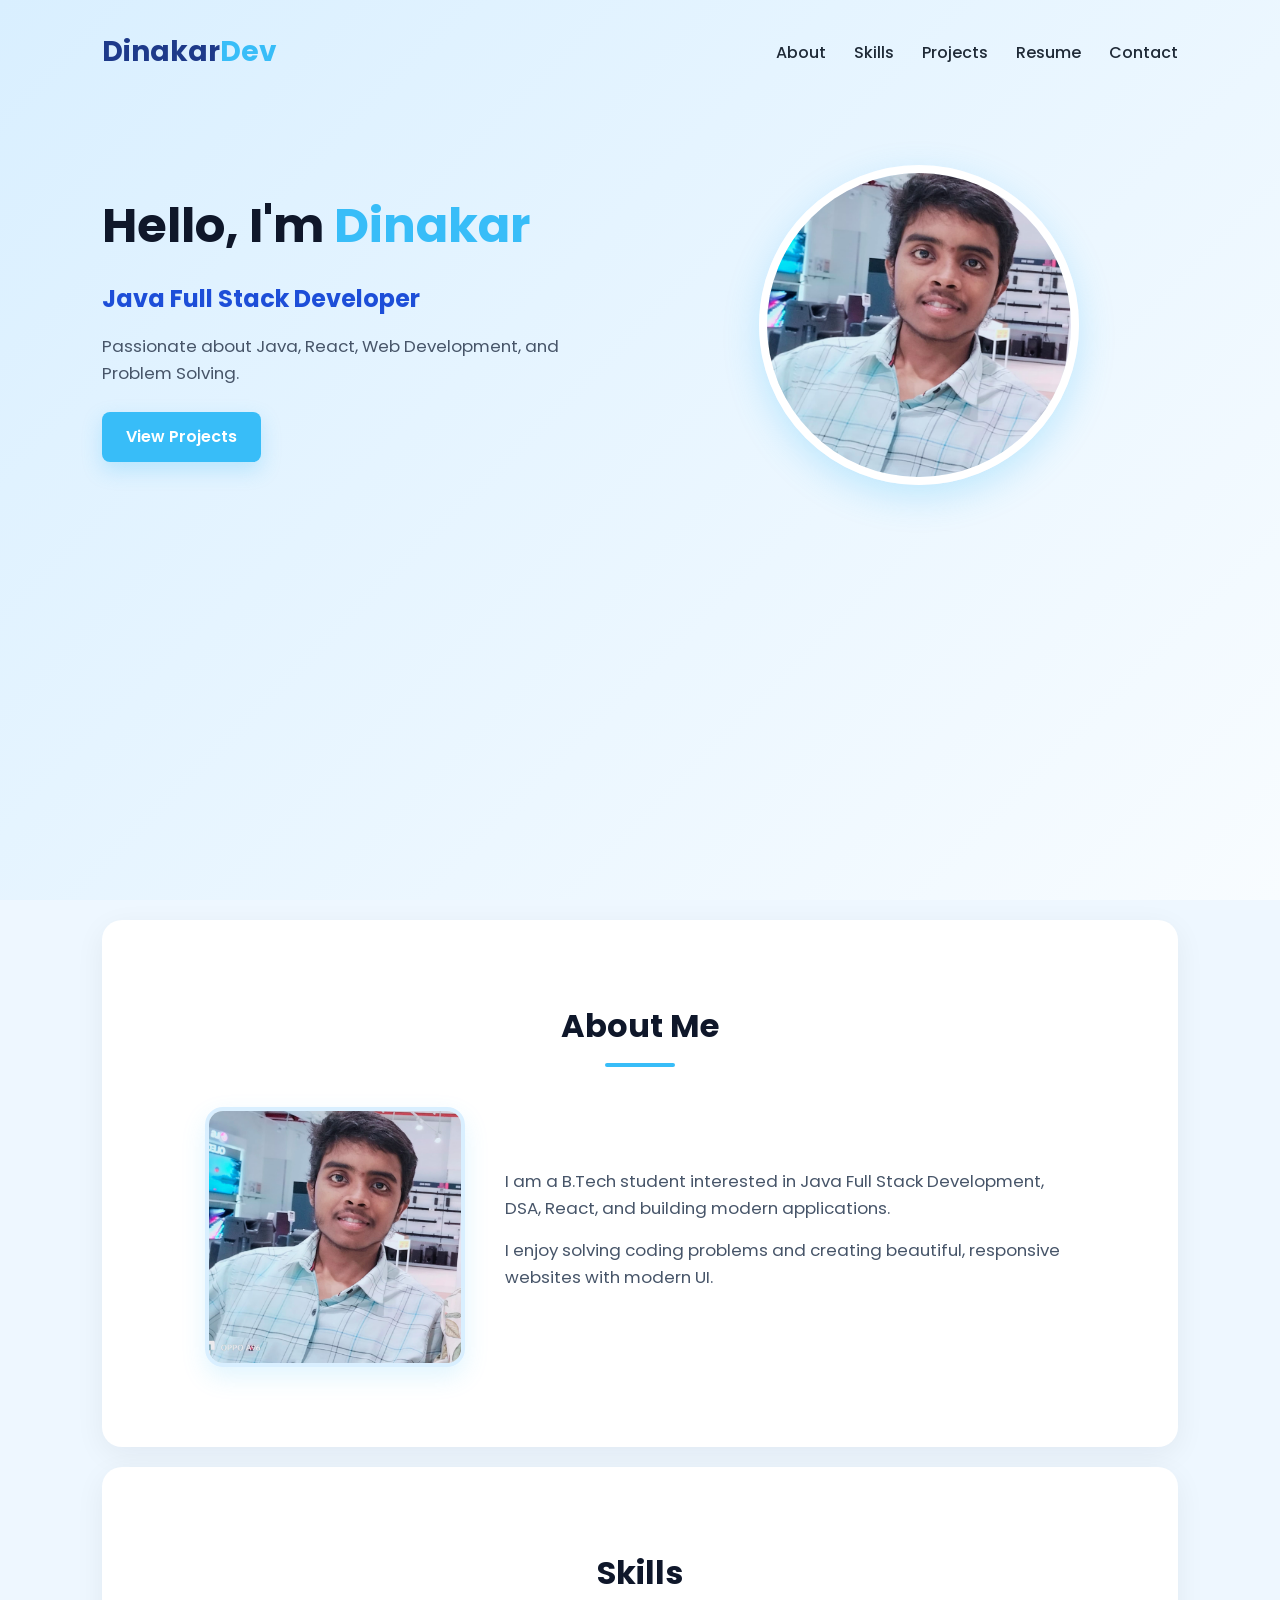
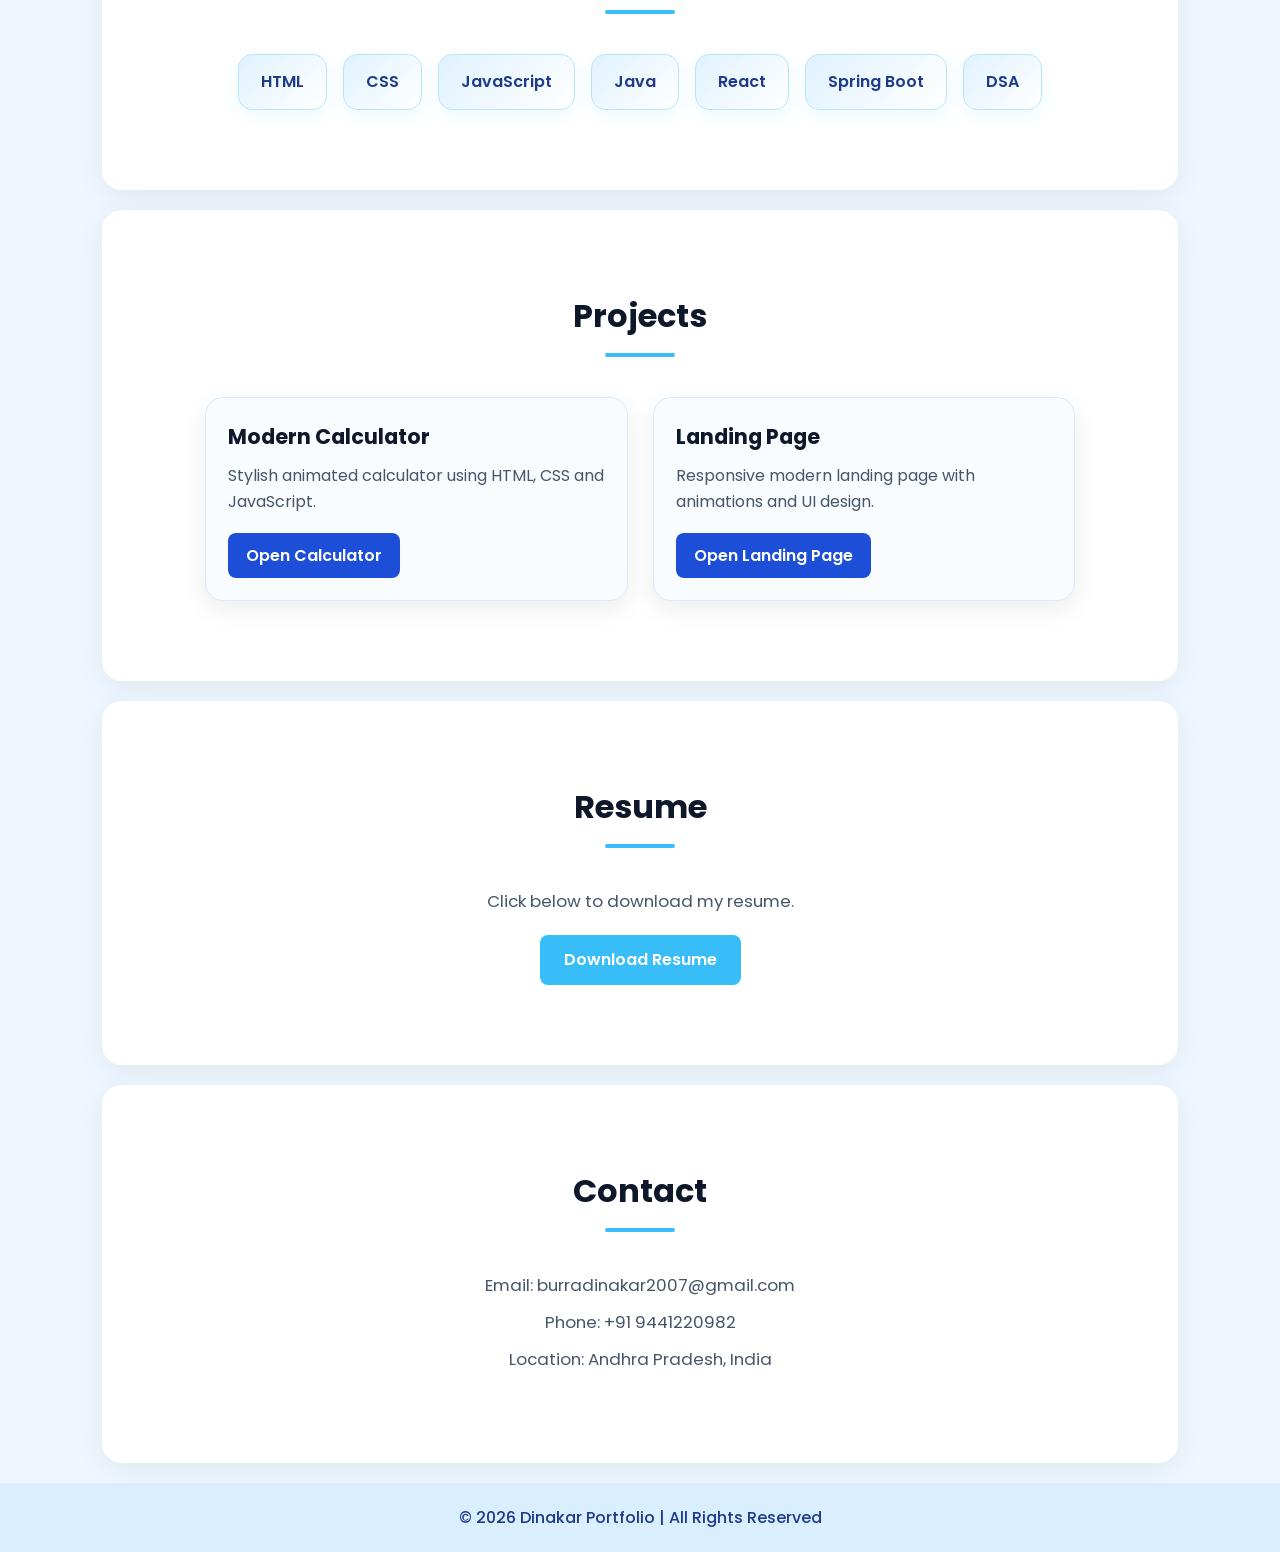
==== index.html @ 7a54e41a "Added Portfolio Website project" ====
<!DOCTYPE html>
<html lang="en">
<head>
    <meta charset="UTF-8">
    <meta name="viewport" content="width=device-width, initial-scale=1.0">
    <title>Dinakar Portfolio</title>

    <link rel="stylesheet" href="style.css">

    <link href="https://fonts.googleapis.com/css2?family=Poppins:wght@300;400;500;600;700&display=swap" rel="stylesheet">
</head>
<body>

    <!-- HEADER -->
    <header>

        <nav>
            <h2 class="logo">Dinakar<span>Dev</span></h2>

            <ul>
                <li><a href="#about">About</a></li>
                <li><a href="#skills">Skills</a></li>
                <li><a href="#projects">Projects</a></li>
                <li><a href="#resume">Resume</a></li>
                <li><a href="#contact">Contact</a></li>
            </ul>
        </nav>


        <div class="hero">

            <div class="hero-text">
                <h1>Hello, I'm <span>Dinakar</span></h1>

                <h3>Java Full Stack Developer</h3>

                <p>
                    Passionate about Java, React, Web Development,
                    and Problem Solving.
                </p>

                <a href="#projects" class="btn">
                    View Projects
                </a>
            </div>


            <div class="hero-image">
                <!-- ADD YOUR IMAGE -->
                <img src="image.jpg.jpeg" alt="Profile Image">
            </div>

        </div>

    </header>



    <!-- ABOUT -->
    <section id="about">

        <h2 class="section-title">About Me</h2>

        <div class="about-container">

            <img src="image.jpg.jpeg" alt="About Image">

            <div class="about-text">

                <p>
                    I am a B.Tech student interested in Java Full Stack Development,
                    DSA, React, and building modern applications.
                </p>

                <p>
                    I enjoy solving coding problems and creating beautiful,
                    responsive websites with modern UI.
                </p>

            </div>

        </div>

    </section>



    <!-- SKILLS -->
    <section id="skills">

        <h2 class="section-title">Skills</h2>

        <div class="skills-container">

            <div class="skill-card">HTML</div>
            <div class="skill-card">CSS</div>
            <div class="skill-card">JavaScript</div>
            <div class="skill-card">Java</div>
            <div class="skill-card">React</div>
            <div class="skill-card">Spring Boot</div>
            <div class="skill-card">DSA</div>

        </div>

    </section>



    <!-- PROJECTS -->
    <section id="projects">

        <h2 class="section-title">Projects</h2>

        <div class="projects-container">


            <!-- CALCULATOR -->
            <div class="project-card">

                

                <div class="project-content">

                    <h3>Modern Calculator</h3>

                    <p>
                        Stylish animated calculator using HTML, CSS and JavaScript.
                    </p>

                    <!-- YOUR CALCULATOR LINK -->
                    <a href="file:///C:/Users/BURRA%20DINAKAR/OneDrive/Desktop/CALCULATOR/index.html"
                       target="_blank"
                       class="project-btn">

                        Open Calculator

                    </a>

                </div>

            </div>



            <!-- LANDING PAGE -->
            <div class="project-card">


                <div class="project-content">

                    <h3>Landing Page</h3>

                    <p>
                        Responsive modern landing page with animations and UI design.
                    </p>

                    <!-- YOUR LANDING PAGE LINK -->
                    <a href="file:///C:/Users/BURRA%20DINAKAR/OneDrive/Desktop/CODESOFT/Landing%20Page/index.html"
                       target="_blank"
                       class="project-btn">

                        Open Landing Page

                    </a>

                </div>

            </div>

        </div>

    </section>



    <!-- RESUME -->
    <section id="resume">

        <h2 class="section-title">Resume</h2>

        <p class="resume-text">
            Click below to download my resume.
        </p>

        <a href="resume.pdf" download class="resume-btn">
            Download Resume
        </a>

    </section>



    <!-- CONTACT -->
    <section id="contact">

        <h2 class="section-title">Contact</h2>

        <div class="contact-container">

            <p>Email: burradinakar2007@gmail.com</p>

            <p>Phone: +91 9441220982</p>

            <p>Location: Andhra Pradesh, India</p>

        </div>

    </section>



    <!-- FOOTER -->
    <footer>

        <p>
            © 2026 Dinakar Portfolio | All Rights Reserved
        </p>

    </footer>

</body>
</html>
---- style.css ----
* {
    margin: 0;
    padding: 0;
    box-sizing: border-box;
    scroll-behavior: smooth;
    font-family: 'Poppins', sans-serif;
}

body {
    background: #eef7ff;
    color: #1f2a37;
    line-height: 1.6;
}

a {
    text-decoration: none;
}

img {
    max-width: 100%;
    display: block;
}

/* HEADER */
header {
    min-height: 100vh;
    background: linear-gradient(135deg, #d9efff 0%, #f8fcff 100%);
    padding: 20px 8%;
}

nav {
    display: flex;
    justify-content: space-between;
    align-items: center;
    padding: 10px 0;
}

.logo {
    font-size: 28px;
    font-weight: 700;
    color: #1e3a8a;
}

.logo span {
    color: #38bdf8;
}

nav ul {
    list-style: none;
    display: flex;
    gap: 28px;
}

nav ul li a {
    color: #1f2a37;
    font-weight: 500;
    transition: 0.3s;
}

nav ul li a:hover {
    color: #38bdf8;
}

/* HERO */
.hero {
    display: flex;
    justify-content: space-between;
    align-items: center;
    gap: 40px;
    padding: 80px 0;
    flex-wrap: wrap;
}

.hero-text {
    flex: 1;
    min-width: 300px;
}

.hero-text h1 {
    font-size: 3rem;
    margin-bottom: 15px;
    color: #0f172a;
}

.hero-text h1 span {
    color: #38bdf8;
}

.hero-text h3 {
    font-size: 1.5rem;
    color: #1d4ed8;
    margin-bottom: 15px;
}

.hero-text p {
    max-width: 550px;
    font-size: 1.05rem;
    color: #475569;
    margin-bottom: 25px;
}

.btn {
    display: inline-block;
    background: #38bdf8;
    color: white;
    padding: 12px 24px;
    border-radius: 8px;
    font-weight: 600;
    transition: 0.3s;
    box-shadow: 0 8px 20px rgba(56, 189, 248, 0.25);
}

.btn:hover {
    background: #1d4ed8;
    transform: translateY(-2px);
}

.hero-image {
    flex: 1;
    min-width: 280px;
    display: flex;
    justify-content: center;
}

.hero-image img {
    width: 320px;
    height: 320px;
    object-fit: cover;
    border-radius: 50%;
    border: 8px solid white;
    box-shadow: 0 12px 35px rgba(56, 189, 248, 0.25);
}

/* SECTIONS */
section {
    padding: 80px 8%;
    background: white;
    margin: 20px 8%;
    border-radius: 20px;
    box-shadow: 0 8px 30px rgba(15, 23, 42, 0.06);
}

.section-title {
    font-size: 2rem;
    text-align: center;
    margin-bottom: 40px;
    color: #0f172a;
    position: relative;
}

.section-title::after {
    content: "";
    width: 70px;
    height: 4px;
    background: #38bdf8;
    display: block;
    margin: 12px auto 0;
    border-radius: 2px;
}

/* ABOUT */
.about-container {
    display: flex;
    align-items: center;
    gap: 40px;
    flex-wrap: wrap;
}

.about-container img {
    width: 260px;
    height: 260px;
    object-fit: cover;
    border-radius: 18px;
    border: 4px solid #d9efff;
    box-shadow: 0 10px 25px rgba(56, 189, 248, 0.15);
}

.about-text {
    flex: 1;
    min-width: 280px;
}

.about-text p {
    font-size: 1.05rem;
    color: #475569;
    margin-bottom: 15px;
}

/* SKILLS */
.skills-container {
    display: flex;
    flex-wrap: wrap;
    gap: 16px;
    justify-content: center;
}

.skill-card {
    background: linear-gradient(135deg, #e0f2fe, #ffffff);
    color: #1e3a8a;
    padding: 14px 22px;
    border-radius: 14px;
    border: 1px solid #bae6fd;
    font-weight: 600;
    box-shadow: 0 6px 18px rgba(56, 189, 248, 0.08);
    transition: 0.3s;
}

.skill-card:hover {
    transform: translateY(-4px);
    background: #38bdf8;
    color: white;
}

/* PROJECTS */
.projects-container {
    display: grid;
    grid-template-columns: repeat(auto-fit, minmax(280px, 1fr));
    gap: 25px;
}

.project-card {
    background: #f8fcff;
    border: 1px solid #dbeafe;
    border-radius: 18px;
    overflow: hidden;
    box-shadow: 0 8px 24px rgba(15, 23, 42, 0.08);
    transition: 0.3s;
}

.project-card:hover {
    transform: translateY(-6px);
    box-shadow: 0 14px 30px rgba(56, 189, 248, 0.15);
}

.project-content {
    padding: 22px;
}

.project-content h3 {
    font-size: 1.3rem;
    color: #0f172a;
    margin-bottom: 10px;
}

.project-content p {
    color: #475569;
    margin-bottom: 18px;
}

.project-btn {
    display: inline-block;
    background: #1d4ed8;
    color: white;
    padding: 10px 18px;
    border-radius: 8px;
    font-weight: 600;
    transition: 0.3s;
}

.project-btn:hover {
    background: #38bdf8;
    color: white;
}

/* RESUME */
.resume-text {
    text-align: center;
    color: #475569;
    margin-bottom: 20px;
    font-size: 1.05rem;
}

.resume-btn {
    display: inline-block;
    background: #38bdf8;
    color: white;
    padding: 12px 24px;
    border-radius: 8px;
    font-weight: 600;
    transition: 0.3s;
    text-align: center;
}

.resume-btn:hover {
    background: #1d4ed8;
    transform: translateY(-2px);
}

#resume {
    text-align: center;
}

/* CONTACT */
.contact-container {
    text-align: center;
    color: #475569;
    font-size: 1.05rem;
}

.contact-container p {
    margin-bottom: 10px;
}

/* FOOTER */
footer {
    text-align: center;
    padding: 22px 8%;
    background: #d9efff;
    color: #1e3a8a;
    margin-top: 20px;
    font-weight: 500;
}

/* RESPONSIVE */
@media (max-width: 768px) {
    nav {
        flex-direction: column;
        gap: 15px;
    }

    nav ul {
        flex-wrap: wrap;
        justify-content: center;
        gap: 15px;
    }

    .hero {
        flex-direction: column-reverse;
        text-align: center;
        padding: 50px 0;
    }

    .hero-text h1 {
        font-size: 2.3rem;
    }

    .hero-text h3 {
        font-size: 1.2rem;
    }

    .hero-image img {
        width: 260px;
        height: 260px;
    }

    section {
        margin: 15px 4%;
        padding: 60px 5%;
    }

    .about-container {
        flex-direction: column;
        text-align: center;
    }
}
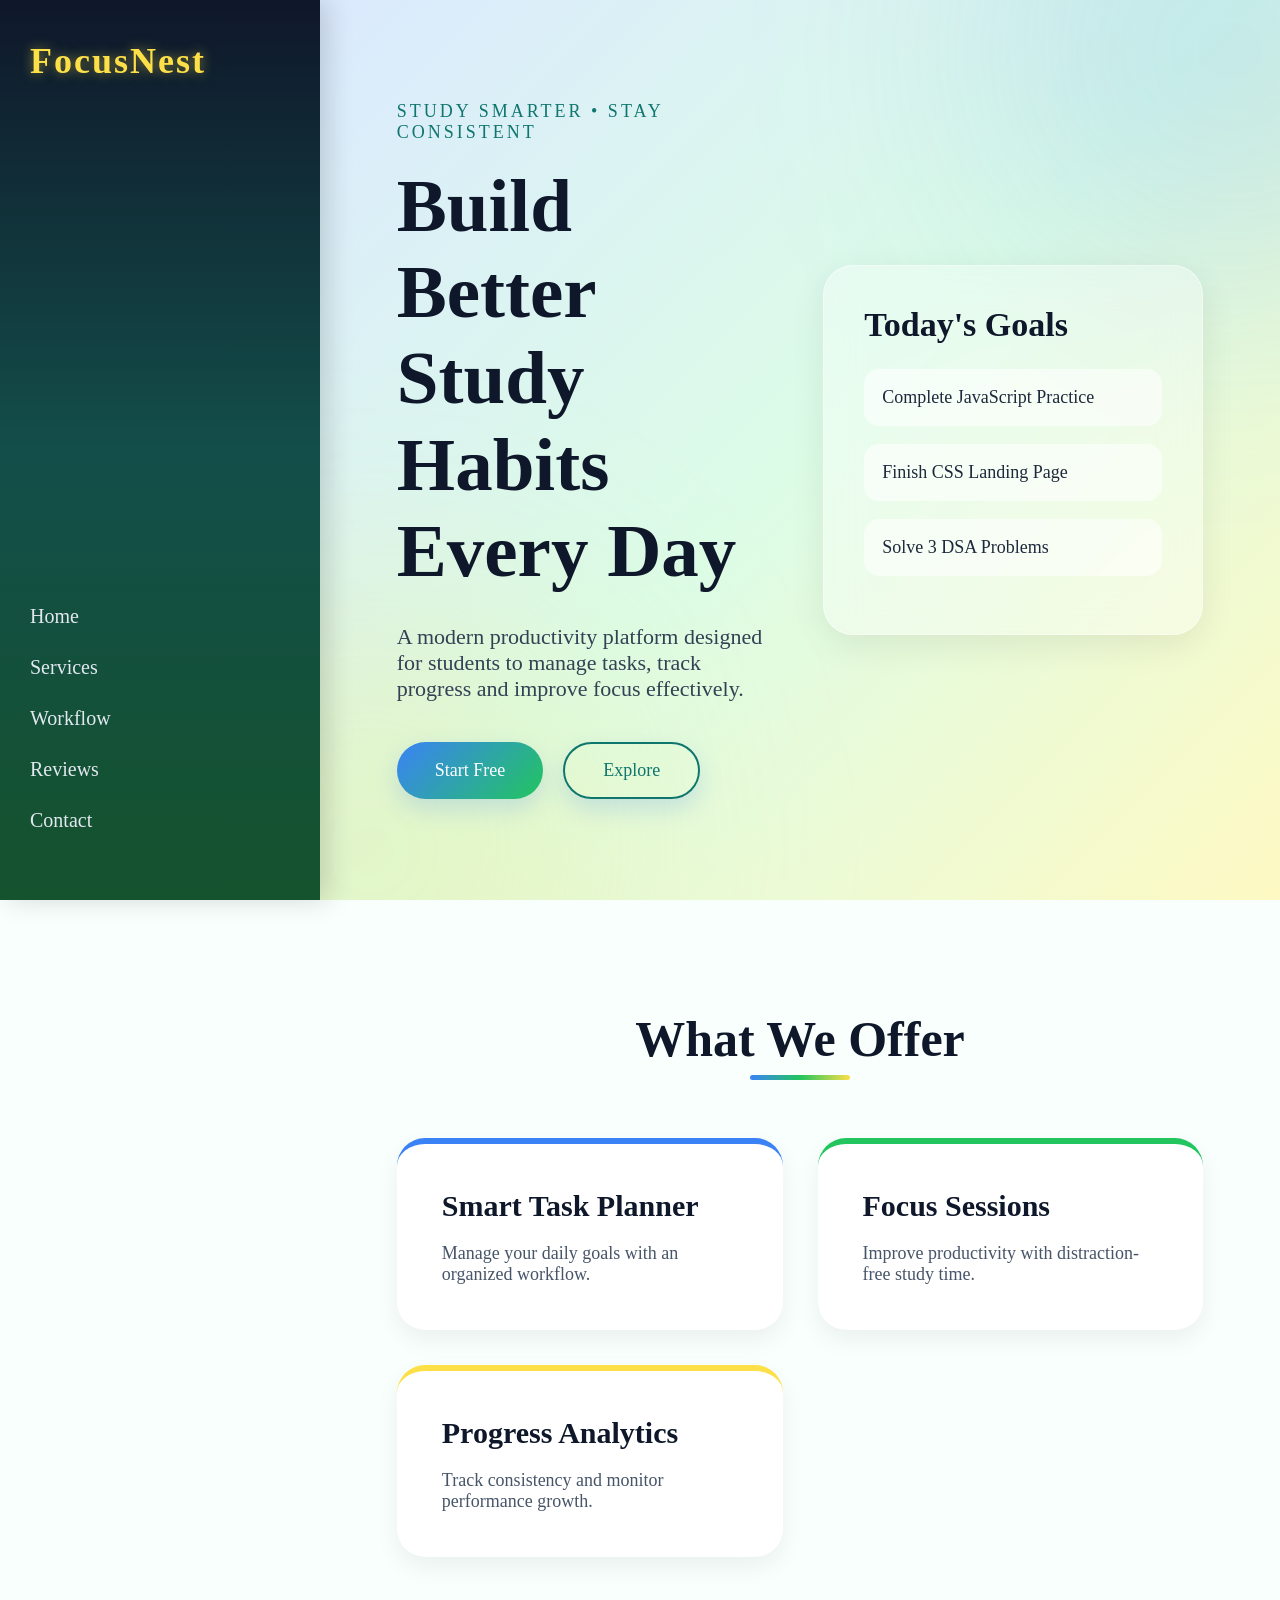
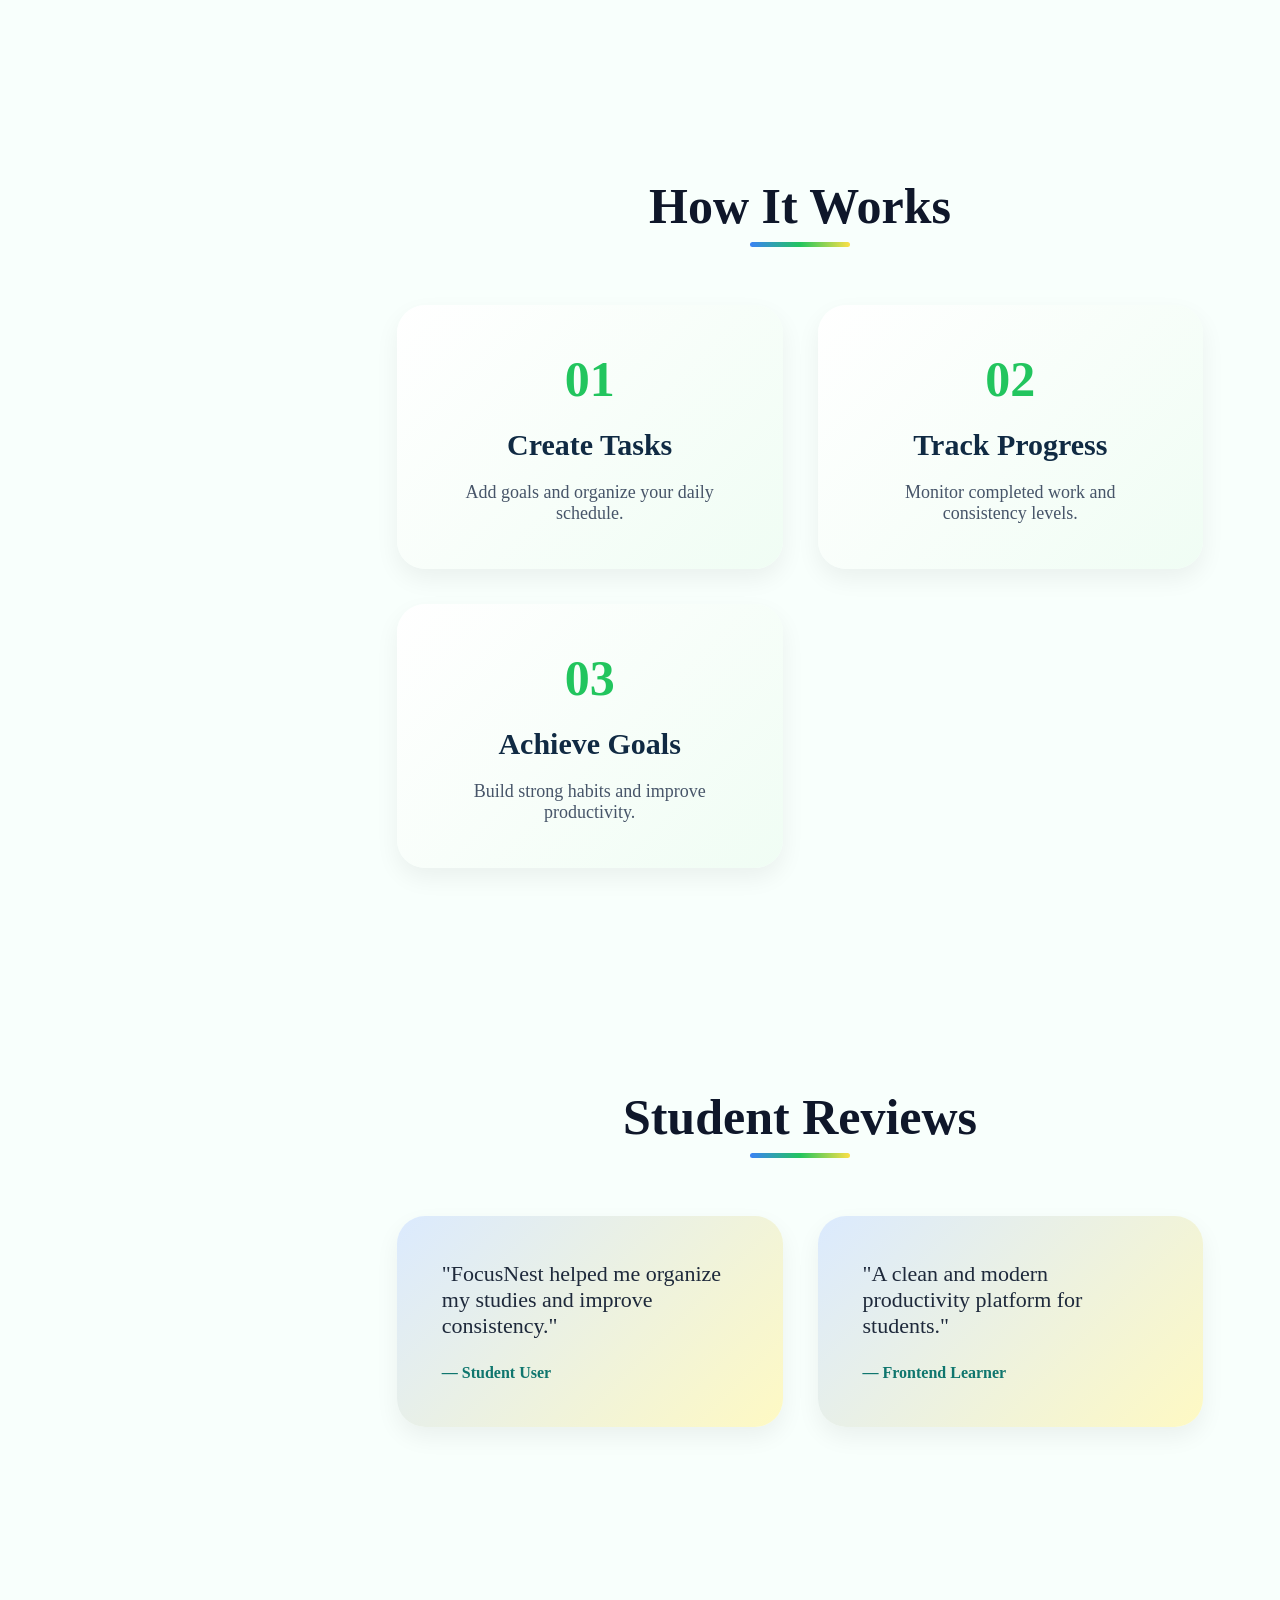
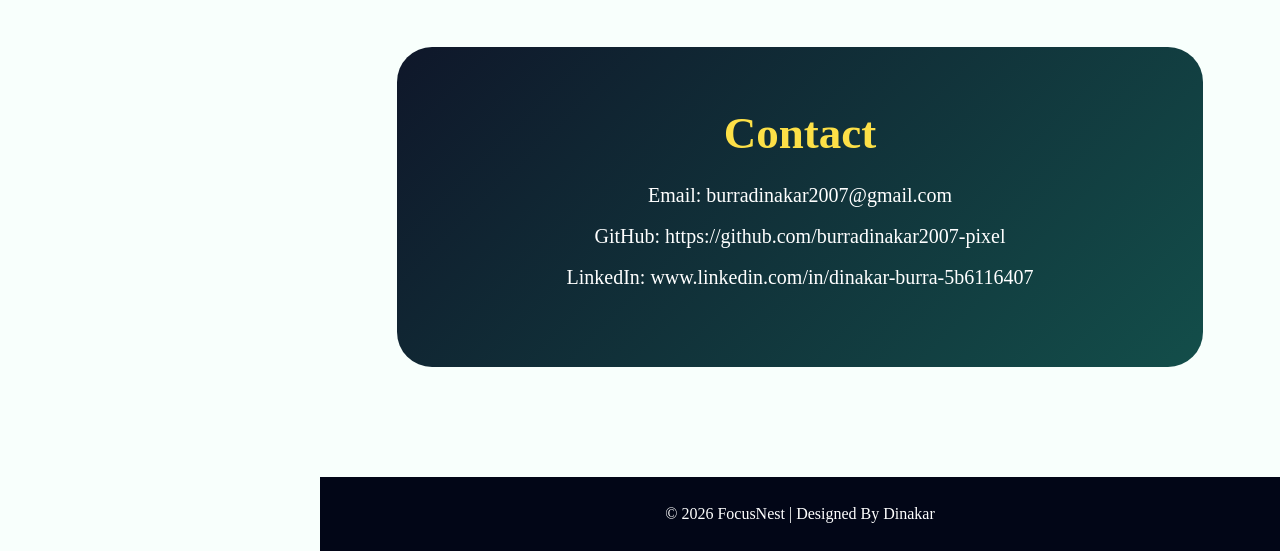
==== commit 2874238c: "Added Landing Page web site project" ====
--- a/index.html
+++ b/index.html
@@ -1,222 +1,371 @@
 <!DOCTYPE html>
 <html lang="en">
+
 <head>
+
+
     <meta charset="UTF-8">
-    <meta name="viewport" content="width=device-width, initial-scale=1.0">
-    <title>Dinakar Portfolio</title>
-
+
+    <meta name="viewport"
+    content="width=device-width, initial-scale=1.0">
+
+   
+    <title>FocusNest Landing Page</title>
+
+   
     <link rel="stylesheet" href="style.css">
 
-    <link href="https://fonts.googleapis.com/css2?family=Poppins:wght@300;400;500;600;700&display=swap" rel="stylesheet">
 </head>
+
 <body>
 
-    <!-- HEADER -->
-    <header>
-
+  
+
+    <aside class="sidebar">
+
+        <!-- Logo -->
+
+        <h1 class="logo">
+            FocusNest
+        </h1>
+
+    
         <nav>
-            <h2 class="logo">Dinakar<span>Dev</span></h2>
 
             <ul>
-                <li><a href="#about">About</a></li>
-                <li><a href="#skills">Skills</a></li>
-                <li><a href="#projects">Projects</a></li>
-                <li><a href="#resume">Resume</a></li>
-                <li><a href="#contact">Contact</a></li>
+
+                <li>
+                    <a href="#home">
+                        Home
+                    </a>
+                </li>
+
+                <li>
+                    <a href="#services">
+                        Services
+                    </a>
+                </li>
+
+                <li>
+                    <a href="#workflow">
+                        Workflow
+                    </a>
+                </li>
+
+                <li>
+                    <a href="#reviews">
+                        Reviews
+                    </a>
+                </li>
+
+                <li>
+                    <a href="#contact">
+                        Contact
+                    </a>
+                </li>
+
             </ul>
+
         </nav>
 
-
-        <div class="hero">
-
-            <div class="hero-text">
-                <h1>Hello, I'm <span>Dinakar</span></h1>
-
-                <h3>Java Full Stack Developer</h3>
+    </aside>
+
+    
+
+    <main>
+
+    
+
+        <section class="hero" id="home">
+
+            <!-- Left Content -->
+
+            <div class="hero-left">
+
+                <p class="tagline">
+                    STUDY SMARTER • STAY CONSISTENT
+                </p>
+
+                <h2>
+                    Build Better
+                    Study Habits
+                    Every Day
+                </h2>
+
+                <p class="hero-description">
+
+                    A modern productivity platform
+                    designed for students to manage
+                    tasks, track progress and improve
+                    focus effectively.
+
+                </p>
+
+                <!-- Buttons -->
+
+                <div class="hero-buttons">
+
+                    <button>
+                        Start Free
+                    </button>
+
+                    <button class="outline-btn">
+                        Explore
+                    </button>
+
+                </div>
+
+            </div>
+
+           
+            <div class="hero-right">
+
+                <div class="glass-card">
+
+                    <h3>
+                        Today's Goals
+                    </h3>
+
+                    <ul>
+
+                        <li>
+                            Complete JavaScript Practice
+                        </li>
+
+                        <li>
+                            Finish CSS Landing Page
+                        </li>
+
+                        <li>
+                            Solve 3 DSA Problems
+                        </li>
+
+                    </ul>
+
+                </div>
+
+            </div>
+
+        </section>
+
+        
+        <section id="services">
+
+            <div class="section-heading">
+
+                <h2>
+                    What We Offer
+                </h2>
+
+            </div>
+
+           
+
+            <div class="service-container">
+
+                <div class="service-card">
+
+                    <h3>
+                        Smart Task Planner
+                    </h3>
+
+                    <p>
+                        Manage your daily goals
+                        with an organized workflow.
+                    </p>
+
+                </div>
+
+                <div class="service-card">
+
+                    <h3>
+                        Focus Sessions
+                    </h3>
+
+                    <p>
+                        Improve productivity with
+                        distraction-free study time.
+                    </p>
+
+                </div>
+
+                <div class="service-card">
+
+                    <h3>
+                        Progress Analytics
+                    </h3>
+
+                    <p>
+                        Track consistency and
+                        monitor performance growth.
+                    </p>
+
+                </div>
+
+            </div>
+
+        </section>
+
+
+        <section id="workflow">
+
+            <div class="section-heading">
+
+                <h2>
+                    How It Works
+                </h2>
+
+            </div>
+
+         
+
+            <div class="timeline">
+
+                <div class="timeline-box">
+
+                    <span>
+                        01
+                    </span>
+
+                    <h3>
+                        Create Tasks
+                    </h3>
+
+                    <p>
+                        Add goals and organize
+                        your daily schedule.
+                    </p>
+
+                </div>
+
+                <div class="timeline-box">
+
+                    <span>
+                        02
+                    </span>
+
+                    <h3>
+                        Track Progress
+                    </h3>
+
+                    <p>
+                        Monitor completed work
+                        and consistency levels.
+                    </p>
+
+                </div>
+
+                <div class="timeline-box">
+
+                    <span>
+                        03
+                    </span>
+
+                    <h3>
+                        Achieve Goals
+                    </h3>
+
+                    <p>
+                        Build strong habits and
+                        improve productivity.
+                    </p>
+
+                </div>
+
+            </div>
+
+        </section>
+
+
+        <section id="reviews">
+
+            <div class="section-heading">
+
+                <h2>
+                    Student Reviews
+                </h2>
+
+            </div>
+
+            <div class="review-container">
+
+                <div class="review-card">
+
+                    <p>
+
+                        "FocusNest helped me
+                        organize my studies and
+                        improve consistency."
+
+                    </p>
+
+                    <h4>
+                        — Student User
+                    </h4>
+
+                </div>
+
+                <div class="review-card">
+
+                    <p>
+
+                        "A clean and modern
+                        productivity platform
+                        for students."
+
+                    </p>
+
+                    <h4>
+                        — Frontend Learner
+                    </h4>
+
+                </div>
+
+            </div>
+
+        </section>
+
+       
+        <section id="contact">
+
+            <div class="contact-box">
+
+                <h2>
+                    Contact
+                </h2>
 
                 <p>
-                    Passionate about Java, React, Web Development,
-                    and Problem Solving.
-                </p>
-
-                <a href="#projects" class="btn">
-                    View Projects
-                </a>
-            </div>
-
-
-            <div class="hero-image">
-                <!-- ADD YOUR IMAGE -->
-                <img src="image.jpg.jpeg" alt="Profile Image">
-            </div>
-
-        </div>
-
-    </header>
-
-
-
-    <!-- ABOUT -->
-    <section id="about">
-
-        <h2 class="section-title">About Me</h2>
-
-        <div class="about-container">
-
-            <img src="image.jpg.jpeg" alt="About Image">
-
-            <div class="about-text">
+                    Email:
+                    burradinakar2007@gmail.com
+                </p>
 
                 <p>
-                    I am a B.Tech student interested in Java Full Stack Development,
-                    DSA, React, and building modern applications.
+                    GitHub:
+                    https://github.com/burradinakar2007-pixel
+                    
                 </p>
 
                 <p>
-                    I enjoy solving coding problems and creating beautiful,
-                    responsive websites with modern UI.
-                </p>
-
-            </div>
-
-        </div>
-
-    </section>
-
-
-
-    <!-- SKILLS -->
-    <section id="skills">
-
-        <h2 class="section-title">Skills</h2>
-
-        <div class="skills-container">
-
-            <div class="skill-card">HTML</div>
-            <div class="skill-card">CSS</div>
-            <div class="skill-card">JavaScript</div>
-            <div class="skill-card">Java</div>
-            <div class="skill-card">React</div>
-            <div class="skill-card">Spring Boot</div>
-            <div class="skill-card">DSA</div>
-
-        </div>
-
-    </section>
-
-
-
-    <!-- PROJECTS -->
-    <section id="projects">
-
-        <h2 class="section-title">Projects</h2>
-
-        <div class="projects-container">
-
-
-            <!-- CALCULATOR -->
-            <div class="project-card">
-
-                
-
-                <div class="project-content">
-
-                    <h3>Modern Calculator</h3>
-
-                    <p>
-                        Stylish animated calculator using HTML, CSS and JavaScript.
-                    </p>
-
-                    <!-- YOUR CALCULATOR LINK -->
-                    <a href="file:///C:/Users/BURRA%20DINAKAR/OneDrive/Desktop/CALCULATOR/index.html"
-                       target="_blank"
-                       class="project-btn">
-
-                        Open Calculator
-
-                    </a>
-
-                </div>
-
-            </div>
-
-
-
-            <!-- LANDING PAGE -->
-            <div class="project-card">
-
-
-                <div class="project-content">
-
-                    <h3>Landing Page</h3>
-
-                    <p>
-                        Responsive modern landing page with animations and UI design.
-                    </p>
-
-                    <!-- YOUR LANDING PAGE LINK -->
-                    <a href="file:///C:/Users/BURRA%20DINAKAR/OneDrive/Desktop/CODESOFT/Landing%20Page/index.html"
-                       target="_blank"
-                       class="project-btn">
-
-                        Open Landing Page
-
-                    </a>
-
-                </div>
-
-            </div>
-
-        </div>
-
-    </section>
-
-
-
-    <!-- RESUME -->
-    <section id="resume">
-
-        <h2 class="section-title">Resume</h2>
-
-        <p class="resume-text">
-            Click below to download my resume.
-        </p>
-
-        <a href="resume.pdf" download class="resume-btn">
-            Download Resume
-        </a>
-
-    </section>
-
-
-
-    <!-- CONTACT -->
-    <section id="contact">
-
-        <h2 class="section-title">Contact</h2>
-
-        <div class="contact-container">
-
-            <p>Email: burradinakar2007@gmail.com</p>
-
-            <p>Phone: +91 9441220982</p>
-
-            <p>Location: Andhra Pradesh, India</p>
-
-        </div>
-
-    </section>
-
-
-
-    <!-- FOOTER -->
-    <footer>
-
-        <p>
-            © 2026 Dinakar Portfolio | All Rights Reserved
-        </p>
-
-    </footer>
+                    LinkedIn:
+                    www.linkedin.com/in/dinakar-burra-5b6116407
+                </p>
+
+            </div>
+
+        </section>
+
+
+        <footer>
+
+            <p>
+                © 2026 FocusNest |
+                Designed By Dinakar
+            </p>
+
+        </footer>
+
+    </main>
 
 </body>
+
 </html>
--- a/style.css
+++ b/style.css
@@ -1,355 +1,636 @@
-* {
+
+
+*{
     margin: 0;
     padding: 0;
     box-sizing: border-box;
+
+    font-family: "Bookman Old Style", serif;
+
     scroll-behavior: smooth;
-    font-family: 'Poppins', sans-serif;
-}
-
-body {
-    background: #eef7ff;
-    color: #1f2a37;
-    line-height: 1.6;
-}
-
-a {
+}
+
+body{
+    background: #f8fffc;
+
+    color: #102a43;
+
+    overflow-x: hidden;
+}
+
+
+
+.sidebar{
+    position: fixed;
+
+    top: 0;
+
+    left: 0;
+
+    width: 320px;
+
+    height: 100vh;
+
+    background:
+    linear-gradient(
+    180deg,
+    #0f172a,
+    #134e4a,
+    #14532d
+    );
+
+    padding: 40px 30px;
+
+    display: flex;
+
+    flex-direction: column;
+
+    justify-content: space-between;
+
+    z-index: 1000;
+
+    box-shadow: 8px 0 25px rgba(0,0,0,0.15);
+}
+
+.logo{
+    font-size: 36px;
+
+    color: #fde047;
+
+    letter-spacing: 2px;
+
+    text-shadow: 0 0 12px rgba(253,224,71,0.5);
+}
+
+
+.sidebar nav ul{
+    list-style: none;
+}
+
+.sidebar nav ul li{
+    margin: 28px 0;
+}
+
+.sidebar nav ul li a{
     text-decoration: none;
-}
-
-img {
-    max-width: 100%;
-    display: block;
-}
-
-/* HEADER */
-header {
+
+    color: #e2e8f0;
+
+    font-size: 20px;
+
+    transition: 0.3s;
+
+    position: relative;
+}
+
+
+
+.sidebar nav ul li a::after{
+    content: "";
+
+    position: absolute;
+
+    left: 0;
+
+    bottom: -6px;
+
+    width: 0%;
+
+    height: 3px;
+
+    border-radius: 20px;
+
+    background: #fde047;
+
+    transition: 0.3s;
+}
+
+.sidebar nav ul li a:hover::after{
+    width: 100%;
+}
+
+.sidebar nav ul li a:hover{
+    color: #fde047;
+}
+
+
+
+main{
+    margin-left: 320px;
+}
+
+
+.hero{
     min-height: 100vh;
-    background: linear-gradient(135deg, #d9efff 0%, #f8fcff 100%);
-    padding: 20px 8%;
-}
-
-nav {
+
+    padding: 100px 8%;
+
     display: flex;
+
     justify-content: space-between;
+
     align-items: center;
-    padding: 10px 0;
-}
-
-.logo {
-    font-size: 28px;
-    font-weight: 700;
-    color: #1e3a8a;
-}
-
-.logo span {
-    color: #38bdf8;
-}
-
-nav ul {
+
+    gap: 60px;
+
+    flex-wrap: wrap;
+
+    background:
+    linear-gradient(
+    135deg,
+    #dbeafe,
+    #dcfce7,
+    #fef9c3
+    );
+
+    position: relative;
+
+    overflow: hidden;
+}
+
+
+.hero::before{
+    content: "";
+
+    position: absolute;
+
+    width: 500px;
+
+    height: 500px;
+
+    background: rgba(59,130,246,0.15);
+
+    border-radius: 50%;
+
+    top: -200px;
+
+    right: -200px;
+
+    filter: blur(120px);
+}
+
+.hero::after{
+    content: "";
+
+    position: absolute;
+
+    width: 500px;
+
+    height: 500px;
+
+    background: rgba(253,224,71,0.2);
+
+    border-radius: 50%;
+
+    bottom: -200px;
+
+    left: -200px;
+
+    filter: blur(120px);
+}
+
+
+
+.hero-left{
+    flex: 1;
+
+    position: relative;
+
+    z-index: 10;
+}
+
+.tagline{
+    color: #0f766e;
+
+    font-size: 18px;
+
+    margin-bottom: 20px;
+
+    letter-spacing: 3px;
+}
+
+.hero-left h2{
+    font-size: 75px;
+
+    line-height: 1.15;
+
+    margin-bottom: 30px;
+
+    color: #0f172a;
+}
+
+.hero-description{
+    font-size: 22px;
+
+    color: #334155;
+
+    max-width: 650px;
+
+    margin-bottom: 40px;
+}
+
+
+
+.hero-buttons{
+    display: flex;
+
+    gap: 20px;
+
+    flex-wrap: wrap;
+}
+
+.hero-buttons button{
+    padding: 16px 38px;
+
+    border: none;
+
+    border-radius: 50px;
+
+    background:
+    linear-gradient(
+    135deg,
+    #3b82f6,
+    #22c55e
+    );
+
+    color: white;
+
+    font-size: 18px;
+
+    cursor: pointer;
+
+    transition: 0.4s;
+
+    box-shadow: 0 10px 25px rgba(59,130,246,0.2);
+}
+
+.hero-buttons button:hover{
+    transform: translateY(-6px);
+
+    box-shadow: 0 15px 35px rgba(34,197,94,0.3);
+}
+
+/* Outline Button */
+
+.outline-btn{
+    background: transparent !important;
+
+    border: 2px solid #0f766e !important;
+
+    color: #0f766e !important;
+}
+
+.outline-btn:hover{
+    background: #0f766e !important;
+
+    color: white !important;
+}
+
+/* ================= HERO RIGHT ================= */
+
+.hero-right{
+    flex: 1;
+
+    display: flex;
+
+    justify-content: center;
+
+    position: relative;
+
+    z-index: 10;
+}
+
+/* ================= GLASS CARD ================= */
+
+.glass-card{
+    width: 380px;
+
+    background: rgba(255,255,255,0.35);
+
+    backdrop-filter: blur(18px);
+
+    padding: 40px;
+
+    border-radius: 30px;
+
+    border: 1px solid rgba(255,255,255,0.4);
+
+    box-shadow: 0 10px 35px rgba(0,0,0,0.08);
+}
+
+.glass-card h3{
+    font-size: 34px;
+
+    color: #0f172a;
+
+    margin-bottom: 25px;
+}
+
+.glass-card ul{
     list-style: none;
-    display: flex;
-    gap: 28px;
-}
-
-nav ul li a {
-    color: #1f2a37;
-    font-weight: 500;
-    transition: 0.3s;
-}
-
-nav ul li a:hover {
-    color: #38bdf8;
-}
-
-/* HERO */
-.hero {
-    display: flex;
-    justify-content: space-between;
-    align-items: center;
-    gap: 40px;
-    padding: 80px 0;
-    flex-wrap: wrap;
-}
-
-.hero-text {
-    flex: 1;
-    min-width: 300px;
-}
-
-.hero-text h1 {
-    font-size: 3rem;
-    margin-bottom: 15px;
+}
+
+.glass-card ul li{
+    background: rgba(255,255,255,0.55);
+
+    padding: 18px;
+
+    margin: 18px 0;
+
+    border-radius: 15px;
+
+    color: #1e293b;
+
+    font-size: 18px;
+}
+
+/* ================= COMMON SECTION ================= */
+
+section{
+    padding: 110px 8%;
+}
+
+/* ================= SECTION HEADINGS ================= */
+
+.section-heading{
+    text-align: center;
+
+    margin-bottom: 70px;
+}
+
+.section-heading h2{
+    font-size: 50px;
+
     color: #0f172a;
-}
-
-.hero-text h1 span {
-    color: #38bdf8;
-}
-
-.hero-text h3 {
-    font-size: 1.5rem;
-    color: #1d4ed8;
-    margin-bottom: 15px;
-}
-
-.hero-text p {
-    max-width: 550px;
-    font-size: 1.05rem;
+
+    position: relative;
+
+    display: inline-block;
+}
+
+.section-heading h2::after{
+    content: "";
+
+    position: absolute;
+
+    left: 50%;
+
+    transform: translateX(-50%);
+
+    bottom: -12px;
+
+    width: 100px;
+
+    height: 5px;
+
+    border-radius: 20px;
+
+    background:
+    linear-gradient(
+    90deg,
+    #3b82f6,
+    #22c55e,
+    #fde047
+    );
+}
+
+/* ================= SERVICE CARDS ================= */
+
+.service-container{
+    display: grid;
+
+    grid-template-columns: repeat(auto-fit,minmax(280px,1fr));
+
+    gap: 35px;
+}
+
+.service-card{
+    background: white;
+
+    padding: 45px;
+
+    border-radius: 28px;
+
+    transition: 0.4s;
+
+    box-shadow: 0 10px 25px rgba(0,0,0,0.06);
+
+    border-top: 6px solid #3b82f6;
+}
+
+.service-card:nth-child(2){
+    border-top: 6px solid #22c55e;
+}
+
+.service-card:nth-child(3){
+    border-top: 6px solid #fde047;
+}
+
+.service-card:hover{
+    transform: translateY(-10px);
+}
+
+.service-card h3{
+    font-size: 30px;
+
+    margin-bottom: 20px;
+
+    color: #0f172a;
+}
+
+.service-card p{
     color: #475569;
+
+    font-size: 18px;
+}
+
+/* ================= TIMELINE ================= */
+
+.timeline{
+    display: grid;
+
+    grid-template-columns: repeat(auto-fit,minmax(280px,1fr));
+
+    gap: 35px;
+}
+
+.timeline-box{
+    background:
+    linear-gradient(
+    135deg,
+    #ffffff,
+    #f0fdf4
+    );
+
+    padding: 45px;
+
+    border-radius: 28px;
+
+    text-align: center;
+
+    box-shadow: 0 10px 25px rgba(0,0,0,0.06);
+}
+
+.timeline-box span{
+    font-size: 50px;
+
+    font-weight: bold;
+
+    color: #22c55e;
+}
+
+.timeline-box h3{
+    margin: 20px 0;
+
+    font-size: 30px;
+}
+
+.timeline-box p{
+    color: #475569;
+
+    font-size: 18px;
+}
+
+/* ================= REVIEW SECTION ================= */
+
+.review-container{
+    display: grid;
+
+    grid-template-columns: repeat(auto-fit,minmax(320px,1fr));
+
+    gap: 35px;
+}
+
+.review-card{
+    background:
+    linear-gradient(
+    135deg,
+    #dbeafe,
+    #fef9c3
+    );
+
+    padding: 45px;
+
+    border-radius: 28px;
+
+    box-shadow: 0 10px 25px rgba(0,0,0,0.06);
+}
+
+.review-card p{
+    font-size: 22px;
+
+    color: #1e293b;
+
     margin-bottom: 25px;
 }
 
-.btn {
-    display: inline-block;
-    background: #38bdf8;
+.review-card h4{
+    color: #0f766e;
+}
+
+/* ================= CONTACT ================= */
+
+.contact-box{
+    background:
+    linear-gradient(
+    135deg,
+    #0f172a,
+    #134e4a
+    );
+
+    padding: 60px;
+
+    border-radius: 35px;
+
+    text-align: center;
+
     color: white;
-    padding: 12px 24px;
-    border-radius: 8px;
-    font-weight: 600;
-    transition: 0.3s;
-    box-shadow: 0 8px 20px rgba(56, 189, 248, 0.25);
-}
-
-.btn:hover {
-    background: #1d4ed8;
-    transform: translateY(-2px);
-}
-
-.hero-image {
-    flex: 1;
-    min-width: 280px;
-    display: flex;
-    justify-content: center;
-}
-
-.hero-image img {
-    width: 320px;
-    height: 320px;
-    object-fit: cover;
-    border-radius: 50%;
-    border: 8px solid white;
-    box-shadow: 0 12px 35px rgba(56, 189, 248, 0.25);
-}
-
-/* SECTIONS */
-section {
-    padding: 80px 8%;
-    background: white;
-    margin: 20px 8%;
-    border-radius: 20px;
-    box-shadow: 0 8px 30px rgba(15, 23, 42, 0.06);
-}
-
-.section-title {
-    font-size: 2rem;
+}
+
+.contact-box h2{
+    font-size: 45px;
+
+    margin-bottom: 25px;
+
+    color: #fde047;
+}
+
+.contact-box p{
+    margin: 18px 0;
+
+    font-size: 20px;
+}
+
+/* ================= FOOTER ================= */
+
+footer{
+    background: #020617;
+
+    color: white;
+
     text-align: center;
-    margin-bottom: 40px;
-    color: #0f172a;
-    position: relative;
-}
-
-.section-title::after {
-    content: "";
-    width: 70px;
-    height: 4px;
-    background: #38bdf8;
-    display: block;
-    margin: 12px auto 0;
-    border-radius: 2px;
-}
-
-/* ABOUT */
-.about-container {
-    display: flex;
-    align-items: center;
-    gap: 40px;
-    flex-wrap: wrap;
-}
-
-.about-container img {
-    width: 260px;
-    height: 260px;
-    object-fit: cover;
-    border-radius: 18px;
-    border: 4px solid #d9efff;
-    box-shadow: 0 10px 25px rgba(56, 189, 248, 0.15);
-}
-
-.about-text {
-    flex: 1;
-    min-width: 280px;
-}
-
-.about-text p {
-    font-size: 1.05rem;
-    color: #475569;
-    margin-bottom: 15px;
-}
-
-/* SKILLS */
-.skills-container {
-    display: flex;
-    flex-wrap: wrap;
-    gap: 16px;
-    justify-content: center;
-}
-
-.skill-card {
-    background: linear-gradient(135deg, #e0f2fe, #ffffff);
-    color: #1e3a8a;
-    padding: 14px 22px;
-    border-radius: 14px;
-    border: 1px solid #bae6fd;
-    font-weight: 600;
-    box-shadow: 0 6px 18px rgba(56, 189, 248, 0.08);
-    transition: 0.3s;
-}
-
-.skill-card:hover {
-    transform: translateY(-4px);
-    background: #38bdf8;
-    color: white;
-}
-
-/* PROJECTS */
-.projects-container {
-    display: grid;
-    grid-template-columns: repeat(auto-fit, minmax(280px, 1fr));
-    gap: 25px;
-}
-
-.project-card {
-    background: #f8fcff;
-    border: 1px solid #dbeafe;
-    border-radius: 18px;
-    overflow: hidden;
-    box-shadow: 0 8px 24px rgba(15, 23, 42, 0.08);
-    transition: 0.3s;
-}
-
-.project-card:hover {
-    transform: translateY(-6px);
-    box-shadow: 0 14px 30px rgba(56, 189, 248, 0.15);
-}
-
-.project-content {
-    padding: 22px;
-}
-
-.project-content h3 {
-    font-size: 1.3rem;
-    color: #0f172a;
-    margin-bottom: 10px;
-}
-
-.project-content p {
-    color: #475569;
-    margin-bottom: 18px;
-}
-
-.project-btn {
-    display: inline-block;
-    background: #1d4ed8;
-    color: white;
-    padding: 10px 18px;
-    border-radius: 8px;
-    font-weight: 600;
-    transition: 0.3s;
-}
-
-.project-btn:hover {
-    background: #38bdf8;
-    color: white;
-}
-
-/* RESUME */
-.resume-text {
-    text-align: center;
-    color: #475569;
-    margin-bottom: 20px;
-    font-size: 1.05rem;
-}
-
-.resume-btn {
-    display: inline-block;
-    background: #38bdf8;
-    color: white;
-    padding: 12px 24px;
-    border-radius: 8px;
-    font-weight: 600;
-    transition: 0.3s;
-    text-align: center;
-}
-
-.resume-btn:hover {
-    background: #1d4ed8;
-    transform: translateY(-2px);
-}
-
-#resume {
-    text-align: center;
-}
-
-/* CONTACT */
-.contact-container {
-    text-align: center;
-    color: #475569;
-    font-size: 1.05rem;
-}
-
-.contact-container p {
-    margin-bottom: 10px;
-}
-
-/* FOOTER */
-footer {
-    text-align: center;
-    padding: 22px 8%;
-    background: #d9efff;
-    color: #1e3a8a;
-    margin-top: 20px;
-    font-weight: 500;
-}
-
-/* RESPONSIVE */
-@media (max-width: 768px) {
-    nav {
+
+    padding: 28px;
+
+    font-size: 16px;
+}
+
+/* ================= RESPONSIVE DESIGN ================= */
+
+@media(max-width: 1100px){
+
+    .sidebar{
+        position: relative;
+
+        width: 100%;
+
+        height: auto;
+
+        flex-direction: row;
+
+        align-items: center;
+    }
+
+    .sidebar nav ul{
+        display: flex;
+
+        gap: 25px;
+    }
+
+    main{
+        margin-left: 0;
+    }
+}
+
+@media(max-width: 768px){
+
+    .hero{
         flex-direction: column;
-        gap: 15px;
-    }
-
-    nav ul {
+
+        text-align: center;
+    }
+
+    .hero-left h2{
+        font-size: 45px;
+    }
+
+    .hero-buttons{
+        justify-content: center;
+    }
+
+    .glass-card{
+        width: 100%;
+    }
+
+    .sidebar{
+        flex-direction: column;
+
+        gap: 20px;
+    }
+
+    .sidebar nav ul{
         flex-wrap: wrap;
+
         justify-content: center;
-        gap: 15px;
-    }
-
-    .hero {
-        flex-direction: column-reverse;
-        text-align: center;
-        padding: 50px 0;
-    }
-
-    .hero-text h1 {
-        font-size: 2.3rem;
-    }
-
-    .hero-text h3 {
-        font-size: 1.2rem;
-    }
-
-    .hero-image img {
-        width: 260px;
-        height: 260px;
-    }
-
-    section {
-        margin: 15px 4%;
-        padding: 60px 5%;
-    }
-
-    .about-container {
-        flex-direction: column;
-        text-align: center;
     }
 }
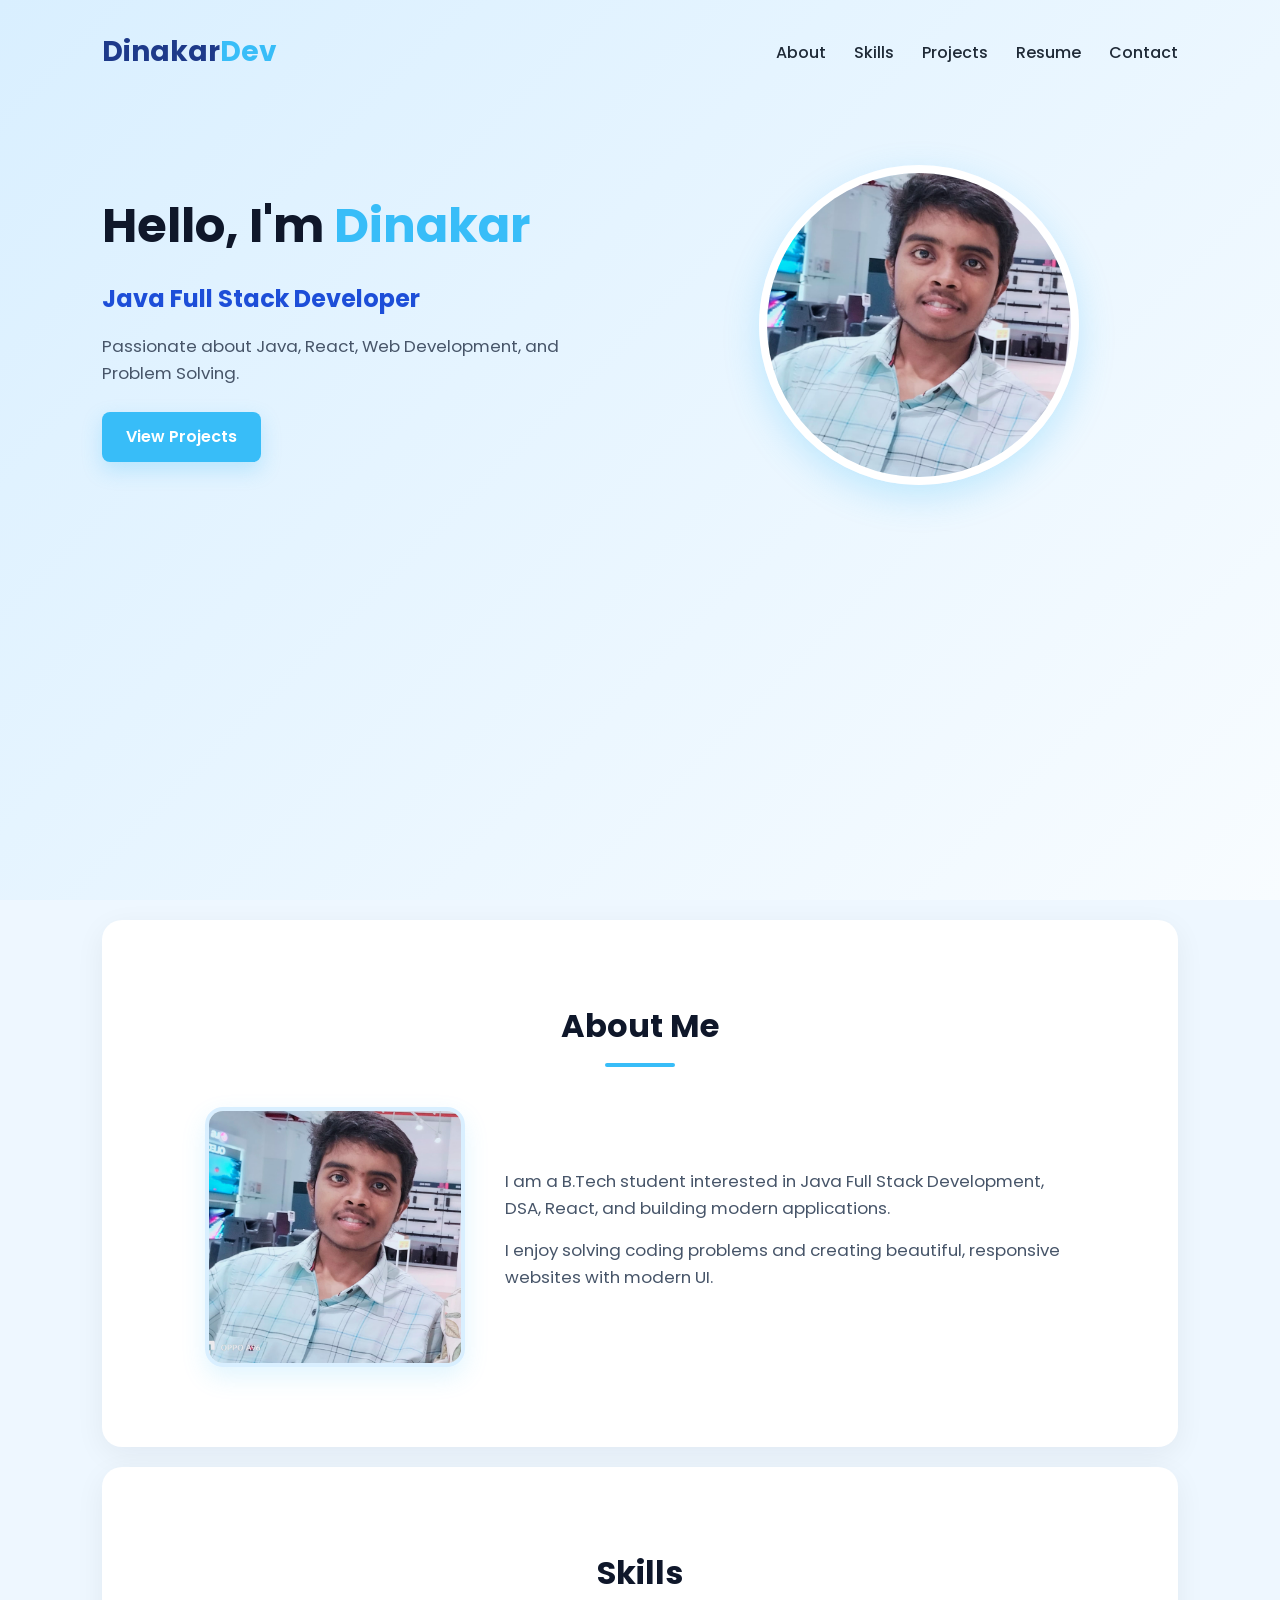
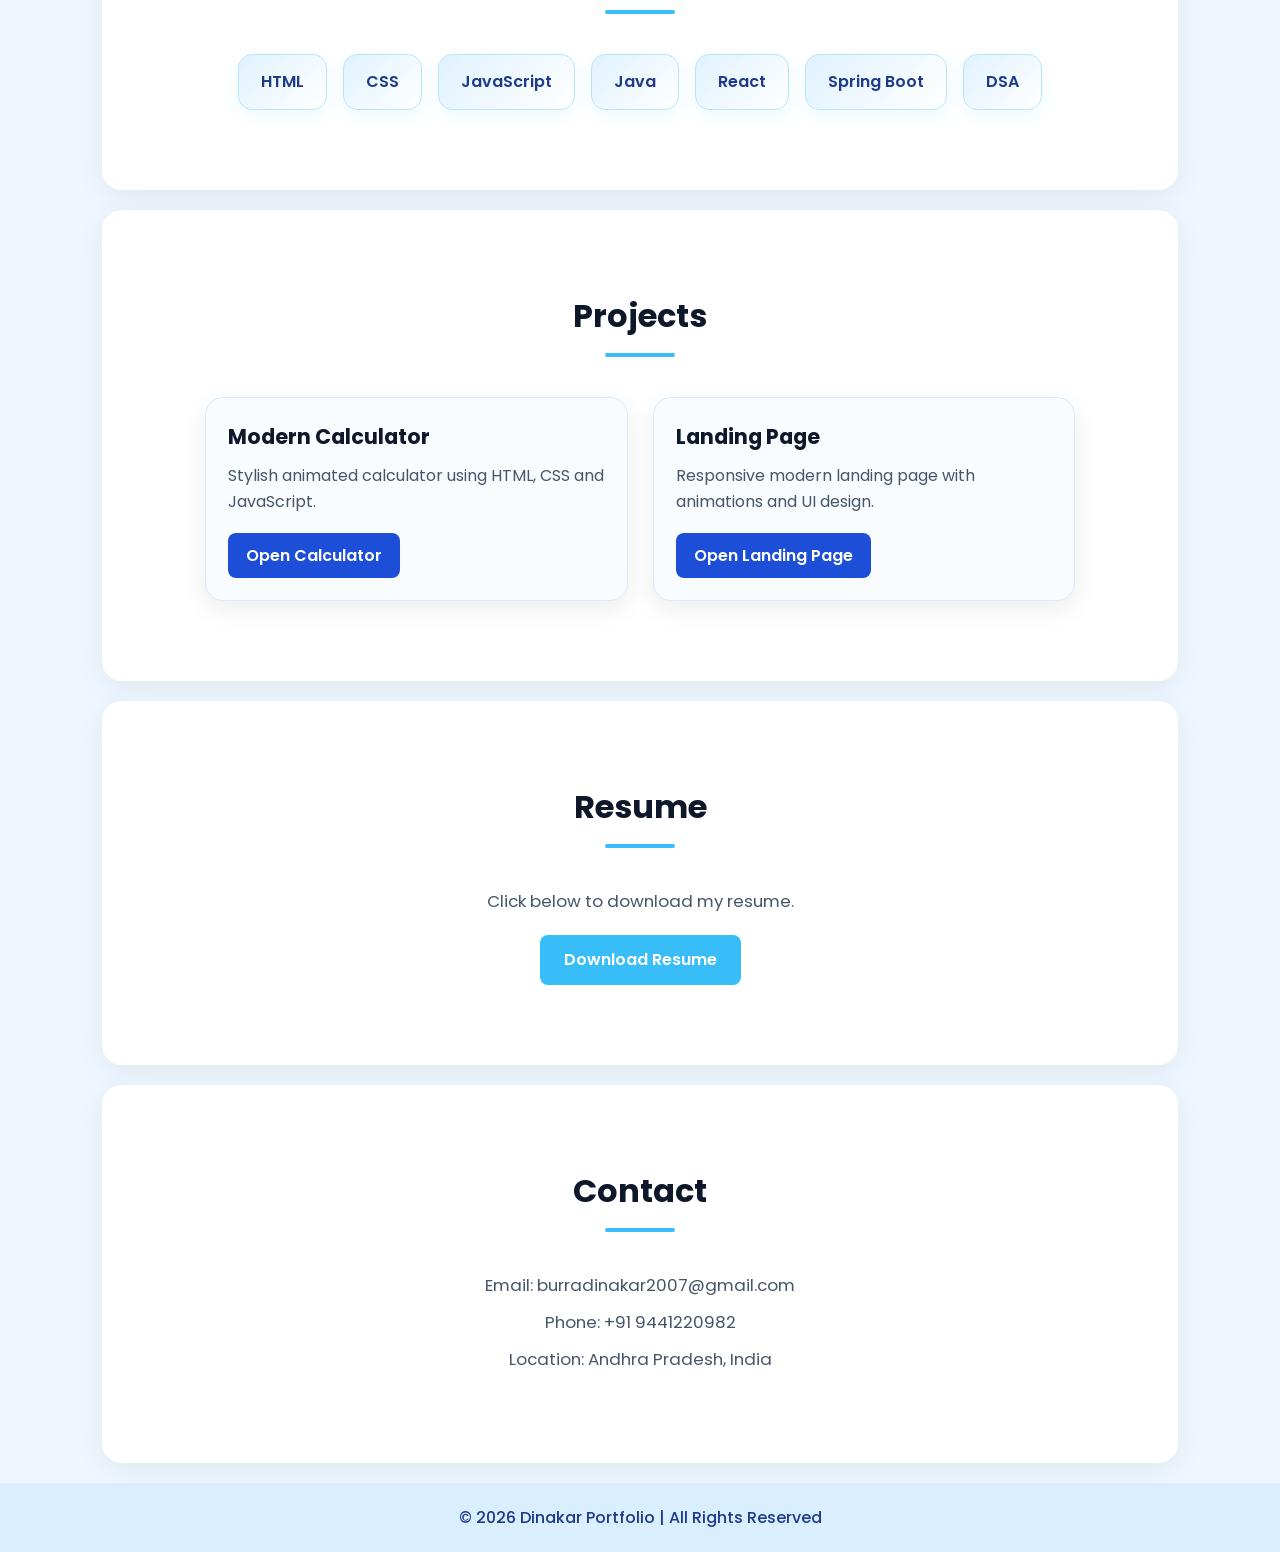
==== commit 5c9f3532: "Added Portfolio Website project" ====
--- a/index.html
+++ b/index.html
@@ -1,371 +1,222 @@
 <!DOCTYPE html>
 <html lang="en">
-
 <head>
-
-
     <meta charset="UTF-8">
-
-    <meta name="viewport"
-    content="width=device-width, initial-scale=1.0">
-
-   
-    <title>FocusNest Landing Page</title>
-
-   
+    <meta name="viewport" content="width=device-width, initial-scale=1.0">
+    <title>Dinakar Portfolio</title>
+
     <link rel="stylesheet" href="style.css">
 
+    <link href="https://fonts.googleapis.com/css2?family=Poppins:wght@300;400;500;600;700&display=swap" rel="stylesheet">
 </head>
-
 <body>
 
-  
-
-    <aside class="sidebar">
-
-        <!-- Logo -->
-
-        <h1 class="logo">
-            FocusNest
-        </h1>
-
-    
+    <!-- HEADER -->
+    <header>
+
         <nav>
+            <h2 class="logo">Dinakar<span>Dev</span></h2>
 
             <ul>
-
-                <li>
-                    <a href="#home">
-                        Home
+                <li><a href="#about">About</a></li>
+                <li><a href="#skills">Skills</a></li>
+                <li><a href="#projects">Projects</a></li>
+                <li><a href="#resume">Resume</a></li>
+                <li><a href="#contact">Contact</a></li>
+            </ul>
+        </nav>
+
+
+        <div class="hero">
+
+            <div class="hero-text">
+                <h1>Hello, I'm <span>Dinakar</span></h1>
+
+                <h3>Java Full Stack Developer</h3>
+
+                <p>
+                    Passionate about Java, React, Web Development,
+                    and Problem Solving.
+                </p>
+
+                <a href="#projects" class="btn">
+                    View Projects
+                </a>
+            </div>
+
+
+            <div class="hero-image">
+                <!-- ADD YOUR IMAGE -->
+                <img src="image.jpg.jpeg" alt="Profile Image">
+            </div>
+
+        </div>
+
+    </header>
+
+
+
+    <!-- ABOUT -->
+    <section id="about">
+
+        <h2 class="section-title">About Me</h2>
+
+        <div class="about-container">
+
+            <img src="image.jpg.jpeg" alt="About Image">
+
+            <div class="about-text">
+
+                <p>
+                    I am a B.Tech student interested in Java Full Stack Development,
+                    DSA, React, and building modern applications.
+                </p>
+
+                <p>
+                    I enjoy solving coding problems and creating beautiful,
+                    responsive websites with modern UI.
+                </p>
+
+            </div>
+
+        </div>
+
+    </section>
+
+
+
+    <!-- SKILLS -->
+    <section id="skills">
+
+        <h2 class="section-title">Skills</h2>
+
+        <div class="skills-container">
+
+            <div class="skill-card">HTML</div>
+            <div class="skill-card">CSS</div>
+            <div class="skill-card">JavaScript</div>
+            <div class="skill-card">Java</div>
+            <div class="skill-card">React</div>
+            <div class="skill-card">Spring Boot</div>
+            <div class="skill-card">DSA</div>
+
+        </div>
+
+    </section>
+
+
+
+    <!-- PROJECTS -->
+    <section id="projects">
+
+        <h2 class="section-title">Projects</h2>
+
+        <div class="projects-container">
+
+
+            <!-- CALCULATOR -->
+            <div class="project-card">
+
+                
+
+                <div class="project-content">
+
+                    <h3>Modern Calculator</h3>
+
+                    <p>
+                        Stylish animated calculator using HTML, CSS and JavaScript.
+                    </p>
+
+                    <!-- YOUR CALCULATOR LINK -->
+                    <a href="file:///C:/Users/BURRA%20DINAKAR/OneDrive/Desktop/CALCULATOR/index.html"
+                       target="_blank"
+                       class="project-btn">
+
+                        Open Calculator
+
                     </a>
-                </li>
-
-                <li>
-                    <a href="#services">
-                        Services
+
+                </div>
+
+            </div>
+
+
+
+            <!-- LANDING PAGE -->
+            <div class="project-card">
+
+
+                <div class="project-content">
+
+                    <h3>Landing Page</h3>
+
+                    <p>
+                        Responsive modern landing page with animations and UI design.
+                    </p>
+
+                    <!-- YOUR LANDING PAGE LINK -->
+                    <a href="file:///C:/Users/BURRA%20DINAKAR/OneDrive/Desktop/CODESOFT/Landing%20Page/index.html"
+                       target="_blank"
+                       class="project-btn">
+
+                        Open Landing Page
+
                     </a>
-                </li>
-
-                <li>
-                    <a href="#workflow">
-                        Workflow
-                    </a>
-                </li>
-
-                <li>
-                    <a href="#reviews">
-                        Reviews
-                    </a>
-                </li>
-
-                <li>
-                    <a href="#contact">
-                        Contact
-                    </a>
-                </li>
-
-            </ul>
-
-        </nav>
-
-    </aside>
-
-    
-
-    <main>
-
-    
-
-        <section class="hero" id="home">
-
-            <!-- Left Content -->
-
-            <div class="hero-left">
-
-                <p class="tagline">
-                    STUDY SMARTER • STAY CONSISTENT
-                </p>
-
-                <h2>
-                    Build Better
-                    Study Habits
-                    Every Day
-                </h2>
-
-                <p class="hero-description">
-
-                    A modern productivity platform
-                    designed for students to manage
-                    tasks, track progress and improve
-                    focus effectively.
-
-                </p>
-
-                <!-- Buttons -->
-
-                <div class="hero-buttons">
-
-                    <button>
-                        Start Free
-                    </button>
-
-                    <button class="outline-btn">
-                        Explore
-                    </button>
 
                 </div>
 
             </div>
 
-           
-            <div class="hero-right">
-
-                <div class="glass-card">
-
-                    <h3>
-                        Today's Goals
-                    </h3>
-
-                    <ul>
-
-                        <li>
-                            Complete JavaScript Practice
-                        </li>
-
-                        <li>
-                            Finish CSS Landing Page
-                        </li>
-
-                        <li>
-                            Solve 3 DSA Problems
-                        </li>
-
-                    </ul>
-
-                </div>
-
-            </div>
-
-        </section>
-
-        
-        <section id="services">
-
-            <div class="section-heading">
-
-                <h2>
-                    What We Offer
-                </h2>
-
-            </div>
-
-           
-
-            <div class="service-container">
-
-                <div class="service-card">
-
-                    <h3>
-                        Smart Task Planner
-                    </h3>
-
-                    <p>
-                        Manage your daily goals
-                        with an organized workflow.
-                    </p>
-
-                </div>
-
-                <div class="service-card">
-
-                    <h3>
-                        Focus Sessions
-                    </h3>
-
-                    <p>
-                        Improve productivity with
-                        distraction-free study time.
-                    </p>
-
-                </div>
-
-                <div class="service-card">
-
-                    <h3>
-                        Progress Analytics
-                    </h3>
-
-                    <p>
-                        Track consistency and
-                        monitor performance growth.
-                    </p>
-
-                </div>
-
-            </div>
-
-        </section>
-
-
-        <section id="workflow">
-
-            <div class="section-heading">
-
-                <h2>
-                    How It Works
-                </h2>
-
-            </div>
-
-         
-
-            <div class="timeline">
-
-                <div class="timeline-box">
-
-                    <span>
-                        01
-                    </span>
-
-                    <h3>
-                        Create Tasks
-                    </h3>
-
-                    <p>
-                        Add goals and organize
-                        your daily schedule.
-                    </p>
-
-                </div>
-
-                <div class="timeline-box">
-
-                    <span>
-                        02
-                    </span>
-
-                    <h3>
-                        Track Progress
-                    </h3>
-
-                    <p>
-                        Monitor completed work
-                        and consistency levels.
-                    </p>
-
-                </div>
-
-                <div class="timeline-box">
-
-                    <span>
-                        03
-                    </span>
-
-                    <h3>
-                        Achieve Goals
-                    </h3>
-
-                    <p>
-                        Build strong habits and
-                        improve productivity.
-                    </p>
-
-                </div>
-
-            </div>
-
-        </section>
-
-
-        <section id="reviews">
-
-            <div class="section-heading">
-
-                <h2>
-                    Student Reviews
-                </h2>
-
-            </div>
-
-            <div class="review-container">
-
-                <div class="review-card">
-
-                    <p>
-
-                        "FocusNest helped me
-                        organize my studies and
-                        improve consistency."
-
-                    </p>
-
-                    <h4>
-                        — Student User
-                    </h4>
-
-                </div>
-
-                <div class="review-card">
-
-                    <p>
-
-                        "A clean and modern
-                        productivity platform
-                        for students."
-
-                    </p>
-
-                    <h4>
-                        — Frontend Learner
-                    </h4>
-
-                </div>
-
-            </div>
-
-        </section>
-
-       
-        <section id="contact">
-
-            <div class="contact-box">
-
-                <h2>
-                    Contact
-                </h2>
-
-                <p>
-                    Email:
-                    burradinakar2007@gmail.com
-                </p>
-
-                <p>
-                    GitHub:
-                    https://github.com/burradinakar2007-pixel
-                    
-                </p>
-
-                <p>
-                    LinkedIn:
-                    www.linkedin.com/in/dinakar-burra-5b6116407
-                </p>
-
-            </div>
-
-        </section>
-
-
-        <footer>
-
-            <p>
-                © 2026 FocusNest |
-                Designed By Dinakar
-            </p>
-
-        </footer>
-
-    </main>
+        </div>
+
+    </section>
+
+
+
+    <!-- RESUME -->
+    <section id="resume">
+
+        <h2 class="section-title">Resume</h2>
+
+        <p class="resume-text">
+            Click below to download my resume.
+        </p>
+
+        <a href="resume.pdf" download class="resume-btn">
+            Download Resume
+        </a>
+
+    </section>
+
+
+
+    <!-- CONTACT -->
+    <section id="contact">
+
+        <h2 class="section-title">Contact</h2>
+
+        <div class="contact-container">
+
+            <p>Email: burradinakar2007@gmail.com</p>
+
+            <p>Phone: +91 9441220982</p>
+
+            <p>Location: Andhra Pradesh, India</p>
+
+        </div>
+
+    </section>
+
+
+
+    <!-- FOOTER -->
+    <footer>
+
+        <p>
+            © 2026 Dinakar Portfolio | All Rights Reserved
+        </p>
+
+    </footer>
 
 </body>
-
 </html>
--- a/style.css
+++ b/style.css
@@ -1,636 +1,355 @@
-
-
-*{
+* {
     margin: 0;
     padding: 0;
     box-sizing: border-box;
-
-    font-family: "Bookman Old Style", serif;
-
     scroll-behavior: smooth;
-}
-
-body{
-    background: #f8fffc;
-
-    color: #102a43;
-
-    overflow-x: hidden;
-}
-
-
-
-.sidebar{
-    position: fixed;
-
-    top: 0;
-
-    left: 0;
-
+    font-family: 'Poppins', sans-serif;
+}
+
+body {
+    background: #eef7ff;
+    color: #1f2a37;
+    line-height: 1.6;
+}
+
+a {
+    text-decoration: none;
+}
+
+img {
+    max-width: 100%;
+    display: block;
+}
+
+/* HEADER */
+header {
+    min-height: 100vh;
+    background: linear-gradient(135deg, #d9efff 0%, #f8fcff 100%);
+    padding: 20px 8%;
+}
+
+nav {
+    display: flex;
+    justify-content: space-between;
+    align-items: center;
+    padding: 10px 0;
+}
+
+.logo {
+    font-size: 28px;
+    font-weight: 700;
+    color: #1e3a8a;
+}
+
+.logo span {
+    color: #38bdf8;
+}
+
+nav ul {
+    list-style: none;
+    display: flex;
+    gap: 28px;
+}
+
+nav ul li a {
+    color: #1f2a37;
+    font-weight: 500;
+    transition: 0.3s;
+}
+
+nav ul li a:hover {
+    color: #38bdf8;
+}
+
+/* HERO */
+.hero {
+    display: flex;
+    justify-content: space-between;
+    align-items: center;
+    gap: 40px;
+    padding: 80px 0;
+    flex-wrap: wrap;
+}
+
+.hero-text {
+    flex: 1;
+    min-width: 300px;
+}
+
+.hero-text h1 {
+    font-size: 3rem;
+    margin-bottom: 15px;
+    color: #0f172a;
+}
+
+.hero-text h1 span {
+    color: #38bdf8;
+}
+
+.hero-text h3 {
+    font-size: 1.5rem;
+    color: #1d4ed8;
+    margin-bottom: 15px;
+}
+
+.hero-text p {
+    max-width: 550px;
+    font-size: 1.05rem;
+    color: #475569;
+    margin-bottom: 25px;
+}
+
+.btn {
+    display: inline-block;
+    background: #38bdf8;
+    color: white;
+    padding: 12px 24px;
+    border-radius: 8px;
+    font-weight: 600;
+    transition: 0.3s;
+    box-shadow: 0 8px 20px rgba(56, 189, 248, 0.25);
+}
+
+.btn:hover {
+    background: #1d4ed8;
+    transform: translateY(-2px);
+}
+
+.hero-image {
+    flex: 1;
+    min-width: 280px;
+    display: flex;
+    justify-content: center;
+}
+
+.hero-image img {
     width: 320px;
-
-    height: 100vh;
-
-    background:
-    linear-gradient(
-    180deg,
-    #0f172a,
-    #134e4a,
-    #14532d
-    );
-
-    padding: 40px 30px;
-
-    display: flex;
-
-    flex-direction: column;
-
-    justify-content: space-between;
-
-    z-index: 1000;
-
-    box-shadow: 8px 0 25px rgba(0,0,0,0.15);
-}
-
-.logo{
-    font-size: 36px;
-
-    color: #fde047;
-
-    letter-spacing: 2px;
-
-    text-shadow: 0 0 12px rgba(253,224,71,0.5);
-}
-
-
-.sidebar nav ul{
-    list-style: none;
-}
-
-.sidebar nav ul li{
-    margin: 28px 0;
-}
-
-.sidebar nav ul li a{
-    text-decoration: none;
-
-    color: #e2e8f0;
-
-    font-size: 20px;
-
-    transition: 0.3s;
-
+    height: 320px;
+    object-fit: cover;
+    border-radius: 50%;
+    border: 8px solid white;
+    box-shadow: 0 12px 35px rgba(56, 189, 248, 0.25);
+}
+
+/* SECTIONS */
+section {
+    padding: 80px 8%;
+    background: white;
+    margin: 20px 8%;
+    border-radius: 20px;
+    box-shadow: 0 8px 30px rgba(15, 23, 42, 0.06);
+}
+
+.section-title {
+    font-size: 2rem;
+    text-align: center;
+    margin-bottom: 40px;
+    color: #0f172a;
     position: relative;
 }
 
-
-
-.sidebar nav ul li a::after{
+.section-title::after {
     content: "";
-
-    position: absolute;
-
-    left: 0;
-
-    bottom: -6px;
-
-    width: 0%;
-
-    height: 3px;
-
-    border-radius: 20px;
-
-    background: #fde047;
-
-    transition: 0.3s;
-}
-
-.sidebar nav ul li a:hover::after{
-    width: 100%;
-}
-
-.sidebar nav ul li a:hover{
-    color: #fde047;
-}
-
-
-
-main{
-    margin-left: 320px;
-}
-
-
-.hero{
-    min-height: 100vh;
-
-    padding: 100px 8%;
-
-    display: flex;
-
-    justify-content: space-between;
-
+    width: 70px;
+    height: 4px;
+    background: #38bdf8;
+    display: block;
+    margin: 12px auto 0;
+    border-radius: 2px;
+}
+
+/* ABOUT */
+.about-container {
+    display: flex;
     align-items: center;
-
-    gap: 60px;
-
+    gap: 40px;
     flex-wrap: wrap;
-
-    background:
-    linear-gradient(
-    135deg,
-    #dbeafe,
-    #dcfce7,
-    #fef9c3
-    );
-
-    position: relative;
-
+}
+
+.about-container img {
+    width: 260px;
+    height: 260px;
+    object-fit: cover;
+    border-radius: 18px;
+    border: 4px solid #d9efff;
+    box-shadow: 0 10px 25px rgba(56, 189, 248, 0.15);
+}
+
+.about-text {
+    flex: 1;
+    min-width: 280px;
+}
+
+.about-text p {
+    font-size: 1.05rem;
+    color: #475569;
+    margin-bottom: 15px;
+}
+
+/* SKILLS */
+.skills-container {
+    display: flex;
+    flex-wrap: wrap;
+    gap: 16px;
+    justify-content: center;
+}
+
+.skill-card {
+    background: linear-gradient(135deg, #e0f2fe, #ffffff);
+    color: #1e3a8a;
+    padding: 14px 22px;
+    border-radius: 14px;
+    border: 1px solid #bae6fd;
+    font-weight: 600;
+    box-shadow: 0 6px 18px rgba(56, 189, 248, 0.08);
+    transition: 0.3s;
+}
+
+.skill-card:hover {
+    transform: translateY(-4px);
+    background: #38bdf8;
+    color: white;
+}
+
+/* PROJECTS */
+.projects-container {
+    display: grid;
+    grid-template-columns: repeat(auto-fit, minmax(280px, 1fr));
+    gap: 25px;
+}
+
+.project-card {
+    background: #f8fcff;
+    border: 1px solid #dbeafe;
+    border-radius: 18px;
     overflow: hidden;
-}
-
-
-.hero::before{
-    content: "";
-
-    position: absolute;
-
-    width: 500px;
-
-    height: 500px;
-
-    background: rgba(59,130,246,0.15);
-
-    border-radius: 50%;
-
-    top: -200px;
-
-    right: -200px;
-
-    filter: blur(120px);
-}
-
-.hero::after{
-    content: "";
-
-    position: absolute;
-
-    width: 500px;
-
-    height: 500px;
-
-    background: rgba(253,224,71,0.2);
-
-    border-radius: 50%;
-
-    bottom: -200px;
-
-    left: -200px;
-
-    filter: blur(120px);
-}
-
-
-
-.hero-left{
-    flex: 1;
-
-    position: relative;
-
-    z-index: 10;
-}
-
-.tagline{
-    color: #0f766e;
-
-    font-size: 18px;
-
+    box-shadow: 0 8px 24px rgba(15, 23, 42, 0.08);
+    transition: 0.3s;
+}
+
+.project-card:hover {
+    transform: translateY(-6px);
+    box-shadow: 0 14px 30px rgba(56, 189, 248, 0.15);
+}
+
+.project-content {
+    padding: 22px;
+}
+
+.project-content h3 {
+    font-size: 1.3rem;
+    color: #0f172a;
+    margin-bottom: 10px;
+}
+
+.project-content p {
+    color: #475569;
+    margin-bottom: 18px;
+}
+
+.project-btn {
+    display: inline-block;
+    background: #1d4ed8;
+    color: white;
+    padding: 10px 18px;
+    border-radius: 8px;
+    font-weight: 600;
+    transition: 0.3s;
+}
+
+.project-btn:hover {
+    background: #38bdf8;
+    color: white;
+}
+
+/* RESUME */
+.resume-text {
+    text-align: center;
+    color: #475569;
     margin-bottom: 20px;
-
-    letter-spacing: 3px;
-}
-
-.hero-left h2{
-    font-size: 75px;
-
-    line-height: 1.15;
-
-    margin-bottom: 30px;
-
-    color: #0f172a;
-}
-
-.hero-description{
-    font-size: 22px;
-
-    color: #334155;
-
-    max-width: 650px;
-
-    margin-bottom: 40px;
-}
-
-
-
-.hero-buttons{
-    display: flex;
-
-    gap: 20px;
-
-    flex-wrap: wrap;
-}
-
-.hero-buttons button{
-    padding: 16px 38px;
-
-    border: none;
-
-    border-radius: 50px;
-
-    background:
-    linear-gradient(
-    135deg,
-    #3b82f6,
-    #22c55e
-    );
-
-    color: white;
-
-    font-size: 18px;
-
-    cursor: pointer;
-
-    transition: 0.4s;
-
-    box-shadow: 0 10px 25px rgba(59,130,246,0.2);
-}
-
-.hero-buttons button:hover{
-    transform: translateY(-6px);
-
-    box-shadow: 0 15px 35px rgba(34,197,94,0.3);
-}
-
-/* Outline Button */
-
-.outline-btn{
-    background: transparent !important;
-
-    border: 2px solid #0f766e !important;
-
-    color: #0f766e !important;
-}
-
-.outline-btn:hover{
-    background: #0f766e !important;
-
-    color: white !important;
-}
-
-/* ================= HERO RIGHT ================= */
-
-.hero-right{
-    flex: 1;
-
-    display: flex;
-
-    justify-content: center;
-
-    position: relative;
-
-    z-index: 10;
-}
-
-/* ================= GLASS CARD ================= */
-
-.glass-card{
-    width: 380px;
-
-    background: rgba(255,255,255,0.35);
-
-    backdrop-filter: blur(18px);
-
-    padding: 40px;
-
-    border-radius: 30px;
-
-    border: 1px solid rgba(255,255,255,0.4);
-
-    box-shadow: 0 10px 35px rgba(0,0,0,0.08);
-}
-
-.glass-card h3{
-    font-size: 34px;
-
-    color: #0f172a;
-
-    margin-bottom: 25px;
-}
-
-.glass-card ul{
-    list-style: none;
-}
-
-.glass-card ul li{
-    background: rgba(255,255,255,0.55);
-
-    padding: 18px;
-
-    margin: 18px 0;
-
-    border-radius: 15px;
-
-    color: #1e293b;
-
-    font-size: 18px;
-}
-
-/* ================= COMMON SECTION ================= */
-
-section{
-    padding: 110px 8%;
-}
-
-/* ================= SECTION HEADINGS ================= */
-
-.section-heading{
-    text-align: center;
-
-    margin-bottom: 70px;
-}
-
-.section-heading h2{
-    font-size: 50px;
-
-    color: #0f172a;
-
-    position: relative;
-
+    font-size: 1.05rem;
+}
+
+.resume-btn {
     display: inline-block;
-}
-
-.section-heading h2::after{
-    content: "";
-
-    position: absolute;
-
-    left: 50%;
-
-    transform: translateX(-50%);
-
-    bottom: -12px;
-
-    width: 100px;
-
-    height: 5px;
-
-    border-radius: 20px;
-
-    background:
-    linear-gradient(
-    90deg,
-    #3b82f6,
-    #22c55e,
-    #fde047
-    );
-}
-
-/* ================= SERVICE CARDS ================= */
-
-.service-container{
-    display: grid;
-
-    grid-template-columns: repeat(auto-fit,minmax(280px,1fr));
-
-    gap: 35px;
-}
-
-.service-card{
-    background: white;
-
-    padding: 45px;
-
-    border-radius: 28px;
-
-    transition: 0.4s;
-
-    box-shadow: 0 10px 25px rgba(0,0,0,0.06);
-
-    border-top: 6px solid #3b82f6;
-}
-
-.service-card:nth-child(2){
-    border-top: 6px solid #22c55e;
-}
-
-.service-card:nth-child(3){
-    border-top: 6px solid #fde047;
-}
-
-.service-card:hover{
-    transform: translateY(-10px);
-}
-
-.service-card h3{
-    font-size: 30px;
-
-    margin-bottom: 20px;
-
-    color: #0f172a;
-}
-
-.service-card p{
-    color: #475569;
-
-    font-size: 18px;
-}
-
-/* ================= TIMELINE ================= */
-
-.timeline{
-    display: grid;
-
-    grid-template-columns: repeat(auto-fit,minmax(280px,1fr));
-
-    gap: 35px;
-}
-
-.timeline-box{
-    background:
-    linear-gradient(
-    135deg,
-    #ffffff,
-    #f0fdf4
-    );
-
-    padding: 45px;
-
-    border-radius: 28px;
-
-    text-align: center;
-
-    box-shadow: 0 10px 25px rgba(0,0,0,0.06);
-}
-
-.timeline-box span{
-    font-size: 50px;
-
-    font-weight: bold;
-
-    color: #22c55e;
-}
-
-.timeline-box h3{
-    margin: 20px 0;
-
-    font-size: 30px;
-}
-
-.timeline-box p{
-    color: #475569;
-
-    font-size: 18px;
-}
-
-/* ================= REVIEW SECTION ================= */
-
-.review-container{
-    display: grid;
-
-    grid-template-columns: repeat(auto-fit,minmax(320px,1fr));
-
-    gap: 35px;
-}
-
-.review-card{
-    background:
-    linear-gradient(
-    135deg,
-    #dbeafe,
-    #fef9c3
-    );
-
-    padding: 45px;
-
-    border-radius: 28px;
-
-    box-shadow: 0 10px 25px rgba(0,0,0,0.06);
-}
-
-.review-card p{
-    font-size: 22px;
-
-    color: #1e293b;
-
-    margin-bottom: 25px;
-}
-
-.review-card h4{
-    color: #0f766e;
-}
-
-/* ================= CONTACT ================= */
-
-.contact-box{
-    background:
-    linear-gradient(
-    135deg,
-    #0f172a,
-    #134e4a
-    );
-
-    padding: 60px;
-
-    border-radius: 35px;
-
-    text-align: center;
-
-    color: white;
-}
-
-.contact-box h2{
-    font-size: 45px;
-
-    margin-bottom: 25px;
-
-    color: #fde047;
-}
-
-.contact-box p{
-    margin: 18px 0;
-
-    font-size: 20px;
-}
-
-/* ================= FOOTER ================= */
-
-footer{
-    background: #020617;
-
-    color: white;
-
-    text-align: center;
-
-    padding: 28px;
-
-    font-size: 16px;
-}
-
-/* ================= RESPONSIVE DESIGN ================= */
-
-@media(max-width: 1100px){
-
-    .sidebar{
-        position: relative;
-
-        width: 100%;
-
-        height: auto;
-
-        flex-direction: row;
-
-        align-items: center;
-    }
-
-    .sidebar nav ul{
-        display: flex;
-
-        gap: 25px;
-    }
-
-    main{
-        margin-left: 0;
-    }
-}
-
-@media(max-width: 768px){
-
-    .hero{
+    background: #38bdf8;
+    color: white;
+    padding: 12px 24px;
+    border-radius: 8px;
+    font-weight: 600;
+    transition: 0.3s;
+    text-align: center;
+}
+
+.resume-btn:hover {
+    background: #1d4ed8;
+    transform: translateY(-2px);
+}
+
+#resume {
+    text-align: center;
+}
+
+/* CONTACT */
+.contact-container {
+    text-align: center;
+    color: #475569;
+    font-size: 1.05rem;
+}
+
+.contact-container p {
+    margin-bottom: 10px;
+}
+
+/* FOOTER */
+footer {
+    text-align: center;
+    padding: 22px 8%;
+    background: #d9efff;
+    color: #1e3a8a;
+    margin-top: 20px;
+    font-weight: 500;
+}
+
+/* RESPONSIVE */
+@media (max-width: 768px) {
+    nav {
         flex-direction: column;
-
+        gap: 15px;
+    }
+
+    nav ul {
+        flex-wrap: wrap;
+        justify-content: center;
+        gap: 15px;
+    }
+
+    .hero {
+        flex-direction: column-reverse;
         text-align: center;
-    }
-
-    .hero-left h2{
-        font-size: 45px;
-    }
-
-    .hero-buttons{
-        justify-content: center;
-    }
-
-    .glass-card{
-        width: 100%;
-    }
-
-    .sidebar{
+        padding: 50px 0;
+    }
+
+    .hero-text h1 {
+        font-size: 2.3rem;
+    }
+
+    .hero-text h3 {
+        font-size: 1.2rem;
+    }
+
+    .hero-image img {
+        width: 260px;
+        height: 260px;
+    }
+
+    section {
+        margin: 15px 4%;
+        padding: 60px 5%;
+    }
+
+    .about-container {
         flex-direction: column;
-
-        gap: 20px;
-    }
-
-    .sidebar nav ul{
-        flex-wrap: wrap;
-
-        justify-content: center;
+        text-align: center;
     }
 }
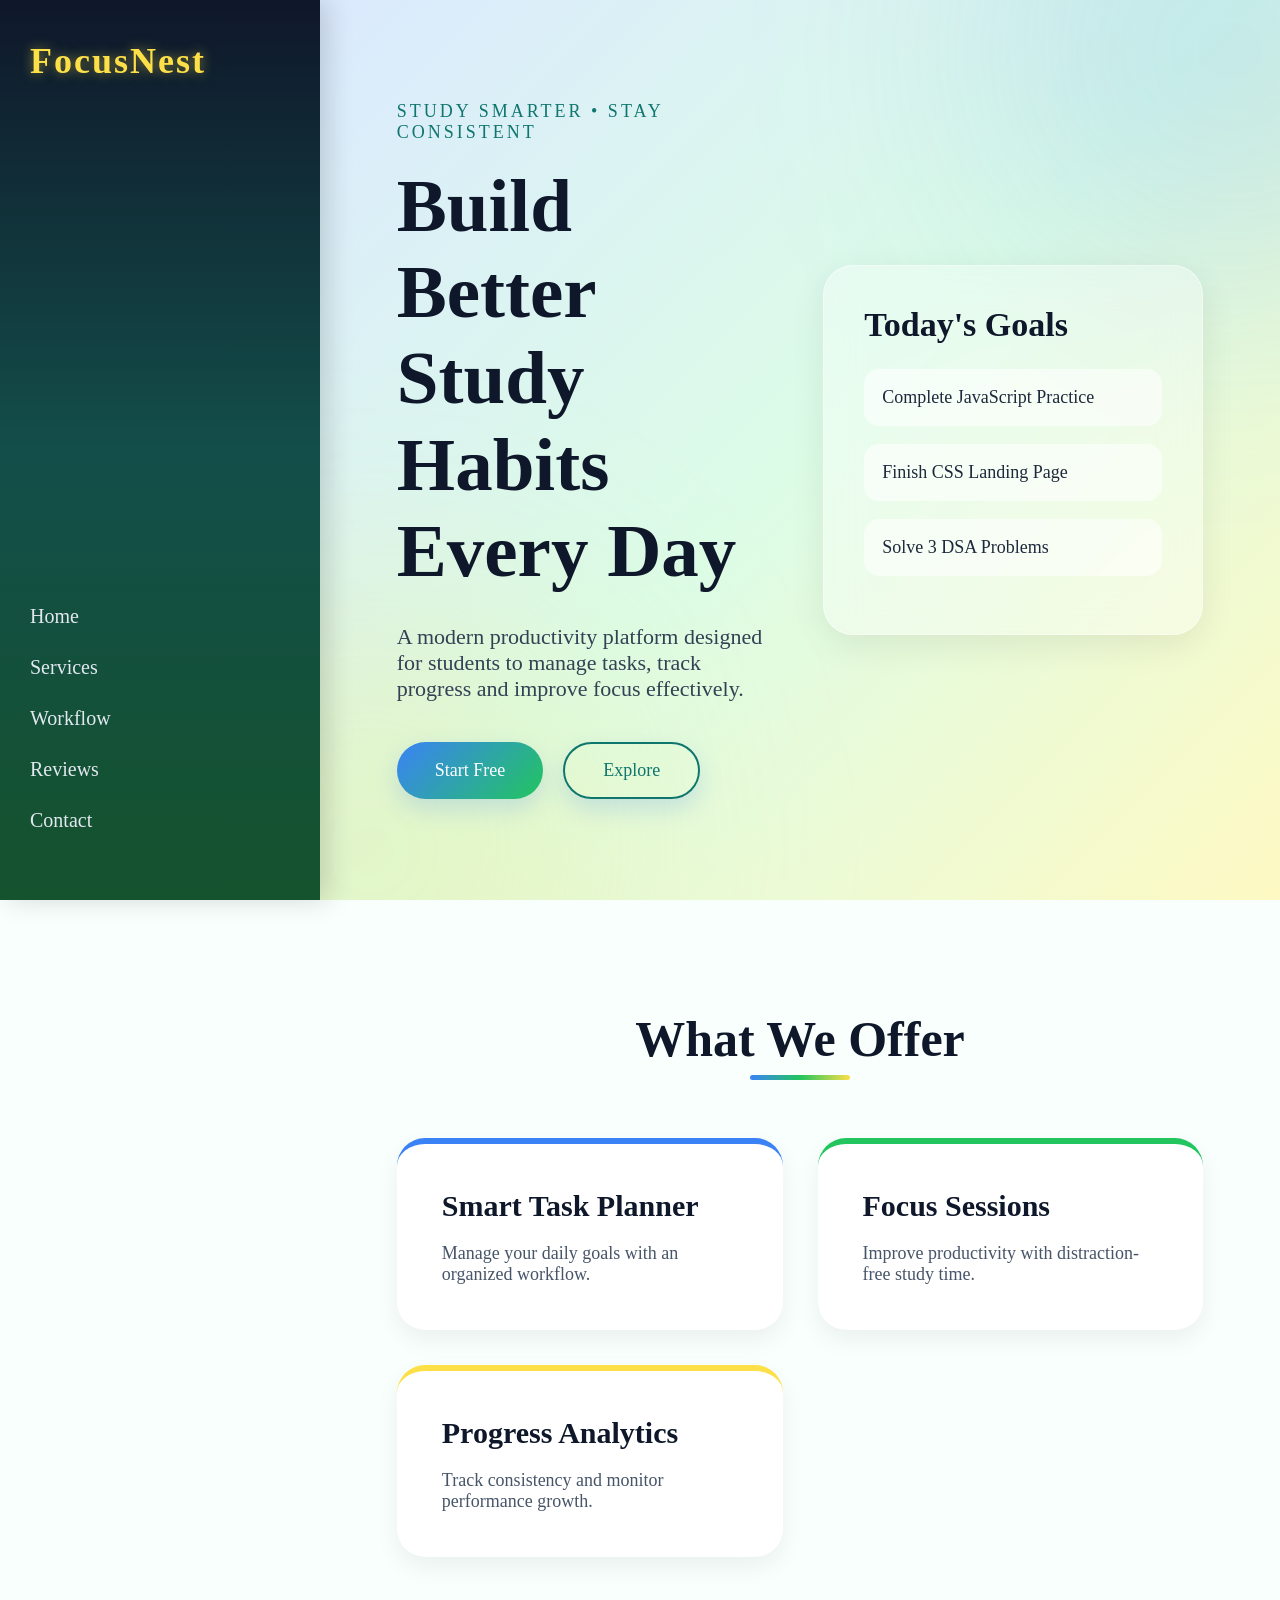
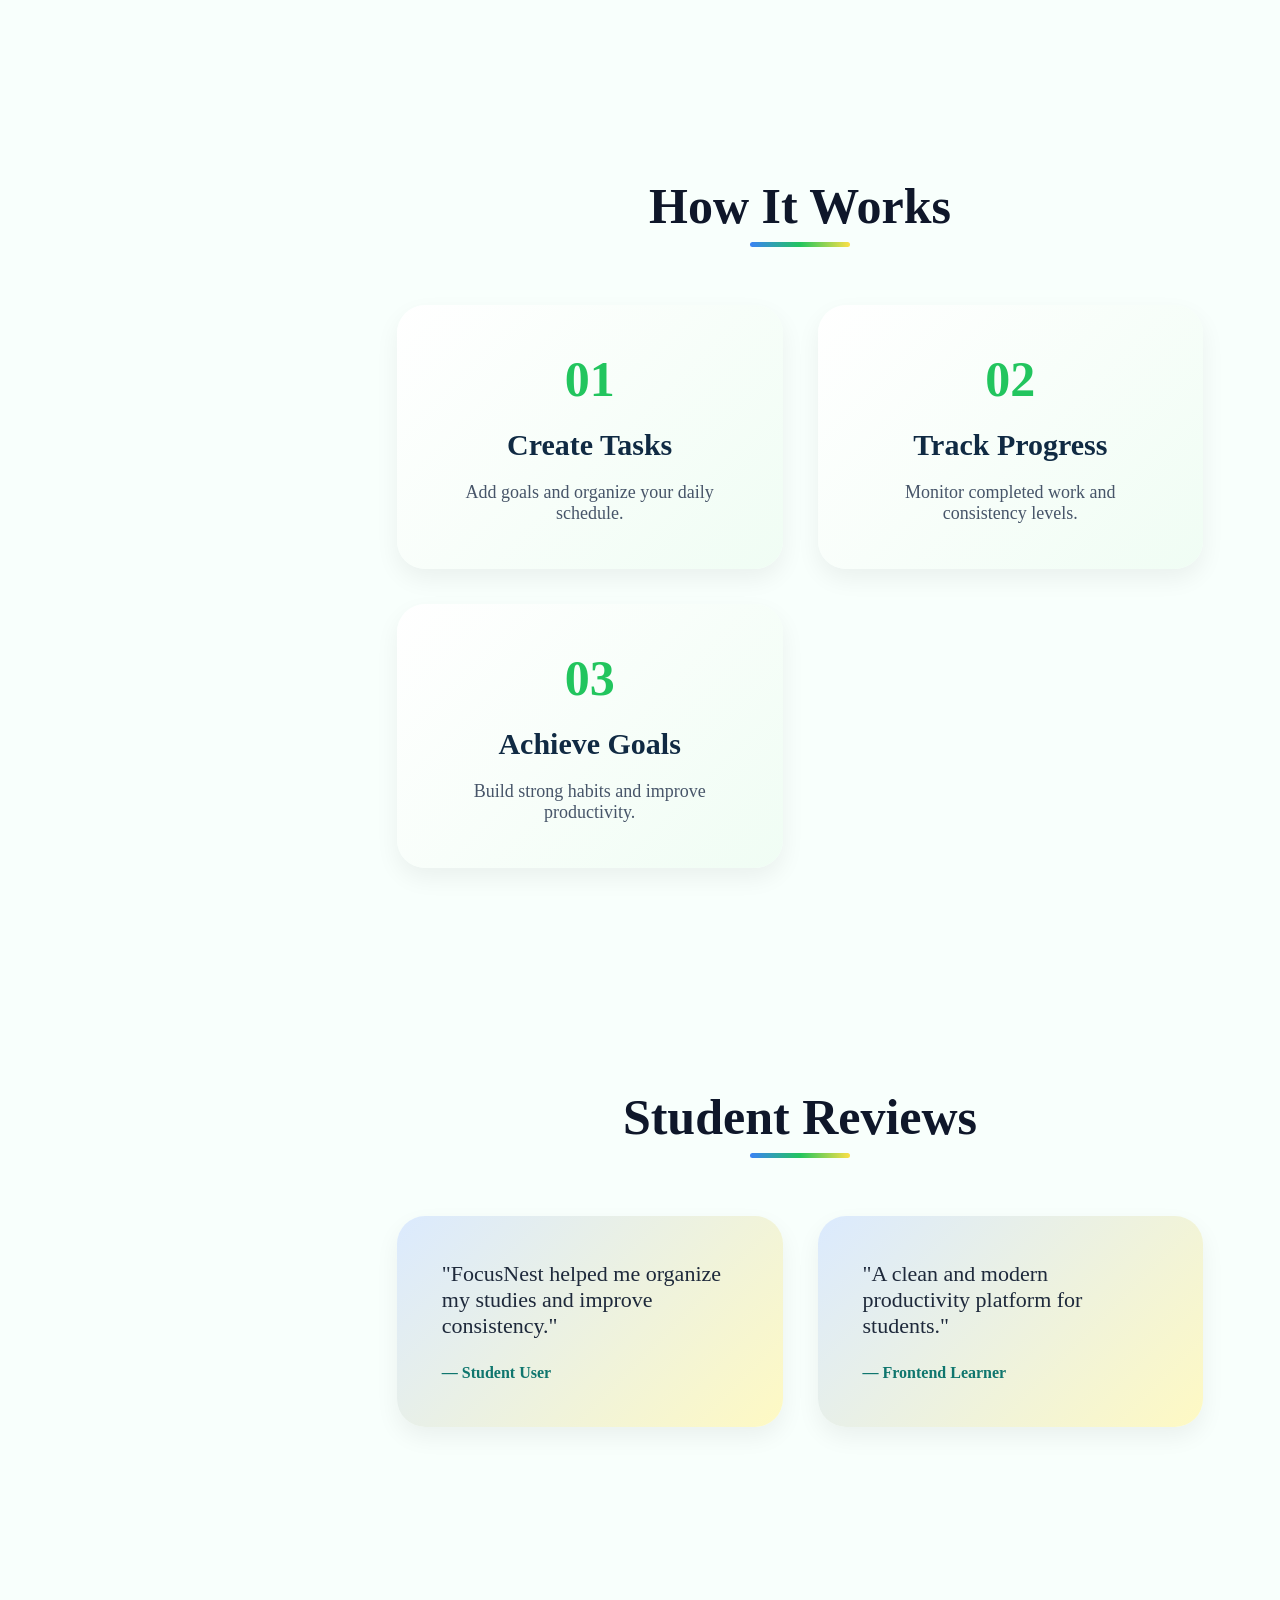
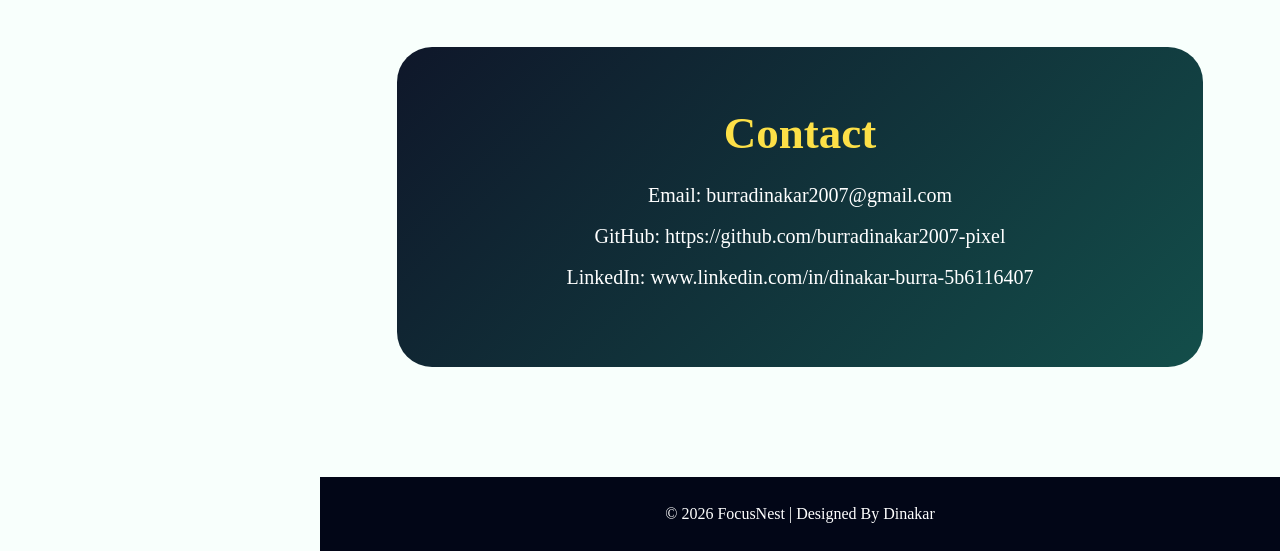
==== commit e3cd206d: "Added Landing Page Project" ====
--- a/index.html
+++ b/index.html
@@ -1,222 +1,371 @@
 <!DOCTYPE html>
 <html lang="en">
+
 <head>
+
+
     <meta charset="UTF-8">
-    <meta name="viewport" content="width=device-width, initial-scale=1.0">
-    <title>Dinakar Portfolio</title>
-
+
+    <meta name="viewport"
+    content="width=device-width, initial-scale=1.0">
+
+   
+    <title>FocusNest Landing Page</title>
+
+   
     <link rel="stylesheet" href="style.css">
 
-    <link href="https://fonts.googleapis.com/css2?family=Poppins:wght@300;400;500;600;700&display=swap" rel="stylesheet">
 </head>
+
 <body>
 
-    <!-- HEADER -->
-    <header>
-
+  
+
+    <aside class="sidebar">
+
+        <!-- Logo -->
+
+        <h1 class="logo">
+            FocusNest
+        </h1>
+
+    
         <nav>
-            <h2 class="logo">Dinakar<span>Dev</span></h2>
 
             <ul>
-                <li><a href="#about">About</a></li>
-                <li><a href="#skills">Skills</a></li>
-                <li><a href="#projects">Projects</a></li>
-                <li><a href="#resume">Resume</a></li>
-                <li><a href="#contact">Contact</a></li>
+
+                <li>
+                    <a href="#home">
+                        Home
+                    </a>
+                </li>
+
+                <li>
+                    <a href="#services">
+                        Services
+                    </a>
+                </li>
+
+                <li>
+                    <a href="#workflow">
+                        Workflow
+                    </a>
+                </li>
+
+                <li>
+                    <a href="#reviews">
+                        Reviews
+                    </a>
+                </li>
+
+                <li>
+                    <a href="#contact">
+                        Contact
+                    </a>
+                </li>
+
             </ul>
+
         </nav>
 
-
-        <div class="hero">
-
-            <div class="hero-text">
-                <h1>Hello, I'm <span>Dinakar</span></h1>
-
-                <h3>Java Full Stack Developer</h3>
+    </aside>
+
+    
+
+    <main>
+
+    
+
+        <section class="hero" id="home">
+
+            <!-- Left Content -->
+
+            <div class="hero-left">
+
+                <p class="tagline">
+                    STUDY SMARTER • STAY CONSISTENT
+                </p>
+
+                <h2>
+                    Build Better
+                    Study Habits
+                    Every Day
+                </h2>
+
+                <p class="hero-description">
+
+                    A modern productivity platform
+                    designed for students to manage
+                    tasks, track progress and improve
+                    focus effectively.
+
+                </p>
+
+                <!-- Buttons -->
+
+                <div class="hero-buttons">
+
+                    <button>
+                        Start Free
+                    </button>
+
+                    <button class="outline-btn">
+                        Explore
+                    </button>
+
+                </div>
+
+            </div>
+
+           
+            <div class="hero-right">
+
+                <div class="glass-card">
+
+                    <h3>
+                        Today's Goals
+                    </h3>
+
+                    <ul>
+
+                        <li>
+                            Complete JavaScript Practice
+                        </li>
+
+                        <li>
+                            Finish CSS Landing Page
+                        </li>
+
+                        <li>
+                            Solve 3 DSA Problems
+                        </li>
+
+                    </ul>
+
+                </div>
+
+            </div>
+
+        </section>
+
+        
+        <section id="services">
+
+            <div class="section-heading">
+
+                <h2>
+                    What We Offer
+                </h2>
+
+            </div>
+
+           
+
+            <div class="service-container">
+
+                <div class="service-card">
+
+                    <h3>
+                        Smart Task Planner
+                    </h3>
+
+                    <p>
+                        Manage your daily goals
+                        with an organized workflow.
+                    </p>
+
+                </div>
+
+                <div class="service-card">
+
+                    <h3>
+                        Focus Sessions
+                    </h3>
+
+                    <p>
+                        Improve productivity with
+                        distraction-free study time.
+                    </p>
+
+                </div>
+
+                <div class="service-card">
+
+                    <h3>
+                        Progress Analytics
+                    </h3>
+
+                    <p>
+                        Track consistency and
+                        monitor performance growth.
+                    </p>
+
+                </div>
+
+            </div>
+
+        </section>
+
+
+        <section id="workflow">
+
+            <div class="section-heading">
+
+                <h2>
+                    How It Works
+                </h2>
+
+            </div>
+
+         
+
+            <div class="timeline">
+
+                <div class="timeline-box">
+
+                    <span>
+                        01
+                    </span>
+
+                    <h3>
+                        Create Tasks
+                    </h3>
+
+                    <p>
+                        Add goals and organize
+                        your daily schedule.
+                    </p>
+
+                </div>
+
+                <div class="timeline-box">
+
+                    <span>
+                        02
+                    </span>
+
+                    <h3>
+                        Track Progress
+                    </h3>
+
+                    <p>
+                        Monitor completed work
+                        and consistency levels.
+                    </p>
+
+                </div>
+
+                <div class="timeline-box">
+
+                    <span>
+                        03
+                    </span>
+
+                    <h3>
+                        Achieve Goals
+                    </h3>
+
+                    <p>
+                        Build strong habits and
+                        improve productivity.
+                    </p>
+
+                </div>
+
+            </div>
+
+        </section>
+
+
+        <section id="reviews">
+
+            <div class="section-heading">
+
+                <h2>
+                    Student Reviews
+                </h2>
+
+            </div>
+
+            <div class="review-container">
+
+                <div class="review-card">
+
+                    <p>
+
+                        "FocusNest helped me
+                        organize my studies and
+                        improve consistency."
+
+                    </p>
+
+                    <h4>
+                        — Student User
+                    </h4>
+
+                </div>
+
+                <div class="review-card">
+
+                    <p>
+
+                        "A clean and modern
+                        productivity platform
+                        for students."
+
+                    </p>
+
+                    <h4>
+                        — Frontend Learner
+                    </h4>
+
+                </div>
+
+            </div>
+
+        </section>
+
+       
+        <section id="contact">
+
+            <div class="contact-box">
+
+                <h2>
+                    Contact
+                </h2>
 
                 <p>
-                    Passionate about Java, React, Web Development,
-                    and Problem Solving.
-                </p>
-
-                <a href="#projects" class="btn">
-                    View Projects
-                </a>
-            </div>
-
-
-            <div class="hero-image">
-                <!-- ADD YOUR IMAGE -->
-                <img src="image.jpg.jpeg" alt="Profile Image">
-            </div>
-
-        </div>
-
-    </header>
-
-
-
-    <!-- ABOUT -->
-    <section id="about">
-
-        <h2 class="section-title">About Me</h2>
-
-        <div class="about-container">
-
-            <img src="image.jpg.jpeg" alt="About Image">
-
-            <div class="about-text">
+                    Email:
+                    burradinakar2007@gmail.com
+                </p>
 
                 <p>
-                    I am a B.Tech student interested in Java Full Stack Development,
-                    DSA, React, and building modern applications.
+                    GitHub:
+                    https://github.com/burradinakar2007-pixel
+                    
                 </p>
 
                 <p>
-                    I enjoy solving coding problems and creating beautiful,
-                    responsive websites with modern UI.
-                </p>
-
-            </div>
-
-        </div>
-
-    </section>
-
-
-
-    <!-- SKILLS -->
-    <section id="skills">
-
-        <h2 class="section-title">Skills</h2>
-
-        <div class="skills-container">
-
-            <div class="skill-card">HTML</div>
-            <div class="skill-card">CSS</div>
-            <div class="skill-card">JavaScript</div>
-            <div class="skill-card">Java</div>
-            <div class="skill-card">React</div>
-            <div class="skill-card">Spring Boot</div>
-            <div class="skill-card">DSA</div>
-
-        </div>
-
-    </section>
-
-
-
-    <!-- PROJECTS -->
-    <section id="projects">
-
-        <h2 class="section-title">Projects</h2>
-
-        <div class="projects-container">
-
-
-            <!-- CALCULATOR -->
-            <div class="project-card">
-
-                
-
-                <div class="project-content">
-
-                    <h3>Modern Calculator</h3>
-
-                    <p>
-                        Stylish animated calculator using HTML, CSS and JavaScript.
-                    </p>
-
-                    <!-- YOUR CALCULATOR LINK -->
-                    <a href="file:///C:/Users/BURRA%20DINAKAR/OneDrive/Desktop/CALCULATOR/index.html"
-                       target="_blank"
-                       class="project-btn">
-
-                        Open Calculator
-
-                    </a>
-
-                </div>
-
-            </div>
-
-
-
-            <!-- LANDING PAGE -->
-            <div class="project-card">
-
-
-                <div class="project-content">
-
-                    <h3>Landing Page</h3>
-
-                    <p>
-                        Responsive modern landing page with animations and UI design.
-                    </p>
-
-                    <!-- YOUR LANDING PAGE LINK -->
-                    <a href="file:///C:/Users/BURRA%20DINAKAR/OneDrive/Desktop/CODESOFT/Landing%20Page/index.html"
-                       target="_blank"
-                       class="project-btn">
-
-                        Open Landing Page
-
-                    </a>
-
-                </div>
-
-            </div>
-
-        </div>
-
-    </section>
-
-
-
-    <!-- RESUME -->
-    <section id="resume">
-
-        <h2 class="section-title">Resume</h2>
-
-        <p class="resume-text">
-            Click below to download my resume.
-        </p>
-
-        <a href="resume.pdf" download class="resume-btn">
-            Download Resume
-        </a>
-
-    </section>
-
-
-
-    <!-- CONTACT -->
-    <section id="contact">
-
-        <h2 class="section-title">Contact</h2>
-
-        <div class="contact-container">
-
-            <p>Email: burradinakar2007@gmail.com</p>
-
-            <p>Phone: +91 9441220982</p>
-
-            <p>Location: Andhra Pradesh, India</p>
-
-        </div>
-
-    </section>
-
-
-
-    <!-- FOOTER -->
-    <footer>
-
-        <p>
-            © 2026 Dinakar Portfolio | All Rights Reserved
-        </p>
-
-    </footer>
+                    LinkedIn:
+                    www.linkedin.com/in/dinakar-burra-5b6116407
+                </p>
+
+            </div>
+
+        </section>
+
+
+        <footer>
+
+            <p>
+                © 2026 FocusNest |
+                Designed By Dinakar
+            </p>
+
+        </footer>
+
+    </main>
 
 </body>
+
 </html>
--- a/style.css
+++ b/style.css
@@ -1,355 +1,636 @@
-* {
+
+
+*{
     margin: 0;
     padding: 0;
     box-sizing: border-box;
+
+    font-family: "Bookman Old Style", serif;
+
     scroll-behavior: smooth;
-    font-family: 'Poppins', sans-serif;
-}
-
-body {
-    background: #eef7ff;
-    color: #1f2a37;
-    line-height: 1.6;
-}
-
-a {
+}
+
+body{
+    background: #f8fffc;
+
+    color: #102a43;
+
+    overflow-x: hidden;
+}
+
+
+
+.sidebar{
+    position: fixed;
+
+    top: 0;
+
+    left: 0;
+
+    width: 320px;
+
+    height: 100vh;
+
+    background:
+    linear-gradient(
+    180deg,
+    #0f172a,
+    #134e4a,
+    #14532d
+    );
+
+    padding: 40px 30px;
+
+    display: flex;
+
+    flex-direction: column;
+
+    justify-content: space-between;
+
+    z-index: 1000;
+
+    box-shadow: 8px 0 25px rgba(0,0,0,0.15);
+}
+
+.logo{
+    font-size: 36px;
+
+    color: #fde047;
+
+    letter-spacing: 2px;
+
+    text-shadow: 0 0 12px rgba(253,224,71,0.5);
+}
+
+
+.sidebar nav ul{
+    list-style: none;
+}
+
+.sidebar nav ul li{
+    margin: 28px 0;
+}
+
+.sidebar nav ul li a{
     text-decoration: none;
-}
-
-img {
-    max-width: 100%;
-    display: block;
-}
-
-/* HEADER */
-header {
+
+    color: #e2e8f0;
+
+    font-size: 20px;
+
+    transition: 0.3s;
+
+    position: relative;
+}
+
+
+
+.sidebar nav ul li a::after{
+    content: "";
+
+    position: absolute;
+
+    left: 0;
+
+    bottom: -6px;
+
+    width: 0%;
+
+    height: 3px;
+
+    border-radius: 20px;
+
+    background: #fde047;
+
+    transition: 0.3s;
+}
+
+.sidebar nav ul li a:hover::after{
+    width: 100%;
+}
+
+.sidebar nav ul li a:hover{
+    color: #fde047;
+}
+
+
+
+main{
+    margin-left: 320px;
+}
+
+
+.hero{
     min-height: 100vh;
-    background: linear-gradient(135deg, #d9efff 0%, #f8fcff 100%);
-    padding: 20px 8%;
-}
-
-nav {
+
+    padding: 100px 8%;
+
     display: flex;
+
     justify-content: space-between;
+
     align-items: center;
-    padding: 10px 0;
-}
-
-.logo {
-    font-size: 28px;
-    font-weight: 700;
-    color: #1e3a8a;
-}
-
-.logo span {
-    color: #38bdf8;
-}
-
-nav ul {
+
+    gap: 60px;
+
+    flex-wrap: wrap;
+
+    background:
+    linear-gradient(
+    135deg,
+    #dbeafe,
+    #dcfce7,
+    #fef9c3
+    );
+
+    position: relative;
+
+    overflow: hidden;
+}
+
+
+.hero::before{
+    content: "";
+
+    position: absolute;
+
+    width: 500px;
+
+    height: 500px;
+
+    background: rgba(59,130,246,0.15);
+
+    border-radius: 50%;
+
+    top: -200px;
+
+    right: -200px;
+
+    filter: blur(120px);
+}
+
+.hero::after{
+    content: "";
+
+    position: absolute;
+
+    width: 500px;
+
+    height: 500px;
+
+    background: rgba(253,224,71,0.2);
+
+    border-radius: 50%;
+
+    bottom: -200px;
+
+    left: -200px;
+
+    filter: blur(120px);
+}
+
+
+
+.hero-left{
+    flex: 1;
+
+    position: relative;
+
+    z-index: 10;
+}
+
+.tagline{
+    color: #0f766e;
+
+    font-size: 18px;
+
+    margin-bottom: 20px;
+
+    letter-spacing: 3px;
+}
+
+.hero-left h2{
+    font-size: 75px;
+
+    line-height: 1.15;
+
+    margin-bottom: 30px;
+
+    color: #0f172a;
+}
+
+.hero-description{
+    font-size: 22px;
+
+    color: #334155;
+
+    max-width: 650px;
+
+    margin-bottom: 40px;
+}
+
+
+
+.hero-buttons{
+    display: flex;
+
+    gap: 20px;
+
+    flex-wrap: wrap;
+}
+
+.hero-buttons button{
+    padding: 16px 38px;
+
+    border: none;
+
+    border-radius: 50px;
+
+    background:
+    linear-gradient(
+    135deg,
+    #3b82f6,
+    #22c55e
+    );
+
+    color: white;
+
+    font-size: 18px;
+
+    cursor: pointer;
+
+    transition: 0.4s;
+
+    box-shadow: 0 10px 25px rgba(59,130,246,0.2);
+}
+
+.hero-buttons button:hover{
+    transform: translateY(-6px);
+
+    box-shadow: 0 15px 35px rgba(34,197,94,0.3);
+}
+
+/* Outline Button */
+
+.outline-btn{
+    background: transparent !important;
+
+    border: 2px solid #0f766e !important;
+
+    color: #0f766e !important;
+}
+
+.outline-btn:hover{
+    background: #0f766e !important;
+
+    color: white !important;
+}
+
+/* ================= HERO RIGHT ================= */
+
+.hero-right{
+    flex: 1;
+
+    display: flex;
+
+    justify-content: center;
+
+    position: relative;
+
+    z-index: 10;
+}
+
+/* ================= GLASS CARD ================= */
+
+.glass-card{
+    width: 380px;
+
+    background: rgba(255,255,255,0.35);
+
+    backdrop-filter: blur(18px);
+
+    padding: 40px;
+
+    border-radius: 30px;
+
+    border: 1px solid rgba(255,255,255,0.4);
+
+    box-shadow: 0 10px 35px rgba(0,0,0,0.08);
+}
+
+.glass-card h3{
+    font-size: 34px;
+
+    color: #0f172a;
+
+    margin-bottom: 25px;
+}
+
+.glass-card ul{
     list-style: none;
-    display: flex;
-    gap: 28px;
-}
-
-nav ul li a {
-    color: #1f2a37;
-    font-weight: 500;
-    transition: 0.3s;
-}
-
-nav ul li a:hover {
-    color: #38bdf8;
-}
-
-/* HERO */
-.hero {
-    display: flex;
-    justify-content: space-between;
-    align-items: center;
-    gap: 40px;
-    padding: 80px 0;
-    flex-wrap: wrap;
-}
-
-.hero-text {
-    flex: 1;
-    min-width: 300px;
-}
-
-.hero-text h1 {
-    font-size: 3rem;
-    margin-bottom: 15px;
+}
+
+.glass-card ul li{
+    background: rgba(255,255,255,0.55);
+
+    padding: 18px;
+
+    margin: 18px 0;
+
+    border-radius: 15px;
+
+    color: #1e293b;
+
+    font-size: 18px;
+}
+
+/* ================= COMMON SECTION ================= */
+
+section{
+    padding: 110px 8%;
+}
+
+/* ================= SECTION HEADINGS ================= */
+
+.section-heading{
+    text-align: center;
+
+    margin-bottom: 70px;
+}
+
+.section-heading h2{
+    font-size: 50px;
+
     color: #0f172a;
-}
-
-.hero-text h1 span {
-    color: #38bdf8;
-}
-
-.hero-text h3 {
-    font-size: 1.5rem;
-    color: #1d4ed8;
-    margin-bottom: 15px;
-}
-
-.hero-text p {
-    max-width: 550px;
-    font-size: 1.05rem;
+
+    position: relative;
+
+    display: inline-block;
+}
+
+.section-heading h2::after{
+    content: "";
+
+    position: absolute;
+
+    left: 50%;
+
+    transform: translateX(-50%);
+
+    bottom: -12px;
+
+    width: 100px;
+
+    height: 5px;
+
+    border-radius: 20px;
+
+    background:
+    linear-gradient(
+    90deg,
+    #3b82f6,
+    #22c55e,
+    #fde047
+    );
+}
+
+/* ================= SERVICE CARDS ================= */
+
+.service-container{
+    display: grid;
+
+    grid-template-columns: repeat(auto-fit,minmax(280px,1fr));
+
+    gap: 35px;
+}
+
+.service-card{
+    background: white;
+
+    padding: 45px;
+
+    border-radius: 28px;
+
+    transition: 0.4s;
+
+    box-shadow: 0 10px 25px rgba(0,0,0,0.06);
+
+    border-top: 6px solid #3b82f6;
+}
+
+.service-card:nth-child(2){
+    border-top: 6px solid #22c55e;
+}
+
+.service-card:nth-child(3){
+    border-top: 6px solid #fde047;
+}
+
+.service-card:hover{
+    transform: translateY(-10px);
+}
+
+.service-card h3{
+    font-size: 30px;
+
+    margin-bottom: 20px;
+
+    color: #0f172a;
+}
+
+.service-card p{
     color: #475569;
+
+    font-size: 18px;
+}
+
+/* ================= TIMELINE ================= */
+
+.timeline{
+    display: grid;
+
+    grid-template-columns: repeat(auto-fit,minmax(280px,1fr));
+
+    gap: 35px;
+}
+
+.timeline-box{
+    background:
+    linear-gradient(
+    135deg,
+    #ffffff,
+    #f0fdf4
+    );
+
+    padding: 45px;
+
+    border-radius: 28px;
+
+    text-align: center;
+
+    box-shadow: 0 10px 25px rgba(0,0,0,0.06);
+}
+
+.timeline-box span{
+    font-size: 50px;
+
+    font-weight: bold;
+
+    color: #22c55e;
+}
+
+.timeline-box h3{
+    margin: 20px 0;
+
+    font-size: 30px;
+}
+
+.timeline-box p{
+    color: #475569;
+
+    font-size: 18px;
+}
+
+/* ================= REVIEW SECTION ================= */
+
+.review-container{
+    display: grid;
+
+    grid-template-columns: repeat(auto-fit,minmax(320px,1fr));
+
+    gap: 35px;
+}
+
+.review-card{
+    background:
+    linear-gradient(
+    135deg,
+    #dbeafe,
+    #fef9c3
+    );
+
+    padding: 45px;
+
+    border-radius: 28px;
+
+    box-shadow: 0 10px 25px rgba(0,0,0,0.06);
+}
+
+.review-card p{
+    font-size: 22px;
+
+    color: #1e293b;
+
     margin-bottom: 25px;
 }
 
-.btn {
-    display: inline-block;
-    background: #38bdf8;
+.review-card h4{
+    color: #0f766e;
+}
+
+/* ================= CONTACT ================= */
+
+.contact-box{
+    background:
+    linear-gradient(
+    135deg,
+    #0f172a,
+    #134e4a
+    );
+
+    padding: 60px;
+
+    border-radius: 35px;
+
+    text-align: center;
+
     color: white;
-    padding: 12px 24px;
-    border-radius: 8px;
-    font-weight: 600;
-    transition: 0.3s;
-    box-shadow: 0 8px 20px rgba(56, 189, 248, 0.25);
-}
-
-.btn:hover {
-    background: #1d4ed8;
-    transform: translateY(-2px);
-}
-
-.hero-image {
-    flex: 1;
-    min-width: 280px;
-    display: flex;
-    justify-content: center;
-}
-
-.hero-image img {
-    width: 320px;
-    height: 320px;
-    object-fit: cover;
-    border-radius: 50%;
-    border: 8px solid white;
-    box-shadow: 0 12px 35px rgba(56, 189, 248, 0.25);
-}
-
-/* SECTIONS */
-section {
-    padding: 80px 8%;
-    background: white;
-    margin: 20px 8%;
-    border-radius: 20px;
-    box-shadow: 0 8px 30px rgba(15, 23, 42, 0.06);
-}
-
-.section-title {
-    font-size: 2rem;
+}
+
+.contact-box h2{
+    font-size: 45px;
+
+    margin-bottom: 25px;
+
+    color: #fde047;
+}
+
+.contact-box p{
+    margin: 18px 0;
+
+    font-size: 20px;
+}
+
+/* ================= FOOTER ================= */
+
+footer{
+    background: #020617;
+
+    color: white;
+
     text-align: center;
-    margin-bottom: 40px;
-    color: #0f172a;
-    position: relative;
-}
-
-.section-title::after {
-    content: "";
-    width: 70px;
-    height: 4px;
-    background: #38bdf8;
-    display: block;
-    margin: 12px auto 0;
-    border-radius: 2px;
-}
-
-/* ABOUT */
-.about-container {
-    display: flex;
-    align-items: center;
-    gap: 40px;
-    flex-wrap: wrap;
-}
-
-.about-container img {
-    width: 260px;
-    height: 260px;
-    object-fit: cover;
-    border-radius: 18px;
-    border: 4px solid #d9efff;
-    box-shadow: 0 10px 25px rgba(56, 189, 248, 0.15);
-}
-
-.about-text {
-    flex: 1;
-    min-width: 280px;
-}
-
-.about-text p {
-    font-size: 1.05rem;
-    color: #475569;
-    margin-bottom: 15px;
-}
-
-/* SKILLS */
-.skills-container {
-    display: flex;
-    flex-wrap: wrap;
-    gap: 16px;
-    justify-content: center;
-}
-
-.skill-card {
-    background: linear-gradient(135deg, #e0f2fe, #ffffff);
-    color: #1e3a8a;
-    padding: 14px 22px;
-    border-radius: 14px;
-    border: 1px solid #bae6fd;
-    font-weight: 600;
-    box-shadow: 0 6px 18px rgba(56, 189, 248, 0.08);
-    transition: 0.3s;
-}
-
-.skill-card:hover {
-    transform: translateY(-4px);
-    background: #38bdf8;
-    color: white;
-}
-
-/* PROJECTS */
-.projects-container {
-    display: grid;
-    grid-template-columns: repeat(auto-fit, minmax(280px, 1fr));
-    gap: 25px;
-}
-
-.project-card {
-    background: #f8fcff;
-    border: 1px solid #dbeafe;
-    border-radius: 18px;
-    overflow: hidden;
-    box-shadow: 0 8px 24px rgba(15, 23, 42, 0.08);
-    transition: 0.3s;
-}
-
-.project-card:hover {
-    transform: translateY(-6px);
-    box-shadow: 0 14px 30px rgba(56, 189, 248, 0.15);
-}
-
-.project-content {
-    padding: 22px;
-}
-
-.project-content h3 {
-    font-size: 1.3rem;
-    color: #0f172a;
-    margin-bottom: 10px;
-}
-
-.project-content p {
-    color: #475569;
-    margin-bottom: 18px;
-}
-
-.project-btn {
-    display: inline-block;
-    background: #1d4ed8;
-    color: white;
-    padding: 10px 18px;
-    border-radius: 8px;
-    font-weight: 600;
-    transition: 0.3s;
-}
-
-.project-btn:hover {
-    background: #38bdf8;
-    color: white;
-}
-
-/* RESUME */
-.resume-text {
-    text-align: center;
-    color: #475569;
-    margin-bottom: 20px;
-    font-size: 1.05rem;
-}
-
-.resume-btn {
-    display: inline-block;
-    background: #38bdf8;
-    color: white;
-    padding: 12px 24px;
-    border-radius: 8px;
-    font-weight: 600;
-    transition: 0.3s;
-    text-align: center;
-}
-
-.resume-btn:hover {
-    background: #1d4ed8;
-    transform: translateY(-2px);
-}
-
-#resume {
-    text-align: center;
-}
-
-/* CONTACT */
-.contact-container {
-    text-align: center;
-    color: #475569;
-    font-size: 1.05rem;
-}
-
-.contact-container p {
-    margin-bottom: 10px;
-}
-
-/* FOOTER */
-footer {
-    text-align: center;
-    padding: 22px 8%;
-    background: #d9efff;
-    color: #1e3a8a;
-    margin-top: 20px;
-    font-weight: 500;
-}
-
-/* RESPONSIVE */
-@media (max-width: 768px) {
-    nav {
+
+    padding: 28px;
+
+    font-size: 16px;
+}
+
+/* ================= RESPONSIVE DESIGN ================= */
+
+@media(max-width: 1100px){
+
+    .sidebar{
+        position: relative;
+
+        width: 100%;
+
+        height: auto;
+
+        flex-direction: row;
+
+        align-items: center;
+    }
+
+    .sidebar nav ul{
+        display: flex;
+
+        gap: 25px;
+    }
+
+    main{
+        margin-left: 0;
+    }
+}
+
+@media(max-width: 768px){
+
+    .hero{
         flex-direction: column;
-        gap: 15px;
-    }
-
-    nav ul {
+
+        text-align: center;
+    }
+
+    .hero-left h2{
+        font-size: 45px;
+    }
+
+    .hero-buttons{
+        justify-content: center;
+    }
+
+    .glass-card{
+        width: 100%;
+    }
+
+    .sidebar{
+        flex-direction: column;
+
+        gap: 20px;
+    }
+
+    .sidebar nav ul{
         flex-wrap: wrap;
+
         justify-content: center;
-        gap: 15px;
-    }
-
-    .hero {
-        flex-direction: column-reverse;
-        text-align: center;
-        padding: 50px 0;
-    }
-
-    .hero-text h1 {
-        font-size: 2.3rem;
-    }
-
-    .hero-text h3 {
-        font-size: 1.2rem;
-    }
-
-    .hero-image img {
-        width: 260px;
-        height: 260px;
-    }
-
-    section {
-        margin: 15px 4%;
-        padding: 60px 5%;
-    }
-
-    .about-container {
-        flex-direction: column;
-        text-align: center;
     }
 }
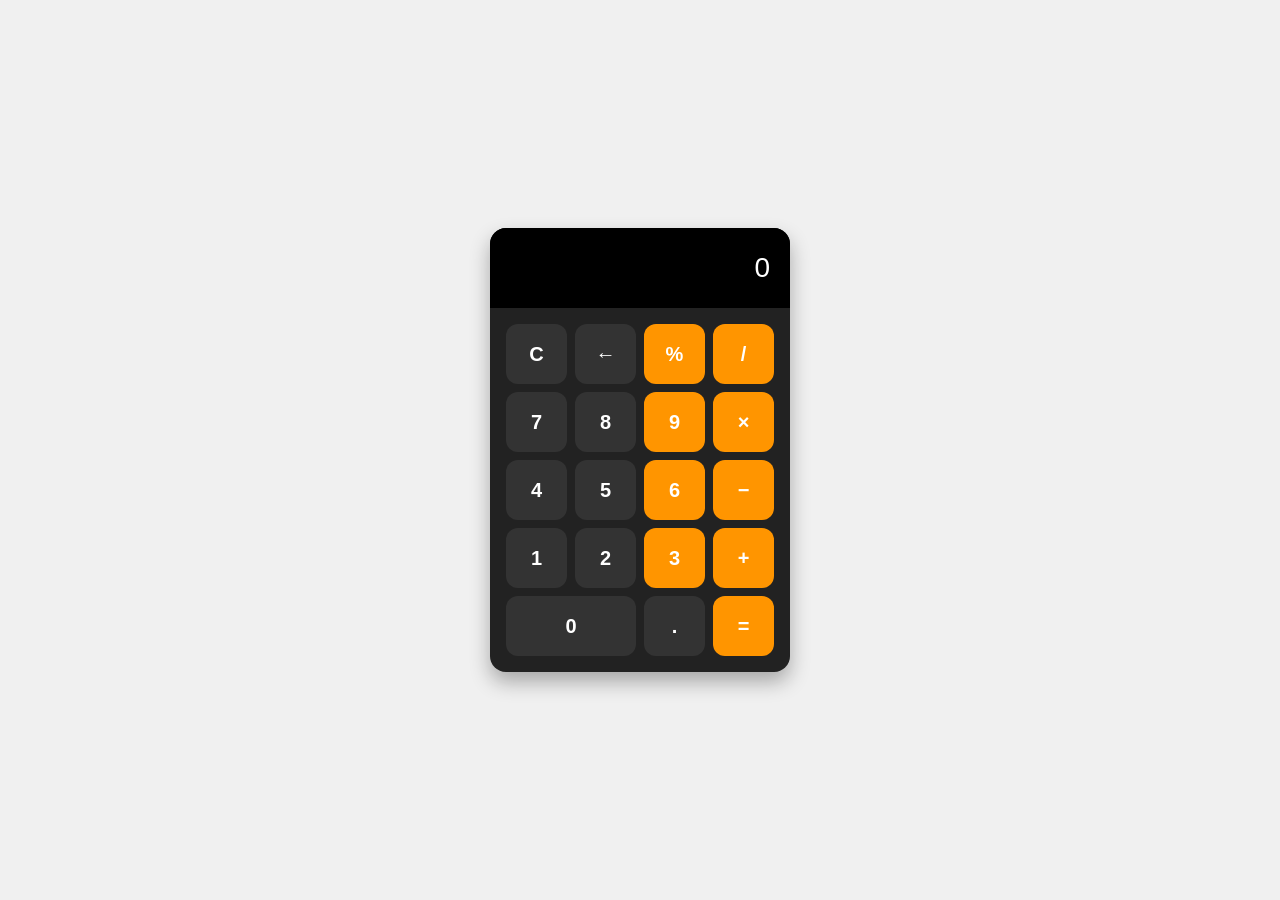
==== commit 387c4847: "Added Calculator Project" ====
--- a/index.html
+++ b/index.html
@@ -1,371 +1,42 @@
 <!DOCTYPE html>
 <html lang="en">
+<head>
+  <meta charset="UTF-8" />
+  <meta name="viewport" content="width=device-width, initial-scale=1.0" />
+  <title>Simple Calculator</title>
+  <link rel="stylesheet" href="style.css" />
+</head>
+<body>
+  <div class="calculator">
+    <input type="text" id="display" value="0" readonly />
 
-<head>
+    <div class="buttons">
+      <button onclick="clearDisplay()">C</button>
+      <button onclick="backspace()">←</button>
+      <button onclick="appendOperation('%')">%</button>
+      <button onclick="appendOperation('/')">/</button>
 
+      <button onclick="appendNumber('7')">7</button>
+      <button onclick="appendNumber('8')">8</button>
+      <button onclick="appendNumber('9')">9</button>
+      <button onclick="appendOperation('*')">×</button>
 
-    <meta charset="UTF-8">
+      <button onclick="appendNumber('4')">4</button>
+      <button onclick="appendNumber('5')">5</button>
+      <button onclick="appendNumber('6')">6</button>
+      <button onclick="appendOperation('-')">−</button>
 
-    <meta name="viewport"
-    content="width=device-width, initial-scale=1.0">
+      <button onclick="appendNumber('1')">1</button>
+      <button onclick="appendNumber('2')">2</button>
+      <button onclick="appendNumber('3')">3</button>
+      <button onclick="appendOperation('+')">+</button>
 
-   
-    <title>FocusNest Landing Page</title>
+      <button onclick="appendNumber('0')" class="wide">0</button>
+      <button onclick="appendNumber('.')">.</button>
+      <button onclick="calculate()">=</button>
+    </div>
+  </div>
 
-   
-    <link rel="stylesheet" href="style.css">
-
-</head>
-
-<body>
-
-  
-
-    <aside class="sidebar">
-
-        <!-- Logo -->
-
-        <h1 class="logo">
-            FocusNest
-        </h1>
-
-    
-        <nav>
-
-            <ul>
-
-                <li>
-                    <a href="#home">
-                        Home
-                    </a>
-                </li>
-
-                <li>
-                    <a href="#services">
-                        Services
-                    </a>
-                </li>
-
-                <li>
-                    <a href="#workflow">
-                        Workflow
-                    </a>
-                </li>
-
-                <li>
-                    <a href="#reviews">
-                        Reviews
-                    </a>
-                </li>
-
-                <li>
-                    <a href="#contact">
-                        Contact
-                    </a>
-                </li>
-
-            </ul>
-
-        </nav>
-
-    </aside>
-
-    
-
-    <main>
-
-    
-
-        <section class="hero" id="home">
-
-            <!-- Left Content -->
-
-            <div class="hero-left">
-
-                <p class="tagline">
-                    STUDY SMARTER • STAY CONSISTENT
-                </p>
-
-                <h2>
-                    Build Better
-                    Study Habits
-                    Every Day
-                </h2>
-
-                <p class="hero-description">
-
-                    A modern productivity platform
-                    designed for students to manage
-                    tasks, track progress and improve
-                    focus effectively.
-
-                </p>
-
-                <!-- Buttons -->
-
-                <div class="hero-buttons">
-
-                    <button>
-                        Start Free
-                    </button>
-
-                    <button class="outline-btn">
-                        Explore
-                    </button>
-
-                </div>
-
-            </div>
-
-           
-            <div class="hero-right">
-
-                <div class="glass-card">
-
-                    <h3>
-                        Today's Goals
-                    </h3>
-
-                    <ul>
-
-                        <li>
-                            Complete JavaScript Practice
-                        </li>
-
-                        <li>
-                            Finish CSS Landing Page
-                        </li>
-
-                        <li>
-                            Solve 3 DSA Problems
-                        </li>
-
-                    </ul>
-
-                </div>
-
-            </div>
-
-        </section>
-
-        
-        <section id="services">
-
-            <div class="section-heading">
-
-                <h2>
-                    What We Offer
-                </h2>
-
-            </div>
-
-           
-
-            <div class="service-container">
-
-                <div class="service-card">
-
-                    <h3>
-                        Smart Task Planner
-                    </h3>
-
-                    <p>
-                        Manage your daily goals
-                        with an organized workflow.
-                    </p>
-
-                </div>
-
-                <div class="service-card">
-
-                    <h3>
-                        Focus Sessions
-                    </h3>
-
-                    <p>
-                        Improve productivity with
-                        distraction-free study time.
-                    </p>
-
-                </div>
-
-                <div class="service-card">
-
-                    <h3>
-                        Progress Analytics
-                    </h3>
-
-                    <p>
-                        Track consistency and
-                        monitor performance growth.
-                    </p>
-
-                </div>
-
-            </div>
-
-        </section>
-
-
-        <section id="workflow">
-
-            <div class="section-heading">
-
-                <h2>
-                    How It Works
-                </h2>
-
-            </div>
-
-         
-
-            <div class="timeline">
-
-                <div class="timeline-box">
-
-                    <span>
-                        01
-                    </span>
-
-                    <h3>
-                        Create Tasks
-                    </h3>
-
-                    <p>
-                        Add goals and organize
-                        your daily schedule.
-                    </p>
-
-                </div>
-
-                <div class="timeline-box">
-
-                    <span>
-                        02
-                    </span>
-
-                    <h3>
-                        Track Progress
-                    </h3>
-
-                    <p>
-                        Monitor completed work
-                        and consistency levels.
-                    </p>
-
-                </div>
-
-                <div class="timeline-box">
-
-                    <span>
-                        03
-                    </span>
-
-                    <h3>
-                        Achieve Goals
-                    </h3>
-
-                    <p>
-                        Build strong habits and
-                        improve productivity.
-                    </p>
-
-                </div>
-
-            </div>
-
-        </section>
-
-
-        <section id="reviews">
-
-            <div class="section-heading">
-
-                <h2>
-                    Student Reviews
-                </h2>
-
-            </div>
-
-            <div class="review-container">
-
-                <div class="review-card">
-
-                    <p>
-
-                        "FocusNest helped me
-                        organize my studies and
-                        improve consistency."
-
-                    </p>
-
-                    <h4>
-                        — Student User
-                    </h4>
-
-                </div>
-
-                <div class="review-card">
-
-                    <p>
-
-                        "A clean and modern
-                        productivity platform
-                        for students."
-
-                    </p>
-
-                    <h4>
-                        — Frontend Learner
-                    </h4>
-
-                </div>
-
-            </div>
-
-        </section>
-
-       
-        <section id="contact">
-
-            <div class="contact-box">
-
-                <h2>
-                    Contact
-                </h2>
-
-                <p>
-                    Email:
-                    burradinakar2007@gmail.com
-                </p>
-
-                <p>
-                    GitHub:
-                    https://github.com/burradinakar2007-pixel
-                    
-                </p>
-
-                <p>
-                    LinkedIn:
-                    www.linkedin.com/in/dinakar-burra-5b6116407
-                </p>
-
-            </div>
-
-        </section>
-
-
-        <footer>
-
-            <p>
-                © 2026 FocusNest |
-                Designed By Dinakar
-            </p>
-
-        </footer>
-
-    </main>
-
+  <script src="script.js"></script>
 </body>
-
 </html>
--- a/style.css
+++ b/style.css
@@ -1,636 +1,82 @@
-
-
-*{
-    margin: 0;
-    padding: 0;
-    box-sizing: border-box;
-
-    font-family: "Bookman Old Style", serif;
-
-    scroll-behavior: smooth;
+* {
+  margin: 0;
+  padding: 0;
+  box-sizing: border-box;
 }
 
-body{
-    background: #f8fffc;
-
-    color: #102a43;
-
-    overflow-x: hidden;
+body {
+  display: flex;
+  justify-content: center;
+  align-items: center;
+  min-height: 100vh;
+  background: #f0f0f0;
+  font-family: Arial, sans-serif;
 }
 
-
-
-.sidebar{
-    position: fixed;
-
-    top: 0;
-
-    left: 0;
-
-    width: 320px;
-
-    height: 100vh;
-
-    background:
-    linear-gradient(
-    180deg,
-    #0f172a,
-    #134e4a,
-    #14532d
-    );
-
-    padding: 40px 30px;
-
-    display: flex;
-
-    flex-direction: column;
-
-    justify-content: space-between;
-
-    z-index: 1000;
-
-    box-shadow: 8px 0 25px rgba(0,0,0,0.15);
+.calculator {
+  width: 300px;
+  background: #222;
+  border-radius: 16px;
+  overflow: hidden;
+  box-shadow: 0 10px 20px rgba(0, 0, 0, 0.3);
 }
 
-.logo{
-    font-size: 36px;
-
-    color: #fde047;
-
-    letter-spacing: 2px;
-
-    text-shadow: 0 0 12px rgba(253,224,71,0.5);
+#display {
+  width: 100%;
+  height: 80px;
+  padding: 0 20px;
+  text-align: right;
+  font-size: 28px;
+  border: none;
+  outline: none;
+  background: #000;
+  color: #fff;
+  box-sizing: border-box;
 }
 
-
-.sidebar nav ul{
-    list-style: none;
+.buttons {
+  display: grid;
+  grid-template-columns: repeat(4, 1fr);
+  gap: 8px;
+  padding: 16px;
 }
 
-.sidebar nav ul li{
-    margin: 28px 0;
+button {
+  height: 60px;
+  border: none;
+  border-radius: 12px;
+  font-size: 20px;
+  font-weight: bold;
+  cursor: pointer;
+  background: #333;
+  color: #fff;
+  transition: background 0.2s;
 }
 
-.sidebar nav ul li a{
-    text-decoration: none;
-
-    color: #e2e8f0;
-
-    font-size: 20px;
-
-    transition: 0.3s;
-
-    position: relative;
+button:hover {
+  background: #555;
 }
 
-
-
-.sidebar nav ul li a::after{
-    content: "";
-
-    position: absolute;
-
-    left: 0;
-
-    bottom: -6px;
-
-    width: 0%;
-
-    height: 3px;
-
-    border-radius: 20px;
-
-    background: #fde047;
-
-    transition: 0.3s;
+button:active {
+  background: #444;
 }
 
-.sidebar nav ul li a:hover::after{
-    width: 100%;
+.wide {
+  grid-column: span 2;
 }
 
-.sidebar nav ul li a:hover{
-    color: #fde047;
+/* Operator color */
+button:nth-child(4n + 3),
+button:nth-child(4n + 4) {
+  background: #ff9500;
 }
 
-
-
-main{
-    margin-left: 320px;
+button:nth-child(4n + 3):hover,
+button:nth-child(4n + 4):hover {
+  background: #ffb040;
 }
 
-
-.hero{
-    min-height: 100vh;
-
-    padding: 100px 8%;
-
-    display: flex;
-
-    justify-content: space-between;
-
-    align-items: center;
-
-    gap: 60px;
-
-    flex-wrap: wrap;
-
-    background:
-    linear-gradient(
-    135deg,
-    #dbeafe,
-    #dcfce7,
-    #fef9c3
-    );
-
-    position: relative;
-
-    overflow: hidden;
-}
-
-
-.hero::before{
-    content: "";
-
-    position: absolute;
-
-    width: 500px;
-
-    height: 500px;
-
-    background: rgba(59,130,246,0.15);
-
-    border-radius: 50%;
-
-    top: -200px;
-
-    right: -200px;
-
-    filter: blur(120px);
-}
-
-.hero::after{
-    content: "";
-
-    position: absolute;
-
-    width: 500px;
-
-    height: 500px;
-
-    background: rgba(253,224,71,0.2);
-
-    border-radius: 50%;
-
-    bottom: -200px;
-
-    left: -200px;
-
-    filter: blur(120px);
-}
-
-
-
-.hero-left{
-    flex: 1;
-
-    position: relative;
-
-    z-index: 10;
-}
-
-.tagline{
-    color: #0f766e;
-
-    font-size: 18px;
-
-    margin-bottom: 20px;
-
-    letter-spacing: 3px;
-}
-
-.hero-left h2{
-    font-size: 75px;
-
-    line-height: 1.15;
-
-    margin-bottom: 30px;
-
-    color: #0f172a;
-}
-
-.hero-description{
-    font-size: 22px;
-
-    color: #334155;
-
-    max-width: 650px;
-
-    margin-bottom: 40px;
-}
-
-
-
-.hero-buttons{
-    display: flex;
-
-    gap: 20px;
-
-    flex-wrap: wrap;
-}
-
-.hero-buttons button{
-    padding: 16px 38px;
-
-    border: none;
-
-    border-radius: 50px;
-
-    background:
-    linear-gradient(
-    135deg,
-    #3b82f6,
-    #22c55e
-    );
-
-    color: white;
-
-    font-size: 18px;
-
-    cursor: pointer;
-
-    transition: 0.4s;
-
-    box-shadow: 0 10px 25px rgba(59,130,246,0.2);
-}
-
-.hero-buttons button:hover{
-    transform: translateY(-6px);
-
-    box-shadow: 0 15px 35px rgba(34,197,94,0.3);
-}
-
-/* Outline Button */
-
-.outline-btn{
-    background: transparent !important;
-
-    border: 2px solid #0f766e !important;
-
-    color: #0f766e !important;
-}
-
-.outline-btn:hover{
-    background: #0f766e !important;
-
-    color: white !important;
-}
-
-/* ================= HERO RIGHT ================= */
-
-.hero-right{
-    flex: 1;
-
-    display: flex;
-
-    justify-content: center;
-
-    position: relative;
-
-    z-index: 10;
-}
-
-/* ================= GLASS CARD ================= */
-
-.glass-card{
-    width: 380px;
-
-    background: rgba(255,255,255,0.35);
-
-    backdrop-filter: blur(18px);
-
-    padding: 40px;
-
-    border-radius: 30px;
-
-    border: 1px solid rgba(255,255,255,0.4);
-
-    box-shadow: 0 10px 35px rgba(0,0,0,0.08);
-}
-
-.glass-card h3{
-    font-size: 34px;
-
-    color: #0f172a;
-
-    margin-bottom: 25px;
-}
-
-.glass-card ul{
-    list-style: none;
-}
-
-.glass-card ul li{
-    background: rgba(255,255,255,0.55);
-
-    padding: 18px;
-
-    margin: 18px 0;
-
-    border-radius: 15px;
-
-    color: #1e293b;
-
-    font-size: 18px;
-}
-
-/* ================= COMMON SECTION ================= */
-
-section{
-    padding: 110px 8%;
-}
-
-/* ================= SECTION HEADINGS ================= */
-
-.section-heading{
-    text-align: center;
-
-    margin-bottom: 70px;
-}
-
-.section-heading h2{
-    font-size: 50px;
-
-    color: #0f172a;
-
-    position: relative;
-
-    display: inline-block;
-}
-
-.section-heading h2::after{
-    content: "";
-
-    position: absolute;
-
-    left: 50%;
-
-    transform: translateX(-50%);
-
-    bottom: -12px;
-
-    width: 100px;
-
-    height: 5px;
-
-    border-radius: 20px;
-
-    background:
-    linear-gradient(
-    90deg,
-    #3b82f6,
-    #22c55e,
-    #fde047
-    );
-}
-
-/* ================= SERVICE CARDS ================= */
-
-.service-container{
-    display: grid;
-
-    grid-template-columns: repeat(auto-fit,minmax(280px,1fr));
-
-    gap: 35px;
-}
-
-.service-card{
-    background: white;
-
-    padding: 45px;
-
-    border-radius: 28px;
-
-    transition: 0.4s;
-
-    box-shadow: 0 10px 25px rgba(0,0,0,0.06);
-
-    border-top: 6px solid #3b82f6;
-}
-
-.service-card:nth-child(2){
-    border-top: 6px solid #22c55e;
-}
-
-.service-card:nth-child(3){
-    border-top: 6px solid #fde047;
-}
-
-.service-card:hover{
-    transform: translateY(-10px);
-}
-
-.service-card h3{
-    font-size: 30px;
-
-    margin-bottom: 20px;
-
-    color: #0f172a;
-}
-
-.service-card p{
-    color: #475569;
-
-    font-size: 18px;
-}
-
-/* ================= TIMELINE ================= */
-
-.timeline{
-    display: grid;
-
-    grid-template-columns: repeat(auto-fit,minmax(280px,1fr));
-
-    gap: 35px;
-}
-
-.timeline-box{
-    background:
-    linear-gradient(
-    135deg,
-    #ffffff,
-    #f0fdf4
-    );
-
-    padding: 45px;
-
-    border-radius: 28px;
-
-    text-align: center;
-
-    box-shadow: 0 10px 25px rgba(0,0,0,0.06);
-}
-
-.timeline-box span{
-    font-size: 50px;
-
-    font-weight: bold;
-
-    color: #22c55e;
-}
-
-.timeline-box h3{
-    margin: 20px 0;
-
-    font-size: 30px;
-}
-
-.timeline-box p{
-    color: #475569;
-
-    font-size: 18px;
-}
-
-/* ================= REVIEW SECTION ================= */
-
-.review-container{
-    display: grid;
-
-    grid-template-columns: repeat(auto-fit,minmax(320px,1fr));
-
-    gap: 35px;
-}
-
-.review-card{
-    background:
-    linear-gradient(
-    135deg,
-    #dbeafe,
-    #fef9c3
-    );
-
-    padding: 45px;
-
-    border-radius: 28px;
-
-    box-shadow: 0 10px 25px rgba(0,0,0,0.06);
-}
-
-.review-card p{
-    font-size: 22px;
-
-    color: #1e293b;
-
-    margin-bottom: 25px;
-}
-
-.review-card h4{
-    color: #0f766e;
-}
-
-/* ================= CONTACT ================= */
-
-.contact-box{
-    background:
-    linear-gradient(
-    135deg,
-    #0f172a,
-    #134e4a
-    );
-
-    padding: 60px;
-
-    border-radius: 35px;
-
-    text-align: center;
-
-    color: white;
-}
-
-.contact-box h2{
-    font-size: 45px;
-
-    margin-bottom: 25px;
-
-    color: #fde047;
-}
-
-.contact-box p{
-    margin: 18px 0;
-
-    font-size: 20px;
-}
-
-/* ================= FOOTER ================= */
-
-footer{
-    background: #020617;
-
-    color: white;
-
-    text-align: center;
-
-    padding: 28px;
-
-    font-size: 16px;
-}
-
-/* ================= RESPONSIVE DESIGN ================= */
-
-@media(max-width: 1100px){
-
-    .sidebar{
-        position: relative;
-
-        width: 100%;
-
-        height: auto;
-
-        flex-direction: row;
-
-        align-items: center;
-    }
-
-    .sidebar nav ul{
-        display: flex;
-
-        gap: 25px;
-    }
-
-    main{
-        margin-left: 0;
-    }
-}
-
-@media(max-width: 768px){
-
-    .hero{
-        flex-direction: column;
-
-        text-align: center;
-    }
-
-    .hero-left h2{
-        font-size: 45px;
-    }
-
-    .hero-buttons{
-        justify-content: center;
-    }
-
-    .glass-card{
-        width: 100%;
-    }
-
-    .sidebar{
-        flex-direction: column;
-
-        gap: 20px;
-    }
-
-    .sidebar nav ul{
-        flex-wrap: wrap;
-
-        justify-content: center;
-    }
+button:nth-child(4n + 3):active,
+button:nth-child(4n + 4):active {
+  background: #d07500;
 }
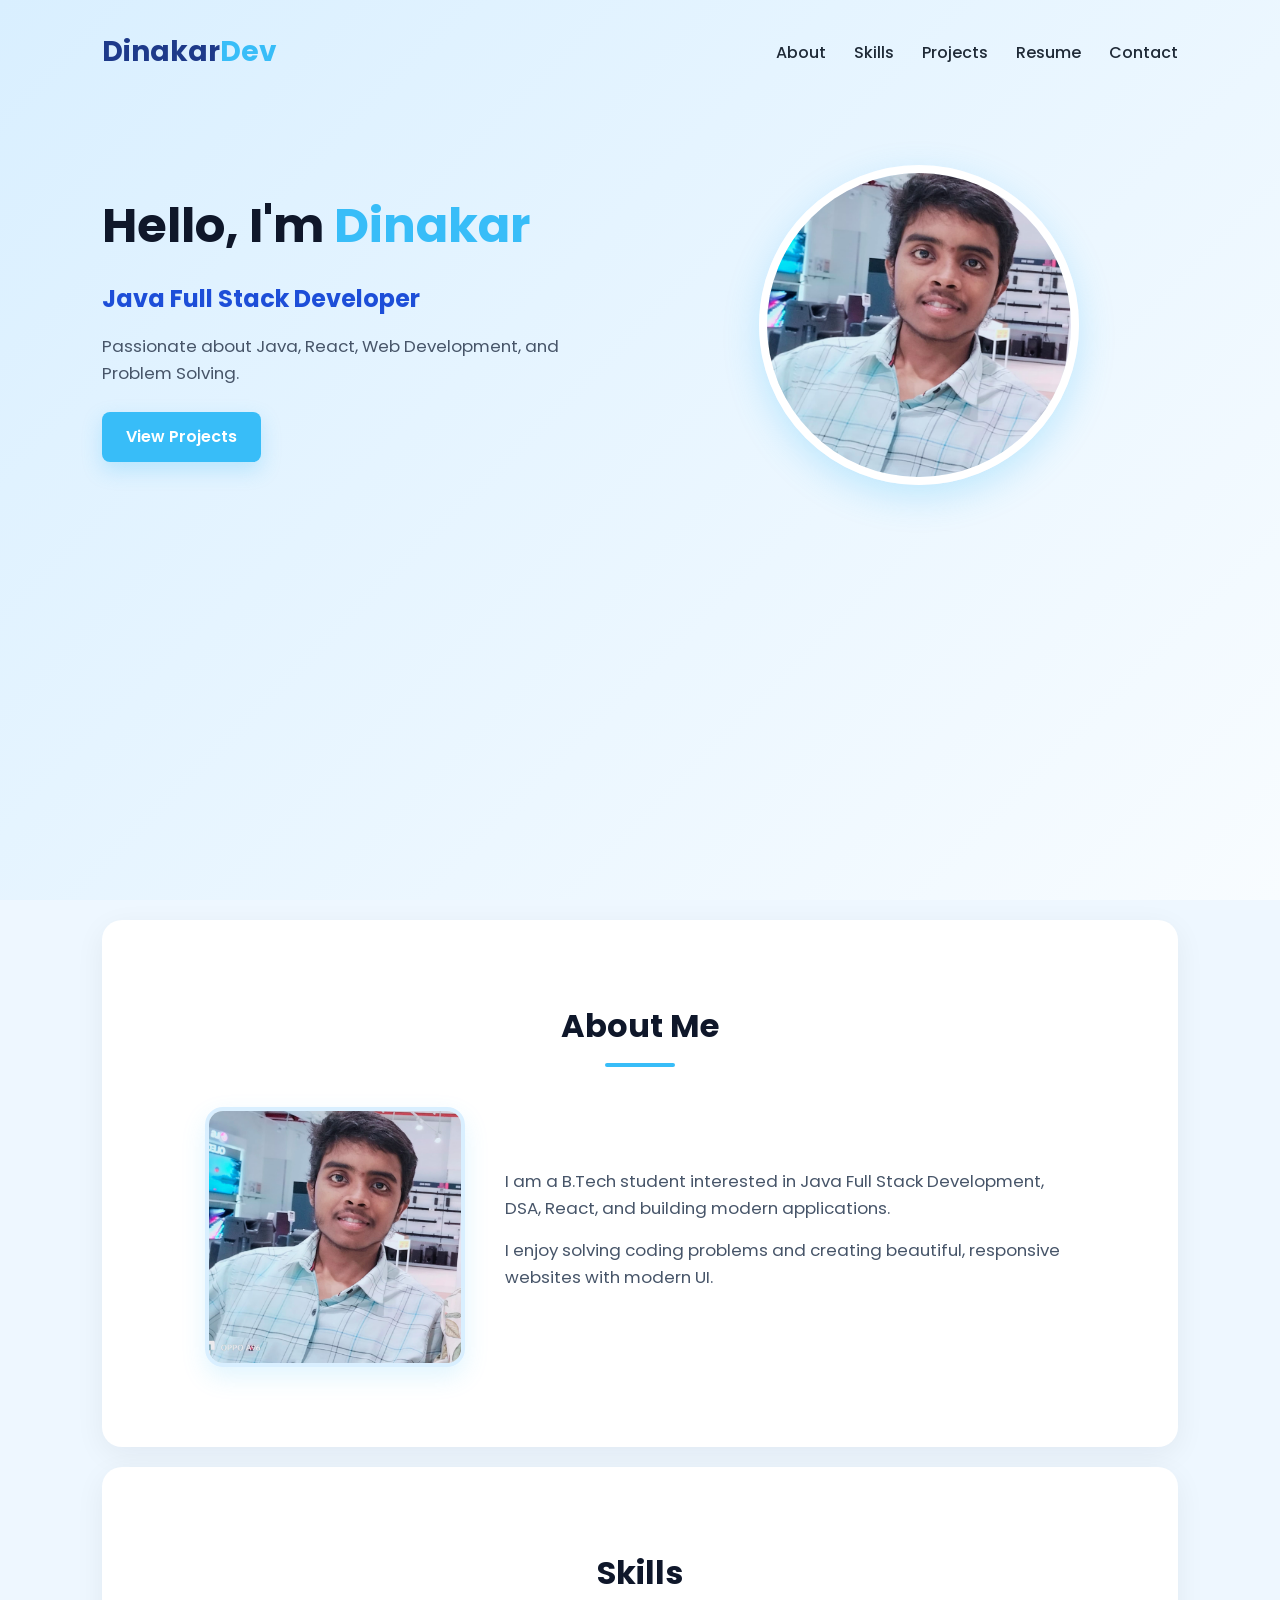
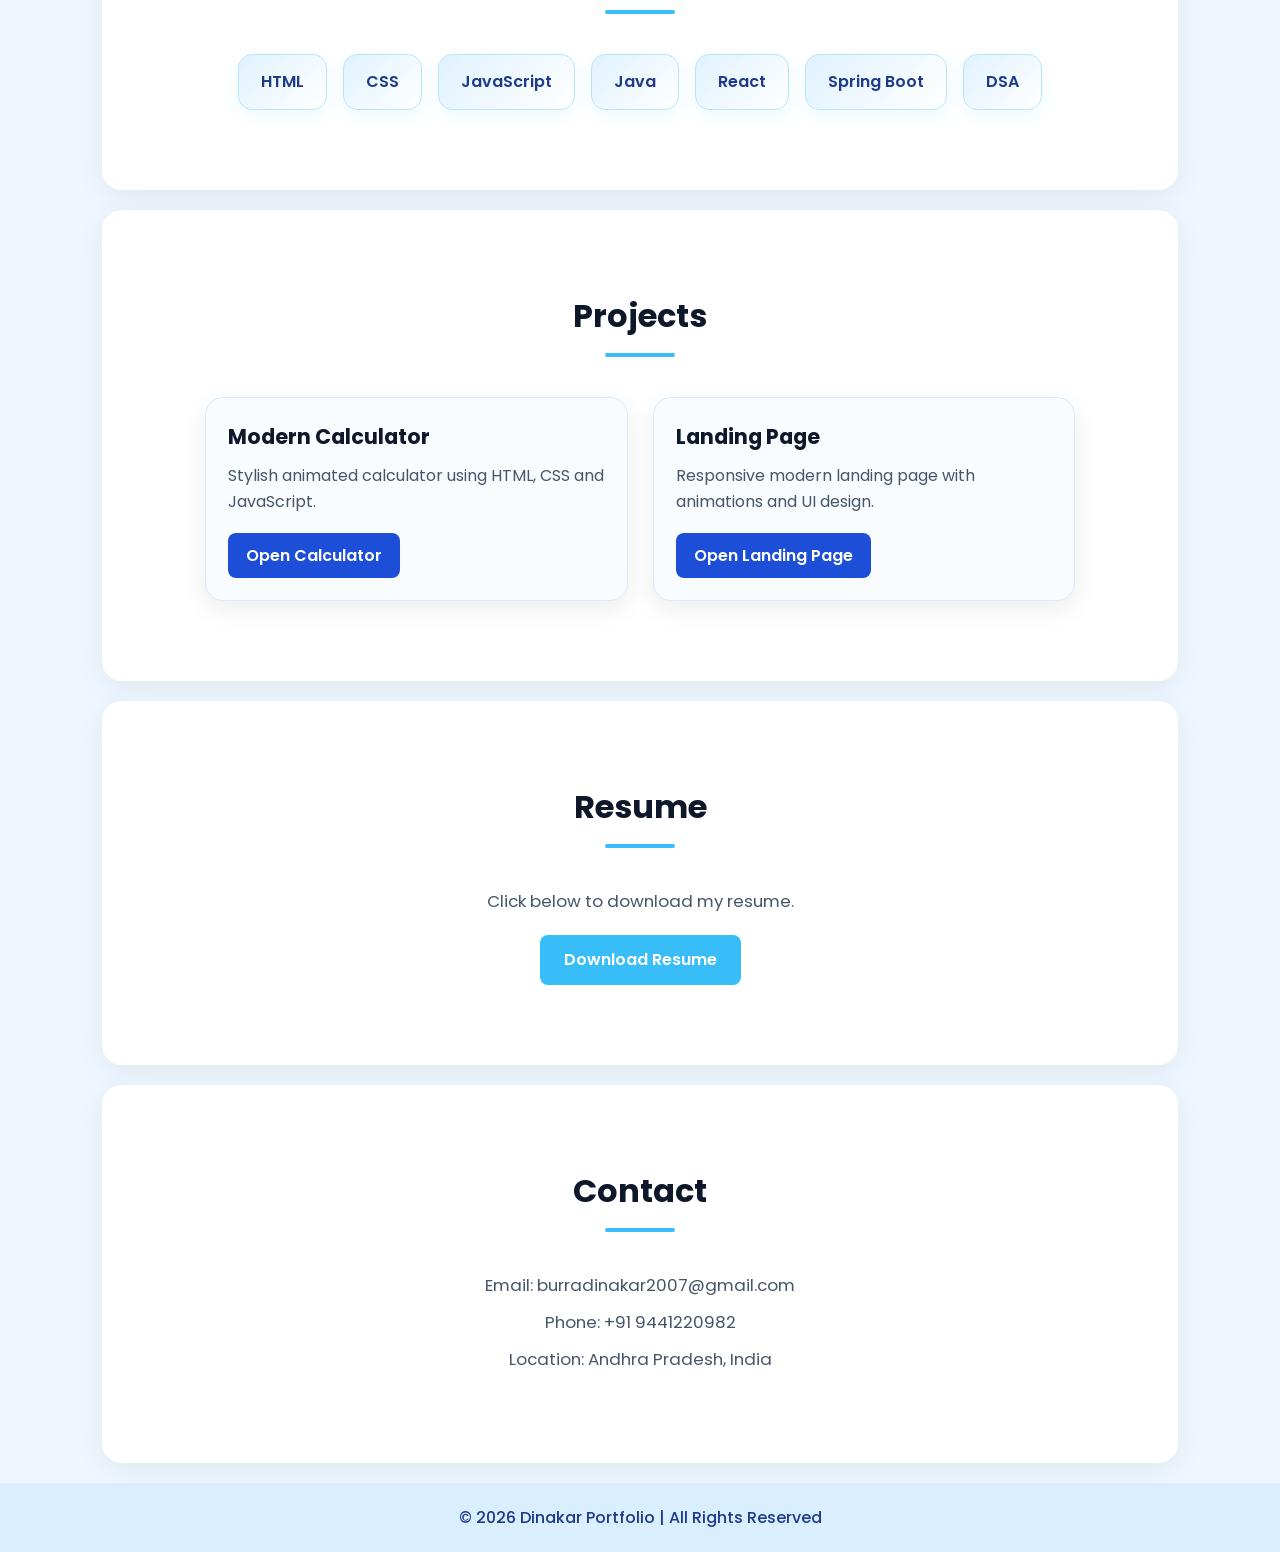
==== commit 6cc3e66c: "Added Portfolio Project" ====
--- a/index.html
+++ b/index.html
@@ -1,42 +1,222 @@
 <!DOCTYPE html>
 <html lang="en">
 <head>
-  <meta charset="UTF-8" />
-  <meta name="viewport" content="width=device-width, initial-scale=1.0" />
-  <title>Simple Calculator</title>
-  <link rel="stylesheet" href="style.css" />
+    <meta charset="UTF-8">
+    <meta name="viewport" content="width=device-width, initial-scale=1.0">
+    <title>Dinakar Portfolio</title>
+
+    <link rel="stylesheet" href="style.css">
+
+    <link href="https://fonts.googleapis.com/css2?family=Poppins:wght@300;400;500;600;700&display=swap" rel="stylesheet">
 </head>
 <body>
-  <div class="calculator">
-    <input type="text" id="display" value="0" readonly />
-
-    <div class="buttons">
-      <button onclick="clearDisplay()">C</button>
-      <button onclick="backspace()">←</button>
-      <button onclick="appendOperation('%')">%</button>
-      <button onclick="appendOperation('/')">/</button>
-
-      <button onclick="appendNumber('7')">7</button>
-      <button onclick="appendNumber('8')">8</button>
-      <button onclick="appendNumber('9')">9</button>
-      <button onclick="appendOperation('*')">×</button>
-
-      <button onclick="appendNumber('4')">4</button>
-      <button onclick="appendNumber('5')">5</button>
-      <button onclick="appendNumber('6')">6</button>
-      <button onclick="appendOperation('-')">−</button>
-
-      <button onclick="appendNumber('1')">1</button>
-      <button onclick="appendNumber('2')">2</button>
-      <button onclick="appendNumber('3')">3</button>
-      <button onclick="appendOperation('+')">+</button>
-
-      <button onclick="appendNumber('0')" class="wide">0</button>
-      <button onclick="appendNumber('.')">.</button>
-      <button onclick="calculate()">=</button>
-    </div>
-  </div>
-
-  <script src="script.js"></script>
+
+    <!-- HEADER -->
+    <header>
+
+        <nav>
+            <h2 class="logo">Dinakar<span>Dev</span></h2>
+
+            <ul>
+                <li><a href="#about">About</a></li>
+                <li><a href="#skills">Skills</a></li>
+                <li><a href="#projects">Projects</a></li>
+                <li><a href="#resume">Resume</a></li>
+                <li><a href="#contact">Contact</a></li>
+            </ul>
+        </nav>
+
+
+        <div class="hero">
+
+            <div class="hero-text">
+                <h1>Hello, I'm <span>Dinakar</span></h1>
+
+                <h3>Java Full Stack Developer</h3>
+
+                <p>
+                    Passionate about Java, React, Web Development,
+                    and Problem Solving.
+                </p>
+
+                <a href="#projects" class="btn">
+                    View Projects
+                </a>
+            </div>
+
+
+            <div class="hero-image">
+                <!-- ADD YOUR IMAGE -->
+                <img src="image.jpg.jpeg" alt="Profile Image">
+            </div>
+
+        </div>
+
+    </header>
+
+
+
+    <!-- ABOUT -->
+    <section id="about">
+
+        <h2 class="section-title">About Me</h2>
+
+        <div class="about-container">
+
+            <img src="image.jpg.jpeg" alt="About Image">
+
+            <div class="about-text">
+
+                <p>
+                    I am a B.Tech student interested in Java Full Stack Development,
+                    DSA, React, and building modern applications.
+                </p>
+
+                <p>
+                    I enjoy solving coding problems and creating beautiful,
+                    responsive websites with modern UI.
+                </p>
+
+            </div>
+
+        </div>
+
+    </section>
+
+
+
+    <!-- SKILLS -->
+    <section id="skills">
+
+        <h2 class="section-title">Skills</h2>
+
+        <div class="skills-container">
+
+            <div class="skill-card">HTML</div>
+            <div class="skill-card">CSS</div>
+            <div class="skill-card">JavaScript</div>
+            <div class="skill-card">Java</div>
+            <div class="skill-card">React</div>
+            <div class="skill-card">Spring Boot</div>
+            <div class="skill-card">DSA</div>
+
+        </div>
+
+    </section>
+
+
+
+    <!-- PROJECTS -->
+    <section id="projects">
+
+        <h2 class="section-title">Projects</h2>
+
+        <div class="projects-container">
+
+
+            <!-- CALCULATOR -->
+            <div class="project-card">
+
+                
+
+                <div class="project-content">
+
+                    <h3>Modern Calculator</h3>
+
+                    <p>
+                        Stylish animated calculator using HTML, CSS and JavaScript.
+                    </p>
+
+                    <!-- YOUR CALCULATOR LINK -->
+                    <a href="file:///C:/Users/BURRA%20DINAKAR/OneDrive/Desktop/CALCULATOR/index.html"
+                       target="_blank"
+                       class="project-btn">
+
+                        Open Calculator
+
+                    </a>
+
+                </div>
+
+            </div>
+
+
+
+            <!-- LANDING PAGE -->
+            <div class="project-card">
+
+
+                <div class="project-content">
+
+                    <h3>Landing Page</h3>
+
+                    <p>
+                        Responsive modern landing page with animations and UI design.
+                    </p>
+
+                    <!-- YOUR LANDING PAGE LINK -->
+                    <a href="file:///C:/Users/BURRA%20DINAKAR/OneDrive/Desktop/CODESOFT/Landing%20Page/index.html"
+                       target="_blank"
+                       class="project-btn">
+
+                        Open Landing Page
+
+                    </a>
+
+                </div>
+
+            </div>
+
+        </div>
+
+    </section>
+
+
+
+    <!-- RESUME -->
+    <section id="resume">
+
+        <h2 class="section-title">Resume</h2>
+
+        <p class="resume-text">
+            Click below to download my resume.
+        </p>
+
+        <a href="resume.pdf" download class="resume-btn">
+            Download Resume
+        </a>
+
+    </section>
+
+
+
+    <!-- CONTACT -->
+    <section id="contact">
+
+        <h2 class="section-title">Contact</h2>
+
+        <div class="contact-container">
+
+            <p>Email: burradinakar2007@gmail.com</p>
+
+            <p>Phone: +91 9441220982</p>
+
+            <p>Location: Andhra Pradesh, India</p>
+
+        </div>
+
+    </section>
+
+
+
+    <!-- FOOTER -->
+    <footer>
+
+        <p>
+            © 2026 Dinakar Portfolio | All Rights Reserved
+        </p>
+
+    </footer>
+
 </body>
 </html>
--- a/style.css
+++ b/style.css
@@ -1,82 +1,355 @@
 * {
-  margin: 0;
-  padding: 0;
-  box-sizing: border-box;
+    margin: 0;
+    padding: 0;
+    box-sizing: border-box;
+    scroll-behavior: smooth;
+    font-family: 'Poppins', sans-serif;
 }
 
 body {
-  display: flex;
-  justify-content: center;
-  align-items: center;
-  min-height: 100vh;
-  background: #f0f0f0;
-  font-family: Arial, sans-serif;
-}
-
-.calculator {
-  width: 300px;
-  background: #222;
-  border-radius: 16px;
-  overflow: hidden;
-  box-shadow: 0 10px 20px rgba(0, 0, 0, 0.3);
-}
-
-#display {
-  width: 100%;
-  height: 80px;
-  padding: 0 20px;
-  text-align: right;
-  font-size: 28px;
-  border: none;
-  outline: none;
-  background: #000;
-  color: #fff;
-  box-sizing: border-box;
-}
-
-.buttons {
-  display: grid;
-  grid-template-columns: repeat(4, 1fr);
-  gap: 8px;
-  padding: 16px;
-}
-
-button {
-  height: 60px;
-  border: none;
-  border-radius: 12px;
-  font-size: 20px;
-  font-weight: bold;
-  cursor: pointer;
-  background: #333;
-  color: #fff;
-  transition: background 0.2s;
-}
-
-button:hover {
-  background: #555;
-}
-
-button:active {
-  background: #444;
-}
-
-.wide {
-  grid-column: span 2;
-}
-
-/* Operator color */
-button:nth-child(4n + 3),
-button:nth-child(4n + 4) {
-  background: #ff9500;
-}
-
-button:nth-child(4n + 3):hover,
-button:nth-child(4n + 4):hover {
-  background: #ffb040;
-}
-
-button:nth-child(4n + 3):active,
-button:nth-child(4n + 4):active {
-  background: #d07500;
+    background: #eef7ff;
+    color: #1f2a37;
+    line-height: 1.6;
+}
+
+a {
+    text-decoration: none;
+}
+
+img {
+    max-width: 100%;
+    display: block;
+}
+
+/* HEADER */
+header {
+    min-height: 100vh;
+    background: linear-gradient(135deg, #d9efff 0%, #f8fcff 100%);
+    padding: 20px 8%;
+}
+
+nav {
+    display: flex;
+    justify-content: space-between;
+    align-items: center;
+    padding: 10px 0;
+}
+
+.logo {
+    font-size: 28px;
+    font-weight: 700;
+    color: #1e3a8a;
+}
+
+.logo span {
+    color: #38bdf8;
+}
+
+nav ul {
+    list-style: none;
+    display: flex;
+    gap: 28px;
+}
+
+nav ul li a {
+    color: #1f2a37;
+    font-weight: 500;
+    transition: 0.3s;
+}
+
+nav ul li a:hover {
+    color: #38bdf8;
+}
+
+/* HERO */
+.hero {
+    display: flex;
+    justify-content: space-between;
+    align-items: center;
+    gap: 40px;
+    padding: 80px 0;
+    flex-wrap: wrap;
+}
+
+.hero-text {
+    flex: 1;
+    min-width: 300px;
+}
+
+.hero-text h1 {
+    font-size: 3rem;
+    margin-bottom: 15px;
+    color: #0f172a;
+}
+
+.hero-text h1 span {
+    color: #38bdf8;
+}
+
+.hero-text h3 {
+    font-size: 1.5rem;
+    color: #1d4ed8;
+    margin-bottom: 15px;
+}
+
+.hero-text p {
+    max-width: 550px;
+    font-size: 1.05rem;
+    color: #475569;
+    margin-bottom: 25px;
+}
+
+.btn {
+    display: inline-block;
+    background: #38bdf8;
+    color: white;
+    padding: 12px 24px;
+    border-radius: 8px;
+    font-weight: 600;
+    transition: 0.3s;
+    box-shadow: 0 8px 20px rgba(56, 189, 248, 0.25);
+}
+
+.btn:hover {
+    background: #1d4ed8;
+    transform: translateY(-2px);
+}
+
+.hero-image {
+    flex: 1;
+    min-width: 280px;
+    display: flex;
+    justify-content: center;
+}
+
+.hero-image img {
+    width: 320px;
+    height: 320px;
+    object-fit: cover;
+    border-radius: 50%;
+    border: 8px solid white;
+    box-shadow: 0 12px 35px rgba(56, 189, 248, 0.25);
+}
+
+/* SECTIONS */
+section {
+    padding: 80px 8%;
+    background: white;
+    margin: 20px 8%;
+    border-radius: 20px;
+    box-shadow: 0 8px 30px rgba(15, 23, 42, 0.06);
+}
+
+.section-title {
+    font-size: 2rem;
+    text-align: center;
+    margin-bottom: 40px;
+    color: #0f172a;
+    position: relative;
+}
+
+.section-title::after {
+    content: "";
+    width: 70px;
+    height: 4px;
+    background: #38bdf8;
+    display: block;
+    margin: 12px auto 0;
+    border-radius: 2px;
+}
+
+/* ABOUT */
+.about-container {
+    display: flex;
+    align-items: center;
+    gap: 40px;
+    flex-wrap: wrap;
+}
+
+.about-container img {
+    width: 260px;
+    height: 260px;
+    object-fit: cover;
+    border-radius: 18px;
+    border: 4px solid #d9efff;
+    box-shadow: 0 10px 25px rgba(56, 189, 248, 0.15);
+}
+
+.about-text {
+    flex: 1;
+    min-width: 280px;
+}
+
+.about-text p {
+    font-size: 1.05rem;
+    color: #475569;
+    margin-bottom: 15px;
+}
+
+/* SKILLS */
+.skills-container {
+    display: flex;
+    flex-wrap: wrap;
+    gap: 16px;
+    justify-content: center;
+}
+
+.skill-card {
+    background: linear-gradient(135deg, #e0f2fe, #ffffff);
+    color: #1e3a8a;
+    padding: 14px 22px;
+    border-radius: 14px;
+    border: 1px solid #bae6fd;
+    font-weight: 600;
+    box-shadow: 0 6px 18px rgba(56, 189, 248, 0.08);
+    transition: 0.3s;
+}
+
+.skill-card:hover {
+    transform: translateY(-4px);
+    background: #38bdf8;
+    color: white;
+}
+
+/* PROJECTS */
+.projects-container {
+    display: grid;
+    grid-template-columns: repeat(auto-fit, minmax(280px, 1fr));
+    gap: 25px;
+}
+
+.project-card {
+    background: #f8fcff;
+    border: 1px solid #dbeafe;
+    border-radius: 18px;
+    overflow: hidden;
+    box-shadow: 0 8px 24px rgba(15, 23, 42, 0.08);
+    transition: 0.3s;
+}
+
+.project-card:hover {
+    transform: translateY(-6px);
+    box-shadow: 0 14px 30px rgba(56, 189, 248, 0.15);
+}
+
+.project-content {
+    padding: 22px;
+}
+
+.project-content h3 {
+    font-size: 1.3rem;
+    color: #0f172a;
+    margin-bottom: 10px;
+}
+
+.project-content p {
+    color: #475569;
+    margin-bottom: 18px;
+}
+
+.project-btn {
+    display: inline-block;
+    background: #1d4ed8;
+    color: white;
+    padding: 10px 18px;
+    border-radius: 8px;
+    font-weight: 600;
+    transition: 0.3s;
+}
+
+.project-btn:hover {
+    background: #38bdf8;
+    color: white;
+}
+
+/* RESUME */
+.resume-text {
+    text-align: center;
+    color: #475569;
+    margin-bottom: 20px;
+    font-size: 1.05rem;
+}
+
+.resume-btn {
+    display: inline-block;
+    background: #38bdf8;
+    color: white;
+    padding: 12px 24px;
+    border-radius: 8px;
+    font-weight: 600;
+    transition: 0.3s;
+    text-align: center;
+}
+
+.resume-btn:hover {
+    background: #1d4ed8;
+    transform: translateY(-2px);
+}
+
+#resume {
+    text-align: center;
+}
+
+/* CONTACT */
+.contact-container {
+    text-align: center;
+    color: #475569;
+    font-size: 1.05rem;
+}
+
+.contact-container p {
+    margin-bottom: 10px;
+}
+
+/* FOOTER */
+footer {
+    text-align: center;
+    padding: 22px 8%;
+    background: #d9efff;
+    color: #1e3a8a;
+    margin-top: 20px;
+    font-weight: 500;
+}
+
+/* RESPONSIVE */
+@media (max-width: 768px) {
+    nav {
+        flex-direction: column;
+        gap: 15px;
+    }
+
+    nav ul {
+        flex-wrap: wrap;
+        justify-content: center;
+        gap: 15px;
+    }
+
+    .hero {
+        flex-direction: column-reverse;
+        text-align: center;
+        padding: 50px 0;
+    }
+
+    .hero-text h1 {
+        font-size: 2.3rem;
+    }
+
+    .hero-text h3 {
+        font-size: 1.2rem;
+    }
+
+    .hero-image img {
+        width: 260px;
+        height: 260px;
+    }
+
+    section {
+        margin: 15px 4%;
+        padding: 60px 5%;
+    }
+
+    .about-container {
+        flex-direction: column;
+        text-align: center;
+    }
 }
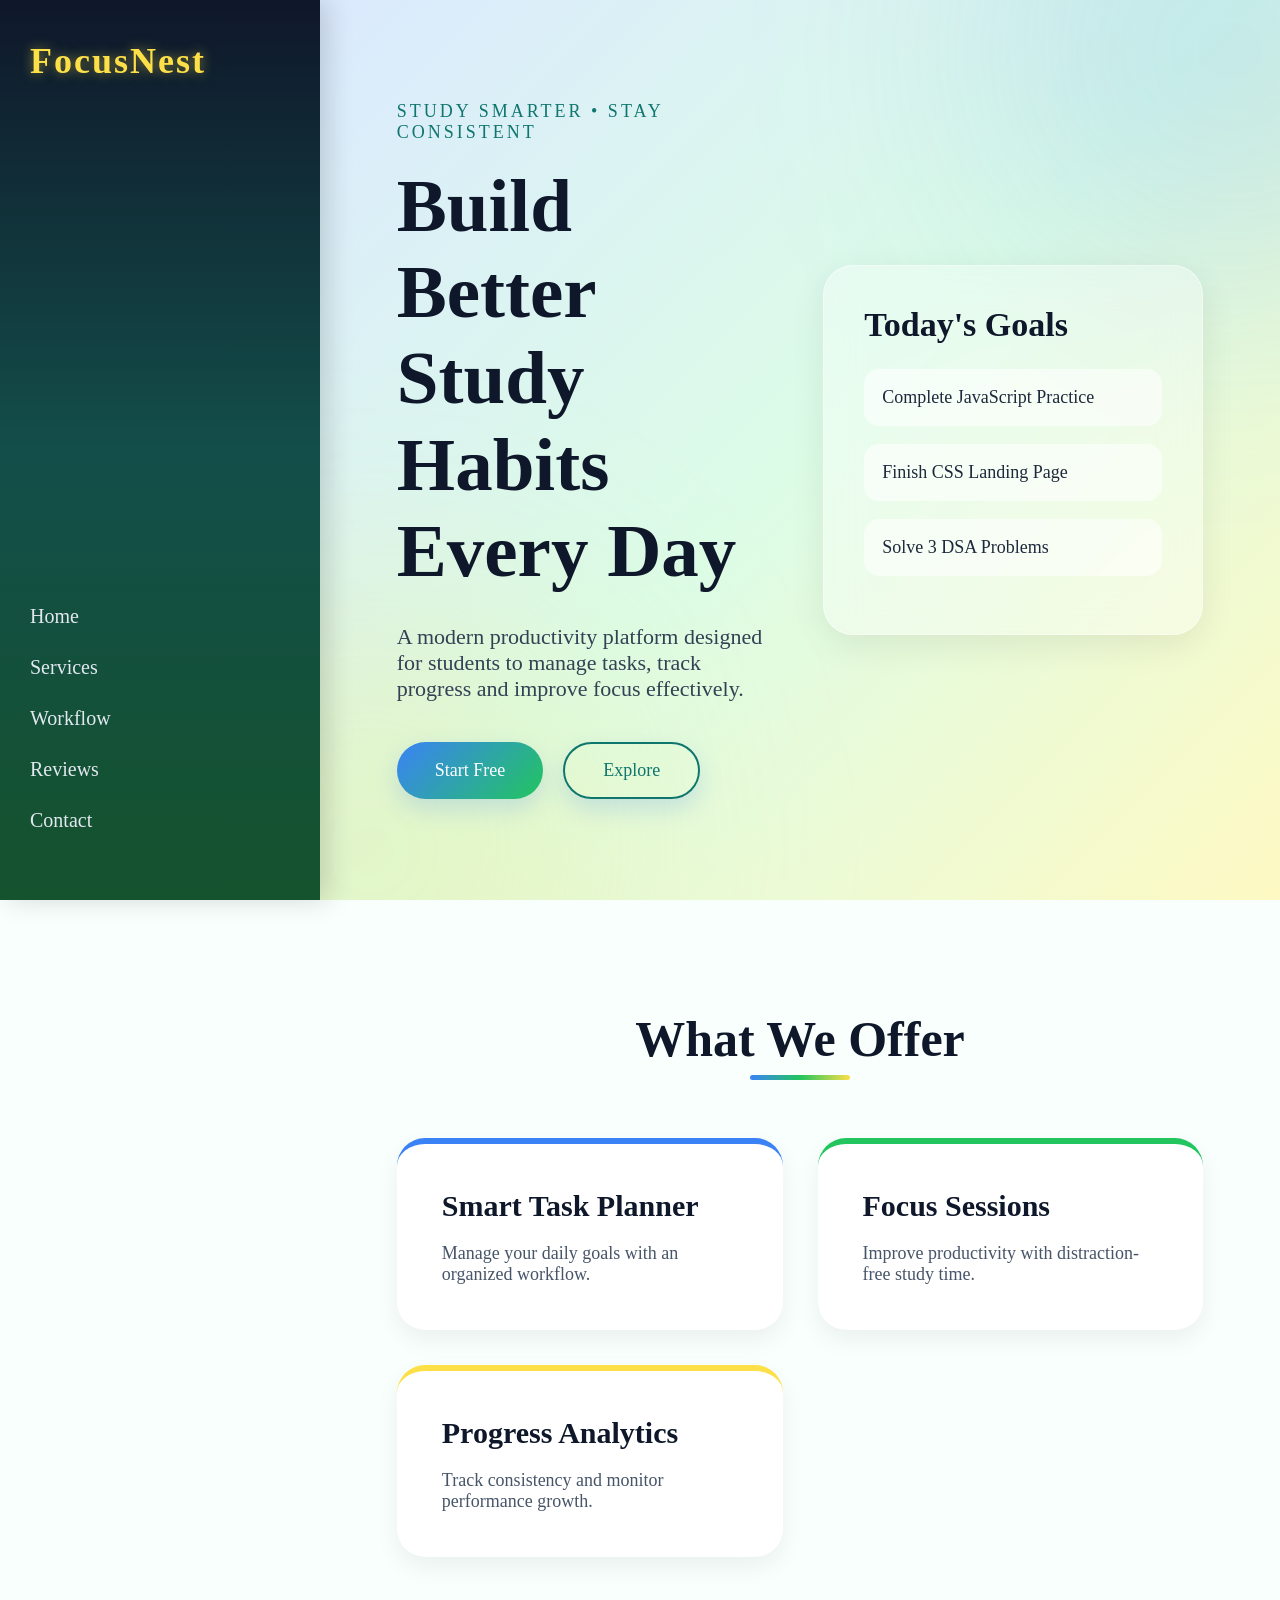
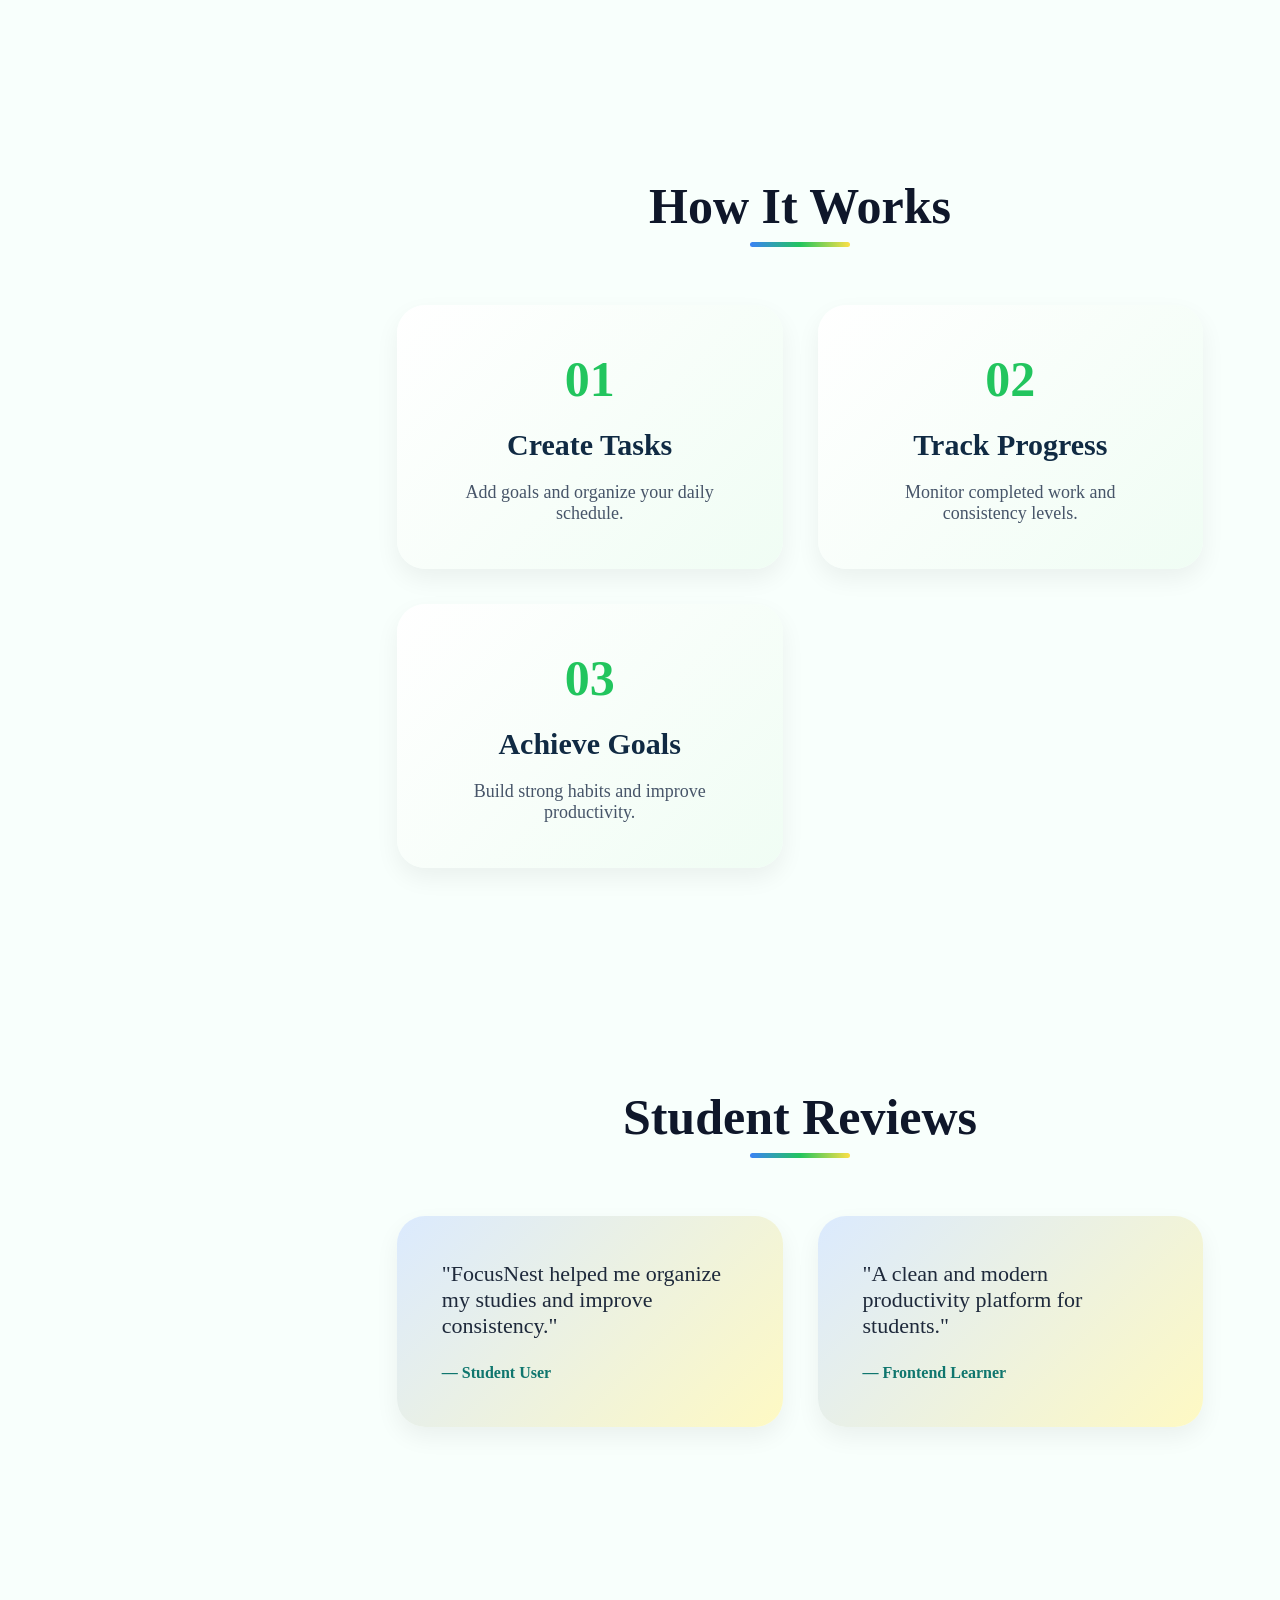
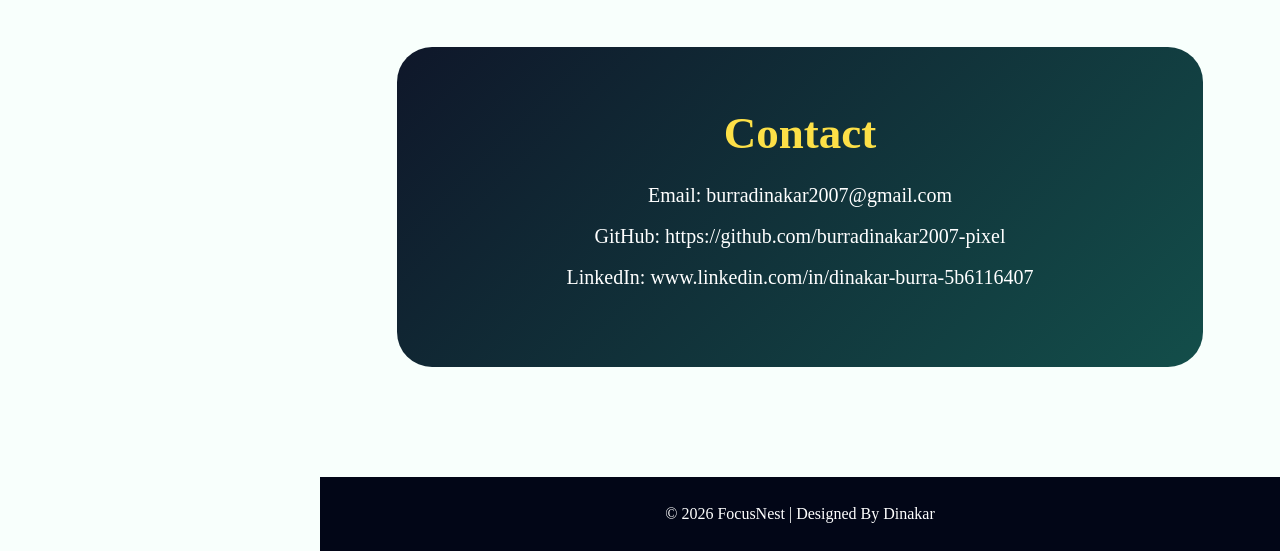
==== commit 92e9cc42: "Added Landing page Project" ====
--- a/index.html
+++ b/index.html
@@ -1,222 +1,371 @@
 <!DOCTYPE html>
 <html lang="en">
+
 <head>
+
+
     <meta charset="UTF-8">
-    <meta name="viewport" content="width=device-width, initial-scale=1.0">
-    <title>Dinakar Portfolio</title>
-
+
+    <meta name="viewport"
+    content="width=device-width, initial-scale=1.0">
+
+   
+    <title>FocusNest Landing Page</title>
+
+   
     <link rel="stylesheet" href="style.css">
 
-    <link href="https://fonts.googleapis.com/css2?family=Poppins:wght@300;400;500;600;700&display=swap" rel="stylesheet">
 </head>
+
 <body>
 
-    <!-- HEADER -->
-    <header>
-
+  
+
+    <aside class="sidebar">
+
+        <!-- Logo -->
+
+        <h1 class="logo">
+            FocusNest
+        </h1>
+
+    
         <nav>
-            <h2 class="logo">Dinakar<span>Dev</span></h2>
 
             <ul>
-                <li><a href="#about">About</a></li>
-                <li><a href="#skills">Skills</a></li>
-                <li><a href="#projects">Projects</a></li>
-                <li><a href="#resume">Resume</a></li>
-                <li><a href="#contact">Contact</a></li>
+
+                <li>
+                    <a href="#home">
+                        Home
+                    </a>
+                </li>
+
+                <li>
+                    <a href="#services">
+                        Services
+                    </a>
+                </li>
+
+                <li>
+                    <a href="#workflow">
+                        Workflow
+                    </a>
+                </li>
+
+                <li>
+                    <a href="#reviews">
+                        Reviews
+                    </a>
+                </li>
+
+                <li>
+                    <a href="#contact">
+                        Contact
+                    </a>
+                </li>
+
             </ul>
+
         </nav>
 
-
-        <div class="hero">
-
-            <div class="hero-text">
-                <h1>Hello, I'm <span>Dinakar</span></h1>
-
-                <h3>Java Full Stack Developer</h3>
+    </aside>
+
+    
+
+    <main>
+
+    
+
+        <section class="hero" id="home">
+
+            <!-- Left Content -->
+
+            <div class="hero-left">
+
+                <p class="tagline">
+                    STUDY SMARTER • STAY CONSISTENT
+                </p>
+
+                <h2>
+                    Build Better
+                    Study Habits
+                    Every Day
+                </h2>
+
+                <p class="hero-description">
+
+                    A modern productivity platform
+                    designed for students to manage
+                    tasks, track progress and improve
+                    focus effectively.
+
+                </p>
+
+                <!-- Buttons -->
+
+                <div class="hero-buttons">
+
+                    <button>
+                        Start Free
+                    </button>
+
+                    <button class="outline-btn">
+                        Explore
+                    </button>
+
+                </div>
+
+            </div>
+
+           
+            <div class="hero-right">
+
+                <div class="glass-card">
+
+                    <h3>
+                        Today's Goals
+                    </h3>
+
+                    <ul>
+
+                        <li>
+                            Complete JavaScript Practice
+                        </li>
+
+                        <li>
+                            Finish CSS Landing Page
+                        </li>
+
+                        <li>
+                            Solve 3 DSA Problems
+                        </li>
+
+                    </ul>
+
+                </div>
+
+            </div>
+
+        </section>
+
+        
+        <section id="services">
+
+            <div class="section-heading">
+
+                <h2>
+                    What We Offer
+                </h2>
+
+            </div>
+
+           
+
+            <div class="service-container">
+
+                <div class="service-card">
+
+                    <h3>
+                        Smart Task Planner
+                    </h3>
+
+                    <p>
+                        Manage your daily goals
+                        with an organized workflow.
+                    </p>
+
+                </div>
+
+                <div class="service-card">
+
+                    <h3>
+                        Focus Sessions
+                    </h3>
+
+                    <p>
+                        Improve productivity with
+                        distraction-free study time.
+                    </p>
+
+                </div>
+
+                <div class="service-card">
+
+                    <h3>
+                        Progress Analytics
+                    </h3>
+
+                    <p>
+                        Track consistency and
+                        monitor performance growth.
+                    </p>
+
+                </div>
+
+            </div>
+
+        </section>
+
+
+        <section id="workflow">
+
+            <div class="section-heading">
+
+                <h2>
+                    How It Works
+                </h2>
+
+            </div>
+
+         
+
+            <div class="timeline">
+
+                <div class="timeline-box">
+
+                    <span>
+                        01
+                    </span>
+
+                    <h3>
+                        Create Tasks
+                    </h3>
+
+                    <p>
+                        Add goals and organize
+                        your daily schedule.
+                    </p>
+
+                </div>
+
+                <div class="timeline-box">
+
+                    <span>
+                        02
+                    </span>
+
+                    <h3>
+                        Track Progress
+                    </h3>
+
+                    <p>
+                        Monitor completed work
+                        and consistency levels.
+                    </p>
+
+                </div>
+
+                <div class="timeline-box">
+
+                    <span>
+                        03
+                    </span>
+
+                    <h3>
+                        Achieve Goals
+                    </h3>
+
+                    <p>
+                        Build strong habits and
+                        improve productivity.
+                    </p>
+
+                </div>
+
+            </div>
+
+        </section>
+
+
+        <section id="reviews">
+
+            <div class="section-heading">
+
+                <h2>
+                    Student Reviews
+                </h2>
+
+            </div>
+
+            <div class="review-container">
+
+                <div class="review-card">
+
+                    <p>
+
+                        "FocusNest helped me
+                        organize my studies and
+                        improve consistency."
+
+                    </p>
+
+                    <h4>
+                        — Student User
+                    </h4>
+
+                </div>
+
+                <div class="review-card">
+
+                    <p>
+
+                        "A clean and modern
+                        productivity platform
+                        for students."
+
+                    </p>
+
+                    <h4>
+                        — Frontend Learner
+                    </h4>
+
+                </div>
+
+            </div>
+
+        </section>
+
+       
+        <section id="contact">
+
+            <div class="contact-box">
+
+                <h2>
+                    Contact
+                </h2>
 
                 <p>
-                    Passionate about Java, React, Web Development,
-                    and Problem Solving.
-                </p>
-
-                <a href="#projects" class="btn">
-                    View Projects
-                </a>
-            </div>
-
-
-            <div class="hero-image">
-                <!-- ADD YOUR IMAGE -->
-                <img src="image.jpg.jpeg" alt="Profile Image">
-            </div>
-
-        </div>
-
-    </header>
-
-
-
-    <!-- ABOUT -->
-    <section id="about">
-
-        <h2 class="section-title">About Me</h2>
-
-        <div class="about-container">
-
-            <img src="image.jpg.jpeg" alt="About Image">
-
-            <div class="about-text">
+                    Email:
+                    burradinakar2007@gmail.com
+                </p>
 
                 <p>
-                    I am a B.Tech student interested in Java Full Stack Development,
-                    DSA, React, and building modern applications.
+                    GitHub:
+                    https://github.com/burradinakar2007-pixel
+                    
                 </p>
 
                 <p>
-                    I enjoy solving coding problems and creating beautiful,
-                    responsive websites with modern UI.
-                </p>
-
-            </div>
-
-        </div>
-
-    </section>
-
-
-
-    <!-- SKILLS -->
-    <section id="skills">
-
-        <h2 class="section-title">Skills</h2>
-
-        <div class="skills-container">
-
-            <div class="skill-card">HTML</div>
-            <div class="skill-card">CSS</div>
-            <div class="skill-card">JavaScript</div>
-            <div class="skill-card">Java</div>
-            <div class="skill-card">React</div>
-            <div class="skill-card">Spring Boot</div>
-            <div class="skill-card">DSA</div>
-
-        </div>
-
-    </section>
-
-
-
-    <!-- PROJECTS -->
-    <section id="projects">
-
-        <h2 class="section-title">Projects</h2>
-
-        <div class="projects-container">
-
-
-            <!-- CALCULATOR -->
-            <div class="project-card">
-
-                
-
-                <div class="project-content">
-
-                    <h3>Modern Calculator</h3>
-
-                    <p>
-                        Stylish animated calculator using HTML, CSS and JavaScript.
-                    </p>
-
-                    <!-- YOUR CALCULATOR LINK -->
-                    <a href="file:///C:/Users/BURRA%20DINAKAR/OneDrive/Desktop/CALCULATOR/index.html"
-                       target="_blank"
-                       class="project-btn">
-
-                        Open Calculator
-
-                    </a>
-
-                </div>
-
-            </div>
-
-
-
-            <!-- LANDING PAGE -->
-            <div class="project-card">
-
-
-                <div class="project-content">
-
-                    <h3>Landing Page</h3>
-
-                    <p>
-                        Responsive modern landing page with animations and UI design.
-                    </p>
-
-                    <!-- YOUR LANDING PAGE LINK -->
-                    <a href="file:///C:/Users/BURRA%20DINAKAR/OneDrive/Desktop/CODESOFT/Landing%20Page/index.html"
-                       target="_blank"
-                       class="project-btn">
-
-                        Open Landing Page
-
-                    </a>
-
-                </div>
-
-            </div>
-
-        </div>
-
-    </section>
-
-
-
-    <!-- RESUME -->
-    <section id="resume">
-
-        <h2 class="section-title">Resume</h2>
-
-        <p class="resume-text">
-            Click below to download my resume.
-        </p>
-
-        <a href="resume.pdf" download class="resume-btn">
-            Download Resume
-        </a>
-
-    </section>
-
-
-
-    <!-- CONTACT -->
-    <section id="contact">
-
-        <h2 class="section-title">Contact</h2>
-
-        <div class="contact-container">
-
-            <p>Email: burradinakar2007@gmail.com</p>
-
-            <p>Phone: +91 9441220982</p>
-
-            <p>Location: Andhra Pradesh, India</p>
-
-        </div>
-
-    </section>
-
-
-
-    <!-- FOOTER -->
-    <footer>
-
-        <p>
-            © 2026 Dinakar Portfolio | All Rights Reserved
-        </p>
-
-    </footer>
+                    LinkedIn:
+                    www.linkedin.com/in/dinakar-burra-5b6116407
+                </p>
+
+            </div>
+
+        </section>
+
+
+        <footer>
+
+            <p>
+                © 2026 FocusNest |
+                Designed By Dinakar
+            </p>
+
+        </footer>
+
+    </main>
 
 </body>
+
 </html>
--- a/style.css
+++ b/style.css
@@ -1,355 +1,636 @@
-* {
+
+
+*{
     margin: 0;
     padding: 0;
     box-sizing: border-box;
+
+    font-family: "Bookman Old Style", serif;
+
     scroll-behavior: smooth;
-    font-family: 'Poppins', sans-serif;
-}
-
-body {
-    background: #eef7ff;
-    color: #1f2a37;
-    line-height: 1.6;
-}
-
-a {
+}
+
+body{
+    background: #f8fffc;
+
+    color: #102a43;
+
+    overflow-x: hidden;
+}
+
+
+
+.sidebar{
+    position: fixed;
+
+    top: 0;
+
+    left: 0;
+
+    width: 320px;
+
+    height: 100vh;
+
+    background:
+    linear-gradient(
+    180deg,
+    #0f172a,
+    #134e4a,
+    #14532d
+    );
+
+    padding: 40px 30px;
+
+    display: flex;
+
+    flex-direction: column;
+
+    justify-content: space-between;
+
+    z-index: 1000;
+
+    box-shadow: 8px 0 25px rgba(0,0,0,0.15);
+}
+
+.logo{
+    font-size: 36px;
+
+    color: #fde047;
+
+    letter-spacing: 2px;
+
+    text-shadow: 0 0 12px rgba(253,224,71,0.5);
+}
+
+
+.sidebar nav ul{
+    list-style: none;
+}
+
+.sidebar nav ul li{
+    margin: 28px 0;
+}
+
+.sidebar nav ul li a{
     text-decoration: none;
-}
-
-img {
-    max-width: 100%;
-    display: block;
-}
-
-/* HEADER */
-header {
+
+    color: #e2e8f0;
+
+    font-size: 20px;
+
+    transition: 0.3s;
+
+    position: relative;
+}
+
+
+
+.sidebar nav ul li a::after{
+    content: "";
+
+    position: absolute;
+
+    left: 0;
+
+    bottom: -6px;
+
+    width: 0%;
+
+    height: 3px;
+
+    border-radius: 20px;
+
+    background: #fde047;
+
+    transition: 0.3s;
+}
+
+.sidebar nav ul li a:hover::after{
+    width: 100%;
+}
+
+.sidebar nav ul li a:hover{
+    color: #fde047;
+}
+
+
+
+main{
+    margin-left: 320px;
+}
+
+
+.hero{
     min-height: 100vh;
-    background: linear-gradient(135deg, #d9efff 0%, #f8fcff 100%);
-    padding: 20px 8%;
-}
-
-nav {
+
+    padding: 100px 8%;
+
     display: flex;
+
     justify-content: space-between;
+
     align-items: center;
-    padding: 10px 0;
-}
-
-.logo {
-    font-size: 28px;
-    font-weight: 700;
-    color: #1e3a8a;
-}
-
-.logo span {
-    color: #38bdf8;
-}
-
-nav ul {
+
+    gap: 60px;
+
+    flex-wrap: wrap;
+
+    background:
+    linear-gradient(
+    135deg,
+    #dbeafe,
+    #dcfce7,
+    #fef9c3
+    );
+
+    position: relative;
+
+    overflow: hidden;
+}
+
+
+.hero::before{
+    content: "";
+
+    position: absolute;
+
+    width: 500px;
+
+    height: 500px;
+
+    background: rgba(59,130,246,0.15);
+
+    border-radius: 50%;
+
+    top: -200px;
+
+    right: -200px;
+
+    filter: blur(120px);
+}
+
+.hero::after{
+    content: "";
+
+    position: absolute;
+
+    width: 500px;
+
+    height: 500px;
+
+    background: rgba(253,224,71,0.2);
+
+    border-radius: 50%;
+
+    bottom: -200px;
+
+    left: -200px;
+
+    filter: blur(120px);
+}
+
+
+
+.hero-left{
+    flex: 1;
+
+    position: relative;
+
+    z-index: 10;
+}
+
+.tagline{
+    color: #0f766e;
+
+    font-size: 18px;
+
+    margin-bottom: 20px;
+
+    letter-spacing: 3px;
+}
+
+.hero-left h2{
+    font-size: 75px;
+
+    line-height: 1.15;
+
+    margin-bottom: 30px;
+
+    color: #0f172a;
+}
+
+.hero-description{
+    font-size: 22px;
+
+    color: #334155;
+
+    max-width: 650px;
+
+    margin-bottom: 40px;
+}
+
+
+
+.hero-buttons{
+    display: flex;
+
+    gap: 20px;
+
+    flex-wrap: wrap;
+}
+
+.hero-buttons button{
+    padding: 16px 38px;
+
+    border: none;
+
+    border-radius: 50px;
+
+    background:
+    linear-gradient(
+    135deg,
+    #3b82f6,
+    #22c55e
+    );
+
+    color: white;
+
+    font-size: 18px;
+
+    cursor: pointer;
+
+    transition: 0.4s;
+
+    box-shadow: 0 10px 25px rgba(59,130,246,0.2);
+}
+
+.hero-buttons button:hover{
+    transform: translateY(-6px);
+
+    box-shadow: 0 15px 35px rgba(34,197,94,0.3);
+}
+
+/* Outline Button */
+
+.outline-btn{
+    background: transparent !important;
+
+    border: 2px solid #0f766e !important;
+
+    color: #0f766e !important;
+}
+
+.outline-btn:hover{
+    background: #0f766e !important;
+
+    color: white !important;
+}
+
+/* ================= HERO RIGHT ================= */
+
+.hero-right{
+    flex: 1;
+
+    display: flex;
+
+    justify-content: center;
+
+    position: relative;
+
+    z-index: 10;
+}
+
+/* ================= GLASS CARD ================= */
+
+.glass-card{
+    width: 380px;
+
+    background: rgba(255,255,255,0.35);
+
+    backdrop-filter: blur(18px);
+
+    padding: 40px;
+
+    border-radius: 30px;
+
+    border: 1px solid rgba(255,255,255,0.4);
+
+    box-shadow: 0 10px 35px rgba(0,0,0,0.08);
+}
+
+.glass-card h3{
+    font-size: 34px;
+
+    color: #0f172a;
+
+    margin-bottom: 25px;
+}
+
+.glass-card ul{
     list-style: none;
-    display: flex;
-    gap: 28px;
-}
-
-nav ul li a {
-    color: #1f2a37;
-    font-weight: 500;
-    transition: 0.3s;
-}
-
-nav ul li a:hover {
-    color: #38bdf8;
-}
-
-/* HERO */
-.hero {
-    display: flex;
-    justify-content: space-between;
-    align-items: center;
-    gap: 40px;
-    padding: 80px 0;
-    flex-wrap: wrap;
-}
-
-.hero-text {
-    flex: 1;
-    min-width: 300px;
-}
-
-.hero-text h1 {
-    font-size: 3rem;
-    margin-bottom: 15px;
+}
+
+.glass-card ul li{
+    background: rgba(255,255,255,0.55);
+
+    padding: 18px;
+
+    margin: 18px 0;
+
+    border-radius: 15px;
+
+    color: #1e293b;
+
+    font-size: 18px;
+}
+
+/* ================= COMMON SECTION ================= */
+
+section{
+    padding: 110px 8%;
+}
+
+/* ================= SECTION HEADINGS ================= */
+
+.section-heading{
+    text-align: center;
+
+    margin-bottom: 70px;
+}
+
+.section-heading h2{
+    font-size: 50px;
+
     color: #0f172a;
-}
-
-.hero-text h1 span {
-    color: #38bdf8;
-}
-
-.hero-text h3 {
-    font-size: 1.5rem;
-    color: #1d4ed8;
-    margin-bottom: 15px;
-}
-
-.hero-text p {
-    max-width: 550px;
-    font-size: 1.05rem;
+
+    position: relative;
+
+    display: inline-block;
+}
+
+.section-heading h2::after{
+    content: "";
+
+    position: absolute;
+
+    left: 50%;
+
+    transform: translateX(-50%);
+
+    bottom: -12px;
+
+    width: 100px;
+
+    height: 5px;
+
+    border-radius: 20px;
+
+    background:
+    linear-gradient(
+    90deg,
+    #3b82f6,
+    #22c55e,
+    #fde047
+    );
+}
+
+/* ================= SERVICE CARDS ================= */
+
+.service-container{
+    display: grid;
+
+    grid-template-columns: repeat(auto-fit,minmax(280px,1fr));
+
+    gap: 35px;
+}
+
+.service-card{
+    background: white;
+
+    padding: 45px;
+
+    border-radius: 28px;
+
+    transition: 0.4s;
+
+    box-shadow: 0 10px 25px rgba(0,0,0,0.06);
+
+    border-top: 6px solid #3b82f6;
+}
+
+.service-card:nth-child(2){
+    border-top: 6px solid #22c55e;
+}
+
+.service-card:nth-child(3){
+    border-top: 6px solid #fde047;
+}
+
+.service-card:hover{
+    transform: translateY(-10px);
+}
+
+.service-card h3{
+    font-size: 30px;
+
+    margin-bottom: 20px;
+
+    color: #0f172a;
+}
+
+.service-card p{
     color: #475569;
+
+    font-size: 18px;
+}
+
+/* ================= TIMELINE ================= */
+
+.timeline{
+    display: grid;
+
+    grid-template-columns: repeat(auto-fit,minmax(280px,1fr));
+
+    gap: 35px;
+}
+
+.timeline-box{
+    background:
+    linear-gradient(
+    135deg,
+    #ffffff,
+    #f0fdf4
+    );
+
+    padding: 45px;
+
+    border-radius: 28px;
+
+    text-align: center;
+
+    box-shadow: 0 10px 25px rgba(0,0,0,0.06);
+}
+
+.timeline-box span{
+    font-size: 50px;
+
+    font-weight: bold;
+
+    color: #22c55e;
+}
+
+.timeline-box h3{
+    margin: 20px 0;
+
+    font-size: 30px;
+}
+
+.timeline-box p{
+    color: #475569;
+
+    font-size: 18px;
+}
+
+/* ================= REVIEW SECTION ================= */
+
+.review-container{
+    display: grid;
+
+    grid-template-columns: repeat(auto-fit,minmax(320px,1fr));
+
+    gap: 35px;
+}
+
+.review-card{
+    background:
+    linear-gradient(
+    135deg,
+    #dbeafe,
+    #fef9c3
+    );
+
+    padding: 45px;
+
+    border-radius: 28px;
+
+    box-shadow: 0 10px 25px rgba(0,0,0,0.06);
+}
+
+.review-card p{
+    font-size: 22px;
+
+    color: #1e293b;
+
     margin-bottom: 25px;
 }
 
-.btn {
-    display: inline-block;
-    background: #38bdf8;
+.review-card h4{
+    color: #0f766e;
+}
+
+/* ================= CONTACT ================= */
+
+.contact-box{
+    background:
+    linear-gradient(
+    135deg,
+    #0f172a,
+    #134e4a
+    );
+
+    padding: 60px;
+
+    border-radius: 35px;
+
+    text-align: center;
+
     color: white;
-    padding: 12px 24px;
-    border-radius: 8px;
-    font-weight: 600;
-    transition: 0.3s;
-    box-shadow: 0 8px 20px rgba(56, 189, 248, 0.25);
-}
-
-.btn:hover {
-    background: #1d4ed8;
-    transform: translateY(-2px);
-}
-
-.hero-image {
-    flex: 1;
-    min-width: 280px;
-    display: flex;
-    justify-content: center;
-}
-
-.hero-image img {
-    width: 320px;
-    height: 320px;
-    object-fit: cover;
-    border-radius: 50%;
-    border: 8px solid white;
-    box-shadow: 0 12px 35px rgba(56, 189, 248, 0.25);
-}
-
-/* SECTIONS */
-section {
-    padding: 80px 8%;
-    background: white;
-    margin: 20px 8%;
-    border-radius: 20px;
-    box-shadow: 0 8px 30px rgba(15, 23, 42, 0.06);
-}
-
-.section-title {
-    font-size: 2rem;
+}
+
+.contact-box h2{
+    font-size: 45px;
+
+    margin-bottom: 25px;
+
+    color: #fde047;
+}
+
+.contact-box p{
+    margin: 18px 0;
+
+    font-size: 20px;
+}
+
+/* ================= FOOTER ================= */
+
+footer{
+    background: #020617;
+
+    color: white;
+
     text-align: center;
-    margin-bottom: 40px;
-    color: #0f172a;
-    position: relative;
-}
-
-.section-title::after {
-    content: "";
-    width: 70px;
-    height: 4px;
-    background: #38bdf8;
-    display: block;
-    margin: 12px auto 0;
-    border-radius: 2px;
-}
-
-/* ABOUT */
-.about-container {
-    display: flex;
-    align-items: center;
-    gap: 40px;
-    flex-wrap: wrap;
-}
-
-.about-container img {
-    width: 260px;
-    height: 260px;
-    object-fit: cover;
-    border-radius: 18px;
-    border: 4px solid #d9efff;
-    box-shadow: 0 10px 25px rgba(56, 189, 248, 0.15);
-}
-
-.about-text {
-    flex: 1;
-    min-width: 280px;
-}
-
-.about-text p {
-    font-size: 1.05rem;
-    color: #475569;
-    margin-bottom: 15px;
-}
-
-/* SKILLS */
-.skills-container {
-    display: flex;
-    flex-wrap: wrap;
-    gap: 16px;
-    justify-content: center;
-}
-
-.skill-card {
-    background: linear-gradient(135deg, #e0f2fe, #ffffff);
-    color: #1e3a8a;
-    padding: 14px 22px;
-    border-radius: 14px;
-    border: 1px solid #bae6fd;
-    font-weight: 600;
-    box-shadow: 0 6px 18px rgba(56, 189, 248, 0.08);
-    transition: 0.3s;
-}
-
-.skill-card:hover {
-    transform: translateY(-4px);
-    background: #38bdf8;
-    color: white;
-}
-
-/* PROJECTS */
-.projects-container {
-    display: grid;
-    grid-template-columns: repeat(auto-fit, minmax(280px, 1fr));
-    gap: 25px;
-}
-
-.project-card {
-    background: #f8fcff;
-    border: 1px solid #dbeafe;
-    border-radius: 18px;
-    overflow: hidden;
-    box-shadow: 0 8px 24px rgba(15, 23, 42, 0.08);
-    transition: 0.3s;
-}
-
-.project-card:hover {
-    transform: translateY(-6px);
-    box-shadow: 0 14px 30px rgba(56, 189, 248, 0.15);
-}
-
-.project-content {
-    padding: 22px;
-}
-
-.project-content h3 {
-    font-size: 1.3rem;
-    color: #0f172a;
-    margin-bottom: 10px;
-}
-
-.project-content p {
-    color: #475569;
-    margin-bottom: 18px;
-}
-
-.project-btn {
-    display: inline-block;
-    background: #1d4ed8;
-    color: white;
-    padding: 10px 18px;
-    border-radius: 8px;
-    font-weight: 600;
-    transition: 0.3s;
-}
-
-.project-btn:hover {
-    background: #38bdf8;
-    color: white;
-}
-
-/* RESUME */
-.resume-text {
-    text-align: center;
-    color: #475569;
-    margin-bottom: 20px;
-    font-size: 1.05rem;
-}
-
-.resume-btn {
-    display: inline-block;
-    background: #38bdf8;
-    color: white;
-    padding: 12px 24px;
-    border-radius: 8px;
-    font-weight: 600;
-    transition: 0.3s;
-    text-align: center;
-}
-
-.resume-btn:hover {
-    background: #1d4ed8;
-    transform: translateY(-2px);
-}
-
-#resume {
-    text-align: center;
-}
-
-/* CONTACT */
-.contact-container {
-    text-align: center;
-    color: #475569;
-    font-size: 1.05rem;
-}
-
-.contact-container p {
-    margin-bottom: 10px;
-}
-
-/* FOOTER */
-footer {
-    text-align: center;
-    padding: 22px 8%;
-    background: #d9efff;
-    color: #1e3a8a;
-    margin-top: 20px;
-    font-weight: 500;
-}
-
-/* RESPONSIVE */
-@media (max-width: 768px) {
-    nav {
+
+    padding: 28px;
+
+    font-size: 16px;
+}
+
+/* ================= RESPONSIVE DESIGN ================= */
+
+@media(max-width: 1100px){
+
+    .sidebar{
+        position: relative;
+
+        width: 100%;
+
+        height: auto;
+
+        flex-direction: row;
+
+        align-items: center;
+    }
+
+    .sidebar nav ul{
+        display: flex;
+
+        gap: 25px;
+    }
+
+    main{
+        margin-left: 0;
+    }
+}
+
+@media(max-width: 768px){
+
+    .hero{
         flex-direction: column;
-        gap: 15px;
-    }
-
-    nav ul {
+
+        text-align: center;
+    }
+
+    .hero-left h2{
+        font-size: 45px;
+    }
+
+    .hero-buttons{
+        justify-content: center;
+    }
+
+    .glass-card{
+        width: 100%;
+    }
+
+    .sidebar{
+        flex-direction: column;
+
+        gap: 20px;
+    }
+
+    .sidebar nav ul{
         flex-wrap: wrap;
+
         justify-content: center;
-        gap: 15px;
-    }
-
-    .hero {
-        flex-direction: column-reverse;
-        text-align: center;
-        padding: 50px 0;
-    }
-
-    .hero-text h1 {
-        font-size: 2.3rem;
-    }
-
-    .hero-text h3 {
-        font-size: 1.2rem;
-    }
-
-    .hero-image img {
-        width: 260px;
-        height: 260px;
-    }
-
-    section {
-        margin: 15px 4%;
-        padding: 60px 5%;
-    }
-
-    .about-container {
-        flex-direction: column;
-        text-align: center;
     }
 }
